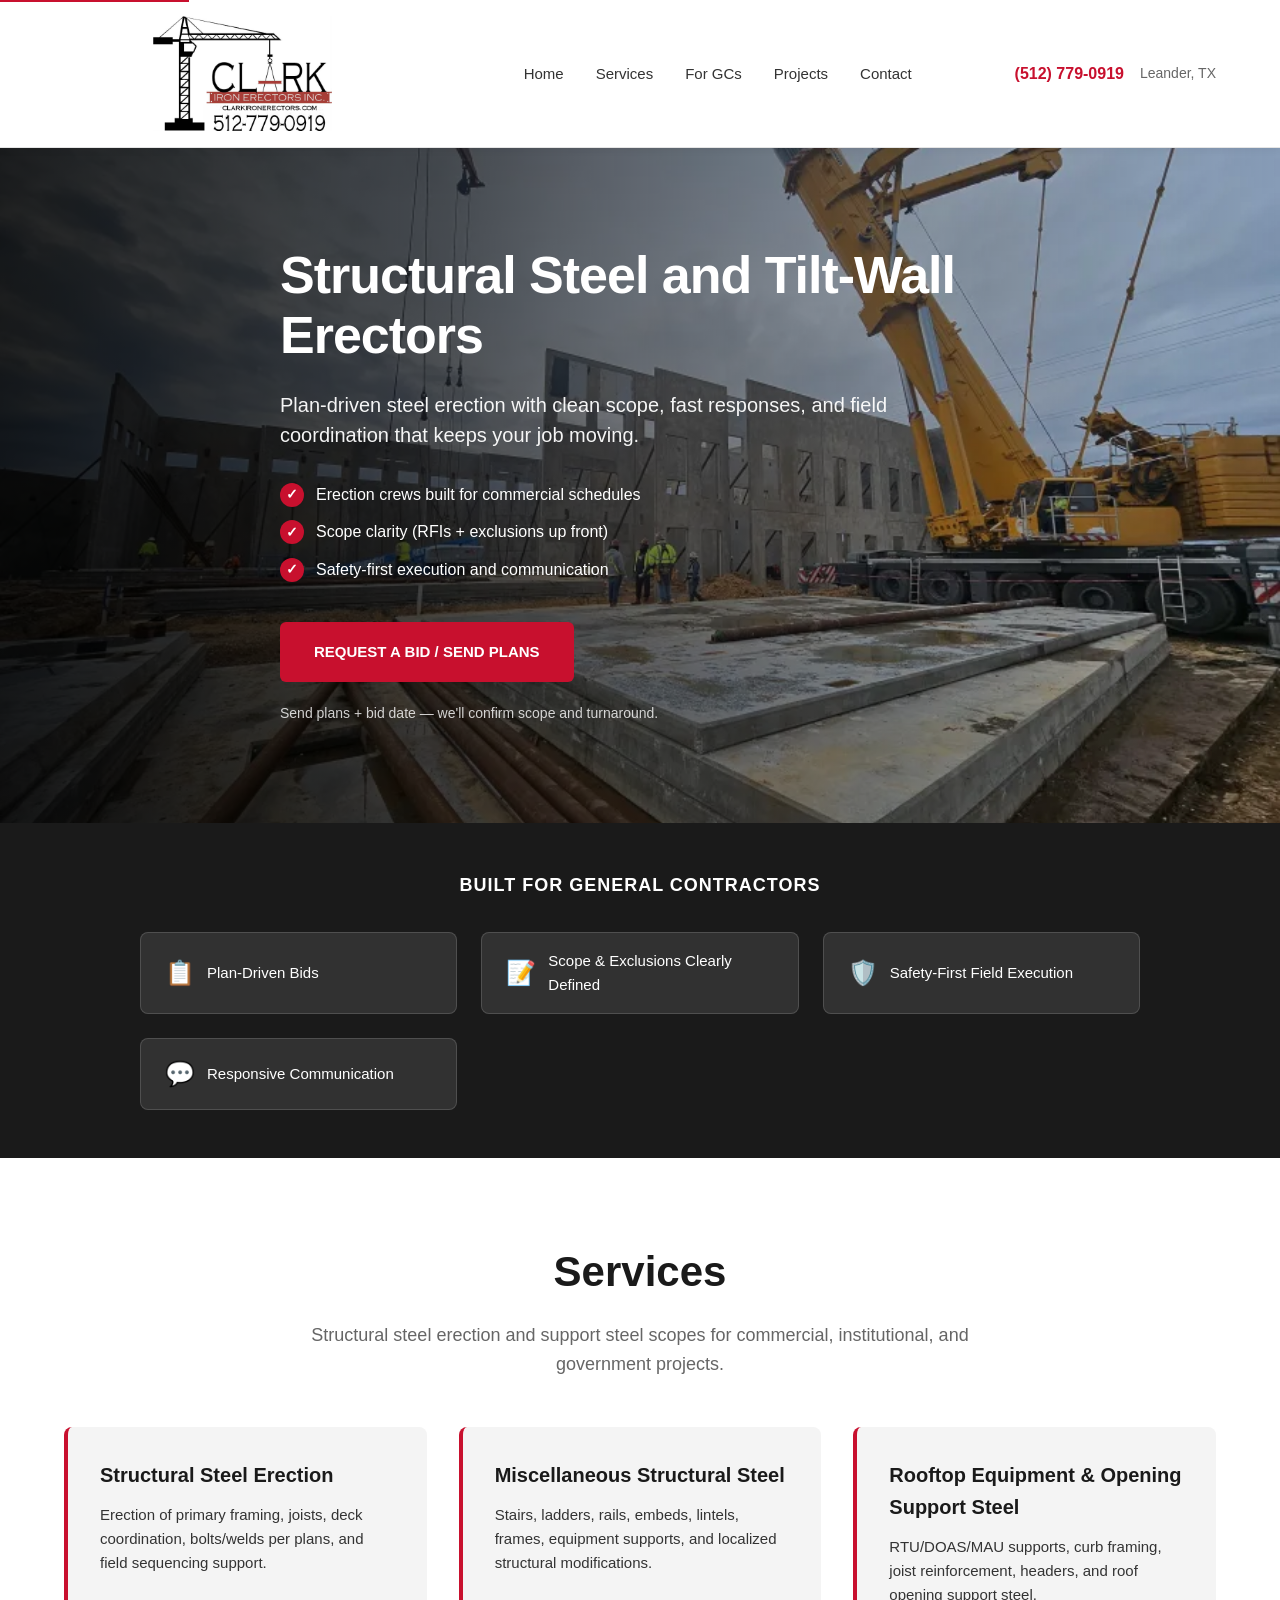
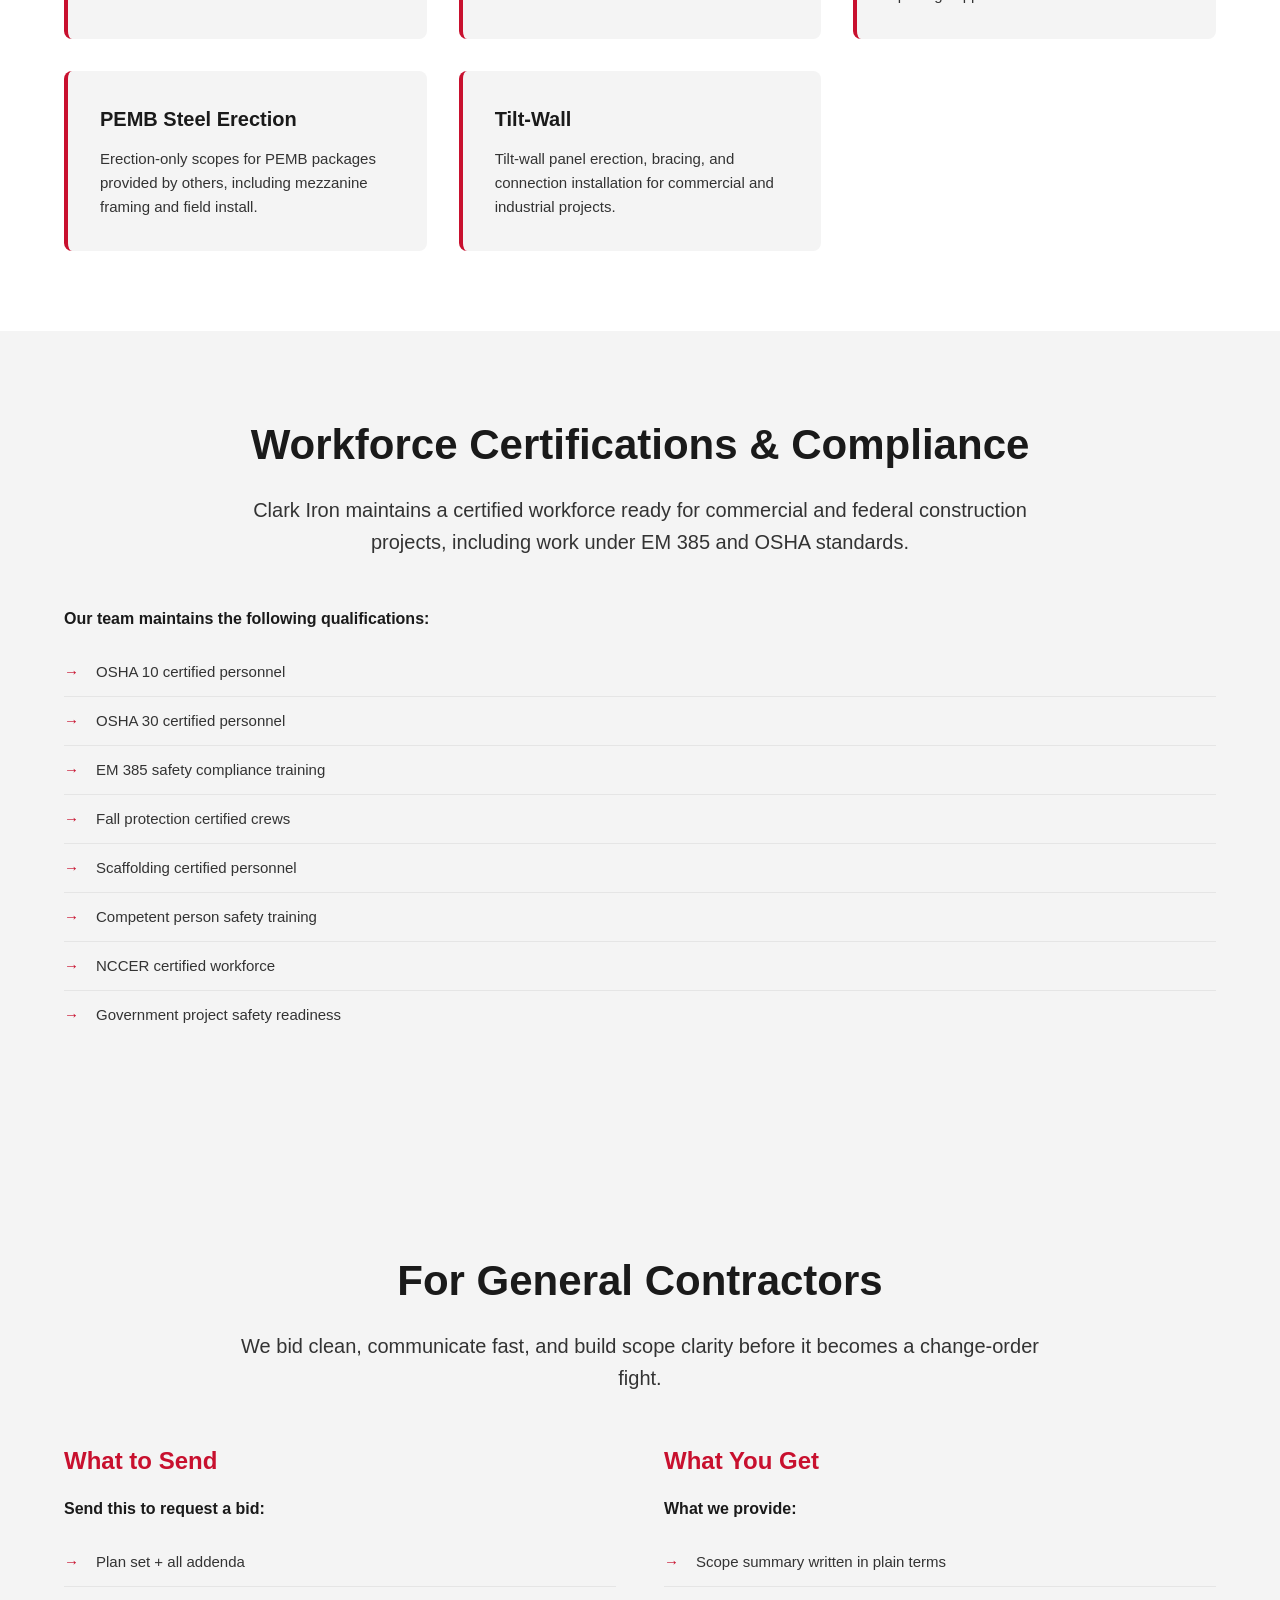
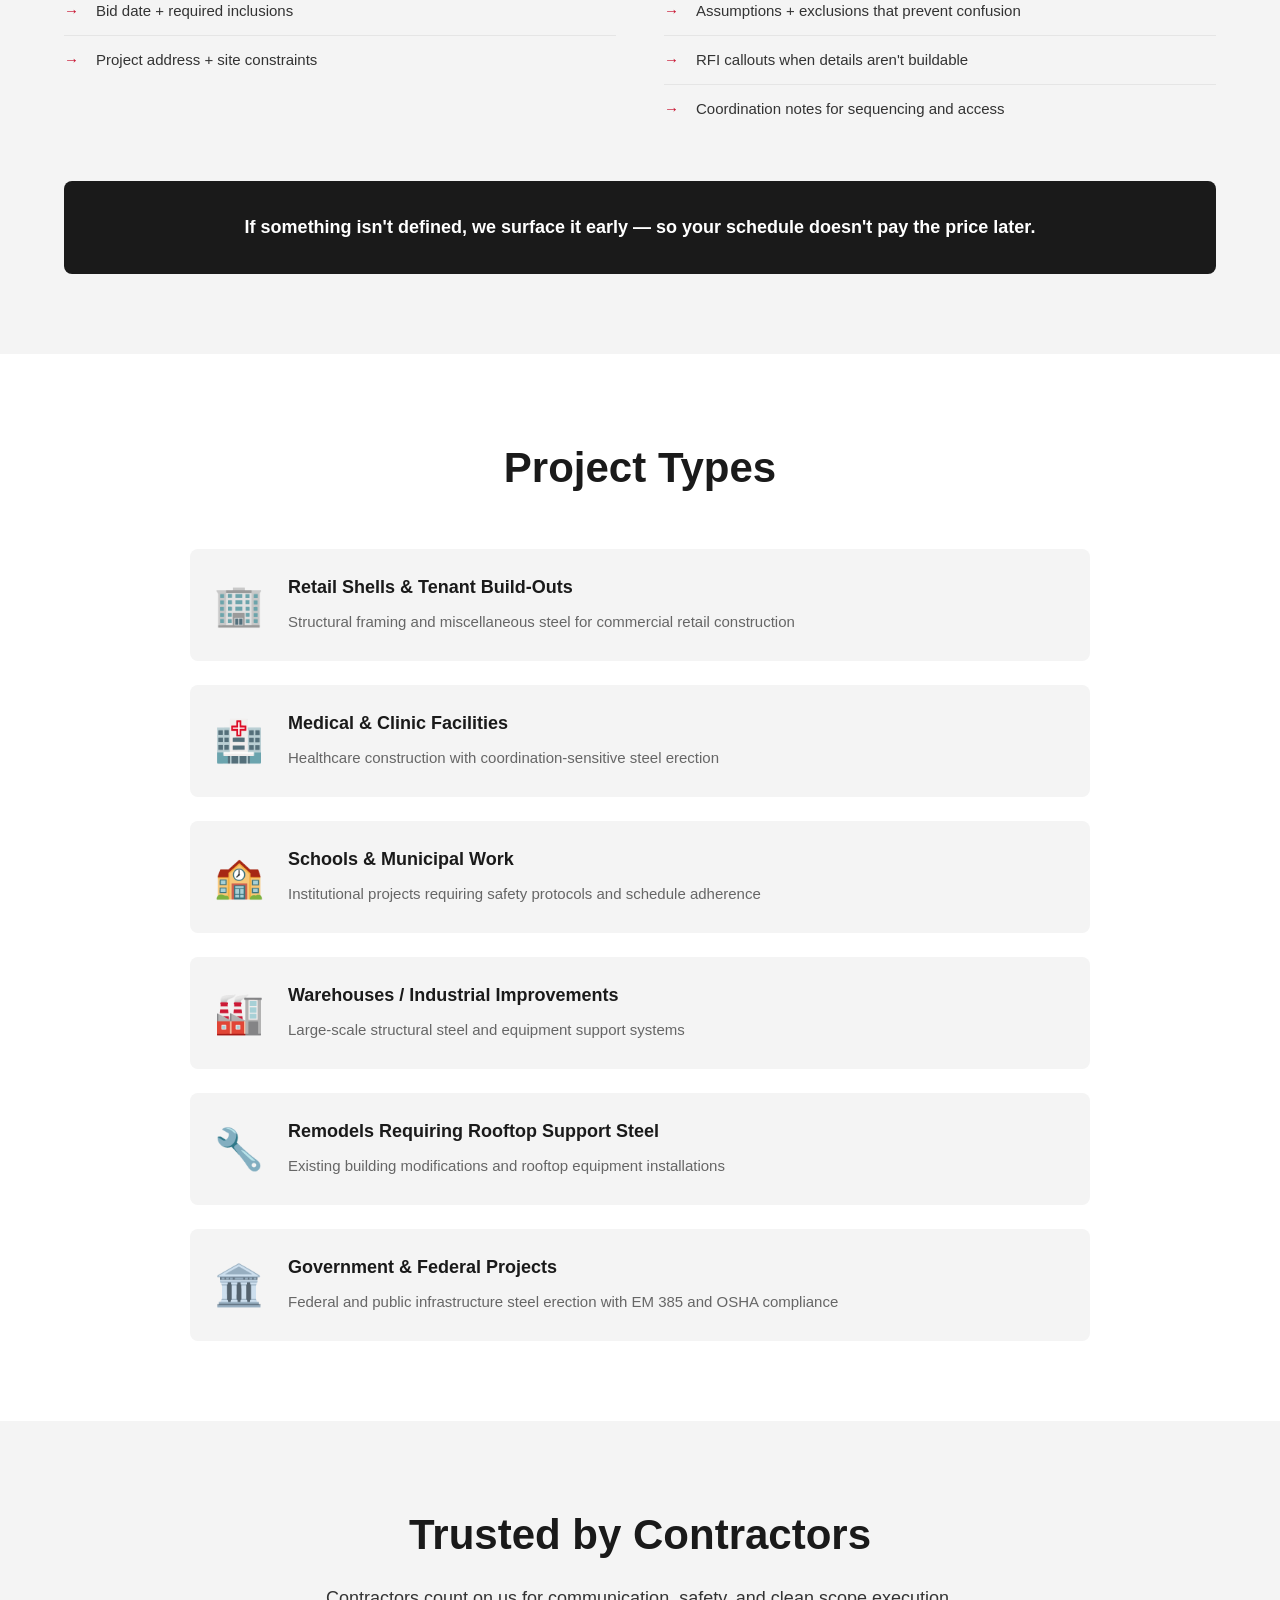
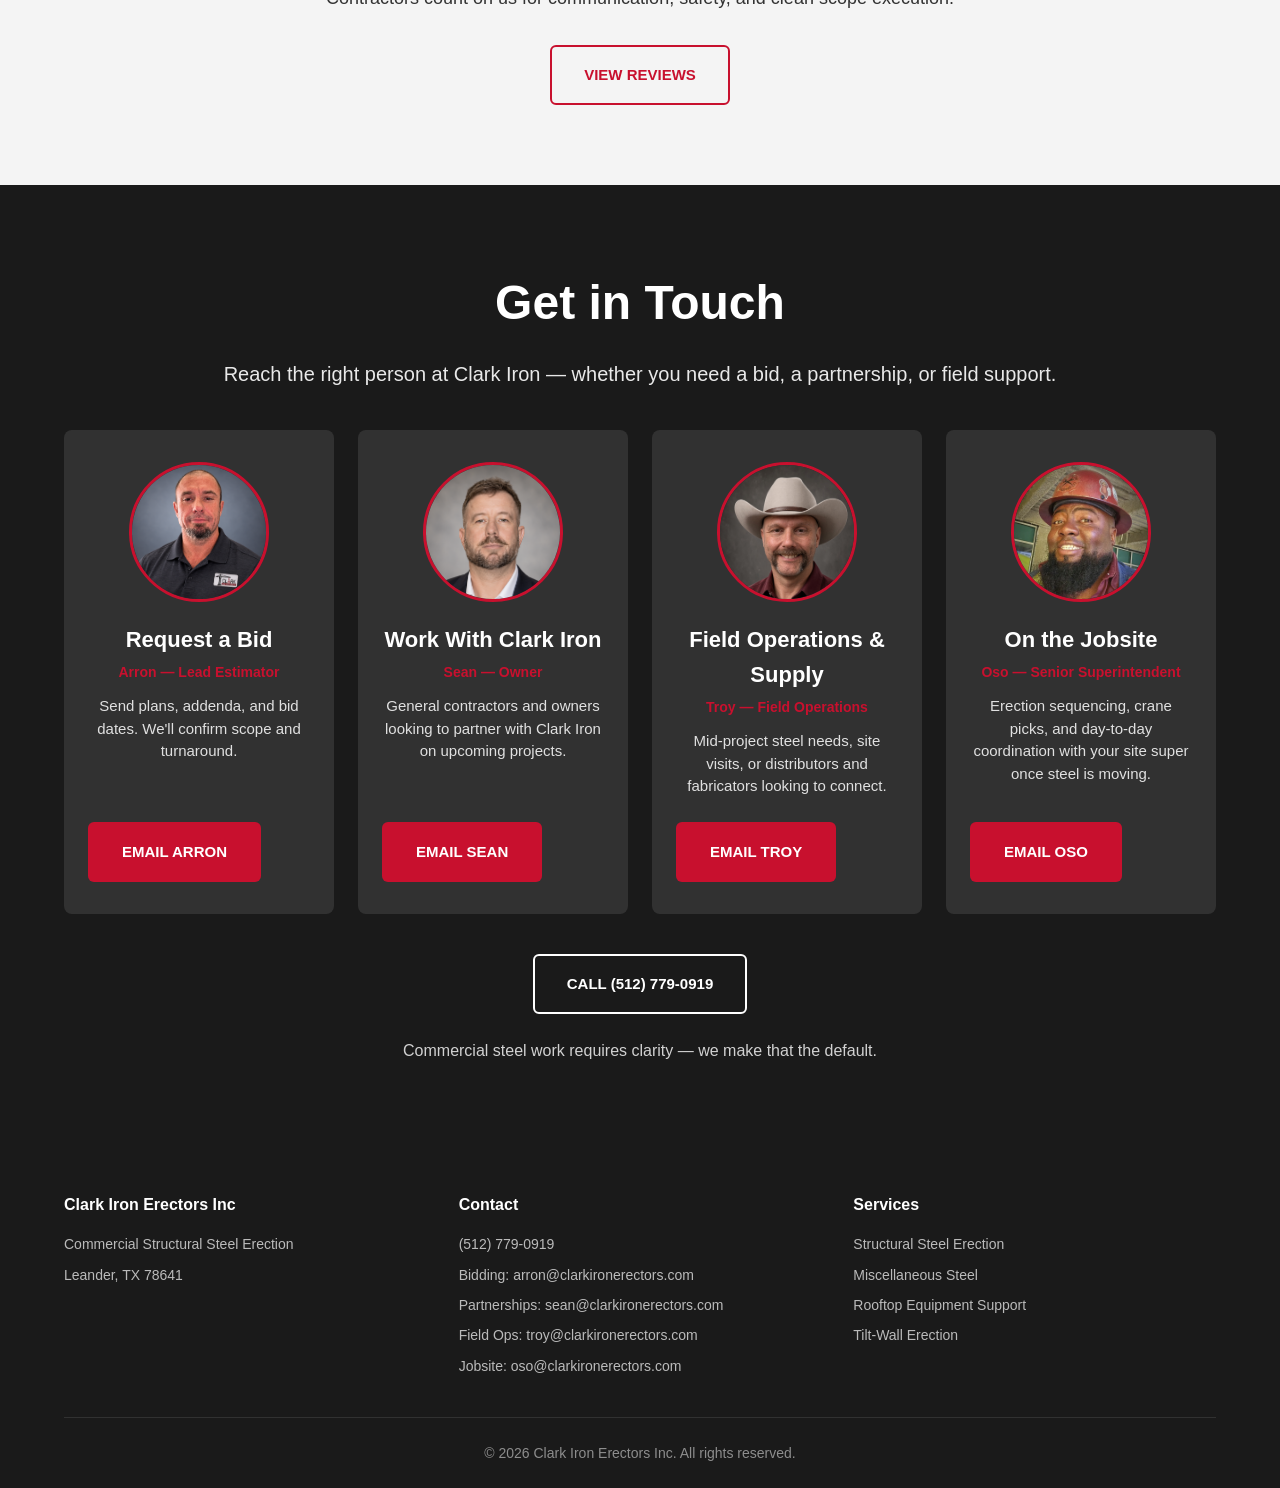
==== index.html @ 5e9057d3 "Add Oso's email to contact card and footer list Co-Authored-By: Claude Opus 5.5 <noreply@anthropic.c" ====
<!DOCTYPE html>
<html lang="en">
<head>
    <meta charset="UTF-8">
    <meta name="viewport" content="width=device-width, initial-scale=1.0">

    <!-- Primary Meta Tags -->
    <title>Clark Iron Erectors Inc | Commercial Structural Steel Erection</title>
    <meta name="title" content="Clark Iron Erectors Inc | Commercial Structural Steel Erection">
    <meta name="description" content="Commercial structural steel erection and miscellaneous steel for general contractors in Leander, TX. Plan-driven bids, scope clarity, and safety-first execution.">
    <meta name="keywords" content="structural steel erection, miscellaneous steel, commercial steel, steel erectors, Leander TX, Austin TX, tilt-wall erection, general contractors, PEMB erection, rooftop steel supports, structural steel contractor, government contractor, Army Corps of Engineers, commercial steel construction, federal construction contractor">
    <meta name="robots" content="index, follow">
    <meta name="language" content="English">
    <meta name="author" content="Clark Iron Erectors Inc">

    <!-- Open Graph / Facebook -->
    <meta property="og:type" content="website">
    <meta property="og:url" content="https://www.clarkironerectors.com/">
    <meta property="og:title" content="Clark Iron Erectors Inc | Commercial Structural Steel Erection">
    <meta property="og:description" content="Commercial structural steel erection and miscellaneous steel for general contractors in Leander, TX. Plan-driven bids, scope clarity, and safety-first execution.">
    <meta property="og:image" content="https://www.clarkironerectors.com/images/crane-precast-hero.webp">
    <meta property="og:locale" content="en_US">
    <meta property="og:site_name" content="Clark Iron Erectors Inc">

    <!-- Twitter -->
    <meta property="twitter:card" content="summary_large_image">
    <meta property="twitter:url" content="https://www.clarkironerectors.com/">
    <meta property="twitter:title" content="Clark Iron Erectors Inc | Commercial Structural Steel Erection">
    <meta property="twitter:description" content="Commercial structural steel erection and miscellaneous steel for general contractors in Leander, TX. Plan-driven bids, scope clarity, and safety-first execution.">
    <meta property="twitter:image" content="https://www.clarkironerectors.com/images/crane-precast-hero.webp">

    <!-- Favicon -->
    <link rel="icon" type="image/x-icon" href="/favicon.ico">
    <link rel="icon" type="image/png" sizes="32x32" href="/favicon-32x32.png">
    <link rel="icon" type="image/png" sizes="16x16" href="/favicon-16x16.png">
    <link rel="apple-touch-icon" sizes="180x180" href="/apple-touch-icon.png">

    <!-- Canonical URL -->
    <link rel="canonical" href="https://www.clarkironerectors.com/">

    <!-- Sitemap -->
    <link rel="sitemap" type="application/xml" title="Sitemap" href="/sitemap.xml">

    <link rel="stylesheet" href="css/styles.css">

    <!-- Structured Data / Schema.org -->
    <script type="application/ld+json">
    {
      "@context": "https://schema.org",
      "@type": "LocalBusiness",
      "@id": "https://www.clarkironerectors.com/#organization",
      "name": "Clark Iron Erectors Inc",
      "image": "https://www.clarkironerectors.com/images/crane-precast-hero.webp",
      "description": "Commercial structural steel erection and miscellaneous steel for general contractors in Leander, TX. Plan-driven bids, scope clarity, and safety-first execution.",
      "url": "https://www.clarkironerectors.com/",
      "telephone": "+15127790919",
      "email": "sean@clarkironerectors.com",
      "address": {
        "@type": "PostalAddress",
        "streetAddress": "",
        "addressLocality": "Leander",
        "addressRegion": "TX",
        "postalCode": "78641",
        "addressCountry": "US"
      },
      "geo": {
        "@type": "GeoCoordinates",
        "latitude": 30.505198,
        "longitude": -97.820503
      },
      "areaServed": {
        "@type": "GeoCircle",
        "geoMidpoint": {
          "@type": "GeoCoordinates",
          "latitude": 30.505198,
          "longitude": -97.820503
        },
        "geoRadius": "100000"
      },
      "priceRange": "$$",
      "openingHoursSpecification": [
        {
          "@type": "OpeningHoursSpecification",
          "dayOfWeek": [
            "Monday",
            "Tuesday",
            "Wednesday",
            "Thursday",
            "Friday"
          ],
          "opens": "07:00",
          "closes": "17:00"
        }
      ],
      "sameAs": [
        "https://www.google.com/search?q=clark+iron+erectors"
      ],
      "hasOfferCatalog": {
        "@type": "OfferCatalog",
        "name": "Steel Erection Services",
        "itemListElement": [
          {
            "@type": "Offer",
            "itemOffered": {
              "@type": "Service",
              "name": "Structural Steel Erection",
              "description": "Erection of primary framing, joists, deck coordination, bolts/welds per plans, and field sequencing support."
            }
          },
          {
            "@type": "Offer",
            "itemOffered": {
              "@type": "Service",
              "name": "Miscellaneous Structural Steel",
              "description": "Stairs, ladders, rails, embeds, lintels, frames, equipment supports, and localized structural modifications."
            }
          },
          {
            "@type": "Offer",
            "itemOffered": {
              "@type": "Service",
              "name": "Rooftop Equipment & Opening Support Steel",
              "description": "RTU/DOAS/MAU supports, curb framing, joist reinforcement, headers, and roof opening support steel."
            }
          },
          {
            "@type": "Offer",
            "itemOffered": {
              "@type": "Service",
              "name": "PEMB Steel Erection",
              "description": "Erection-only scopes for PEMB packages provided by others, including mezzanine framing and field install."
            }
          }
        ]
      }
    }
    </script>
</head>
<body>
    <!-- Skip to main content link for accessibility -->
    <a href="#main-content" class="skip-to-content">Skip to main content</a>

    <!-- HEADER / NAVIGATION -->
    <header class="site-header">
        <div class="container">
            <div class="header-content">
                <div class="logo">
                    <a href="#home">
                        <img src="images/logo_2.png" alt="Clark Iron Erectors Inc" class="logo-img">
                    </a>
                </div>
                <nav class="main-nav" aria-label="Primary navigation">
                    <ul>
                        <li><a href="#home">Home</a></li>
                        <li><a href="#services">Services</a></li>
                        <li><a href="#for-gcs">For GCs</a></li>
                        <li><a href="#projects">Projects</a></li>
                        <li><a href="#contact">Contact</a></li>
                    </ul>
                </nav>
                <div class="header-contact">
                    <a href="tel:5127790919" class="phone-link">(512) 779-0919</a>
                    <span class="location">Leander, TX</span>
                </div>
            </div>
        </div>
    </header>

    <!-- Main Content -->
    <main id="main-content">

    <!-- SECTION 1: HERO with crane/precast background -->
    <section id="home" class="hero" role="banner" aria-label="Hero section">
        <div class="hero-overlay"></div>
        <div class="container">
            <div class="hero-content">
                <h1>Structural Steel and Tilt-Wall Erectors</h1>
                <p class="hero-subheadline">Plan-driven steel erection with clean scope, fast responses, and field coordination that keeps your job moving.</p>

                <div class="hero-bullets">
                    <div class="bullet-item">
                        <span class="check-icon" aria-hidden="true">✓</span>
                        <span>Erection crews built for commercial schedules</span>
                    </div>
                    <div class="bullet-item">
                        <span class="check-icon" aria-hidden="true">✓</span>
                        <span>Scope clarity (RFIs + exclusions up front)</span>
                    </div>
                    <div class="bullet-item">
                        <span class="check-icon" aria-hidden="true">✓</span>
                        <span>Safety-first execution and communication</span>
                    </div>
                </div>

                <div class="hero-ctas">
                    <a href="#contact" class="btn btn-primary">REQUEST A BID / SEND PLANS</a>
                </div>

                <p class="hero-microline">Send plans + bid date — we'll confirm scope and turnaround.</p>
            </div>
        </div>
    </section>

    <!-- SECTION 2: GC TRUST STRIP -->
    <section class="trust-strip" aria-label="Key benefits for general contractors">
        <div class="container">
            <h2 class="trust-header">Built for General Contractors</h2>
            <div class="trust-chips">
                <div class="chip">
                    <span class="chip-icon" aria-hidden="true">📋</span>
                    <span class="chip-text">Plan-Driven Bids</span>
                </div>
                <div class="chip">
                    <span class="chip-icon" aria-hidden="true">📝</span>
                    <span class="chip-text">Scope & Exclusions Clearly Defined</span>
                </div>
                <div class="chip">
                    <span class="chip-icon" aria-hidden="true">🛡️</span>
                    <span class="chip-text">Safety-First Field Execution</span>
                </div>
                <div class="chip">
                    <span class="chip-icon" aria-hidden="true">💬</span>
                    <span class="chip-text">Responsive Communication</span>
                </div>
            </div>
        </div>
    </section>

    <!-- SECTION 3: SERVICES (Commercial buckets only) -->
    <section id="services" class="services">
        <div class="container">
            <h2>Services</h2>
            <p class="section-intro">Structural steel erection and support steel scopes for commercial, institutional, and government projects.</p>

            <div class="services-grid">
                <div class="service-card">
                    <h3>Structural Steel Erection</h3>
                    <p>Erection of primary framing, joists, deck coordination, bolts/welds per plans, and field sequencing support.</p>
                </div>

                <div class="service-card">
                    <h3>Miscellaneous Structural Steel</h3>
                    <p>Stairs, ladders, rails, embeds, lintels, frames, equipment supports, and localized structural modifications.</p>
                </div>

                <div class="service-card">
                    <h3>Rooftop Equipment & Opening Support Steel</h3>
                    <p>RTU/DOAS/MAU supports, curb framing, joist reinforcement, headers, and roof opening support steel.</p>
                </div>

                <div class="service-card">
                    <h3>PEMB Steel Erection</h3>
                    <p>Erection-only scopes for PEMB packages provided by others, including mezzanine framing and field install.</p>
                </div>

                <div class="service-card">
                    <h3>Tilt-Wall</h3>
                    <p>Tilt-wall panel erection, bracing, and connection installation for commercial and industrial projects.</p>
                </div>
            </div>
        </div>
    </section>

    <!-- SECTION 4: WORKFORCE CERTIFICATIONS -->
    <section id="workforce-certifications" class="for-gcs">
        <div class="container">
            <h2>Workforce Certifications &amp; Compliance</h2>
            <p class="gc-subhead">Clark Iron maintains a certified workforce ready for commercial and federal construction projects, including work under EM 385 and OSHA standards.</p>

            <div class="gc-content">
                <div class="gc-column">
                    <p class="column-header">Our team maintains the following qualifications:</p>
                    <ul class="gc-list" aria-label="Workforce certifications and compliance qualifications">
                        <li>OSHA 10 certified personnel</li>
                        <li>OSHA 30 certified personnel</li>
                        <li>EM 385 safety compliance training</li>
                        <li>Fall protection certified crews</li>
                        <li>Scaffolding certified personnel</li>
                        <li>Competent person safety training</li>
                        <li>NCCER certified workforce</li>
                        <li>Government project safety readiness</li>
                    </ul>
                </div>
            </div>
        </div>
    </section>

    <!-- SECTION 5: FOR GENERAL CONTRACTORS -->
    <section id="for-gcs" class="for-gcs">
        <div class="container">
            <h2>For General Contractors</h2>
            <p class="gc-subhead">We bid clean, communicate fast, and build scope clarity before it becomes a change-order fight.</p>

            <div class="gc-content">
                <div class="gc-column">
                    <h3>What to Send</h3>
                    <p class="column-header">Send this to request a bid:</p>
                    <ul class="gc-list">
                        <li>Plan set + all addenda</li>
                        <li>Bid date + required inclusions</li>
                        <li>Project address + site constraints</li>
                    </ul>
                </div>

                <div class="gc-column">
                    <h3>What You Get</h3>
                    <p class="column-header">What we provide:</p>
                    <ul class="gc-list">
                        <li>Scope summary written in plain terms</li>
                        <li>Assumptions + exclusions that prevent confusion</li>
                        <li>RFI callouts when details aren't buildable</li>
                        <li>Coordination notes for sequencing and access</li>
                    </ul>
                </div>
            </div>

            <div class="gc-closer">
                <p>If something isn't defined, we surface it early — so your schedule doesn't pay the price later.</p>
            </div>
        </div>
    </section>

    <!-- SECTION 6: PROJECT TYPES -->
    <section id="projects" class="project-types">
        <div class="container">
            <h2>Project Types</h2>

            <div class="project-list">
                <div class="project-item">
                    <div class="project-icon" aria-hidden="true">🏢</div>
                    <div class="project-info">
                        <h3>Retail Shells & Tenant Build-Outs</h3>
                        <p>Structural framing and miscellaneous steel for commercial retail construction</p>
                    </div>
                </div>

                <div class="project-item">
                    <div class="project-icon" aria-hidden="true">🏥</div>
                    <div class="project-info">
                        <h3>Medical & Clinic Facilities</h3>
                        <p>Healthcare construction with coordination-sensitive steel erection</p>
                    </div>
                </div>

                <div class="project-item">
                    <div class="project-icon" aria-hidden="true">🏫</div>
                    <div class="project-info">
                        <h3>Schools & Municipal Work</h3>
                        <p>Institutional projects requiring safety protocols and schedule adherence</p>
                    </div>
                </div>

                <div class="project-item">
                    <div class="project-icon" aria-hidden="true">🏭</div>
                    <div class="project-info">
                        <h3>Warehouses / Industrial Improvements</h3>
                        <p>Large-scale structural steel and equipment support systems</p>
                    </div>
                </div>

                <div class="project-item">
                    <div class="project-icon" aria-hidden="true">🔧</div>
                    <div class="project-info">
                        <h3>Remodels Requiring Rooftop Support Steel</h3>
                        <p>Existing building modifications and rooftop equipment installations</p>
                    </div>
                </div>

                <div class="project-item">
                    <div class="project-icon" aria-hidden="true">🏛️</div>
                    <div class="project-info">
                        <h3>Government &amp; Federal Projects</h3>
                        <p>Federal and public infrastructure steel erection with EM 385 and OSHA compliance</p>
                    </div>
                </div>
            </div>
        </div>
    </section>

    <!-- SECTION 7: CONTROLLED SOCIAL PROOF -->
    <section class="social-proof">
        <div class="container">
            <h2>Trusted by Contractors</h2>
            <p class="proof-intro">Contractors count on us for communication, safety, and clean scope execution.</p>

            <div class="proof-content">
                <a href="https://www.google.com/search?q=clark+iron+erectors" target="_blank" rel="noopener noreferrer" class="btn btn-outline">VIEW REVIEWS</a>
            </div>
        </div>
    </section>

    <!-- SECTION 8: FINAL CTA -->
    <section id="contact" class="final-cta">
        <div class="container">
            <h2>Get in Touch</h2>
            <p class="cta-copy">Reach the right person at Clark Iron — whether you need a bid, a partnership, or field support.</p>

            <div class="contact-cards">
                <div class="contact-card">
                    <img src="images/arron.png" alt="Arron — Lead Estimator" class="contact-headshot" width="140" height="140">
                    <h3>Request a Bid</h3>
                    <p class="contact-role">Arron — Lead Estimator</p>
                    <p class="contact-desc">Send plans, addenda, and bid dates. We'll confirm scope and turnaround.</p>
                    <a href="mailto:arron@clarkironerectors.com?subject=Bid%20Request" class="btn btn-primary">EMAIL ARRON</a>
                </div>

                <div class="contact-card">
                    <img src="images/sean.png" alt="Sean — Owner" class="contact-headshot" width="140" height="140">
                    <h3>Work With Clark Iron</h3>
                    <p class="contact-role">Sean — Owner</p>
                    <p class="contact-desc">General contractors and owners looking to partner with Clark Iron on upcoming projects.</p>
                    <a href="mailto:sean@clarkironerectors.com?subject=Partnership%20Inquiry" class="btn btn-primary">EMAIL SEAN</a>
                </div>

                <div class="contact-card">
                    <img src="images/troy.jpg" alt="Troy — Field Operations" class="contact-headshot" width="140" height="140">
                    <h3>Field Operations &amp; Supply</h3>
                    <p class="contact-role">Troy — Field Operations</p>
                    <p class="contact-desc">Mid-project steel needs, site visits, or distributors and fabricators looking to connect.</p>
                    <a href="mailto:troy@clarkironerectors.com?subject=Field%20Operations%20Inquiry" class="btn btn-primary">EMAIL TROY</a>
                </div>

                <div class="contact-card">
                    <img src="images/oso.webp" alt="Christopher &quot;Oso&quot; Mopkins — Senior Superintendent" class="contact-headshot" width="140" height="140" loading="lazy">
                    <h3>On the Jobsite</h3>
                    <p class="contact-role">Oso — Senior Superintendent</p>
                    <p class="contact-desc">Erection sequencing, crane picks, and day-to-day coordination with your site super once steel is moving.</p>
                    <a href="mailto:oso@clarkironerectors.com?subject=Jobsite%20Coordination" class="btn btn-primary">EMAIL OSO</a>
                </div>
            </div>

            <div class="cta-buttons">
                <a href="tel:5127790919" class="btn btn-secondary">CALL (512) 779-0919</a>
            </div>

            <p class="cta-reassurance">Commercial steel work requires clarity — we make that the default.</p>
        </div>
    </section>

    </main>
    <!-- End Main Content -->

    <!-- FOOTER -->
    <footer class="site-footer">
        <div class="container">
            <div class="footer-content">
                <div class="footer-col">
                    <h4>Clark Iron Erectors Inc</h4>
                    <p>Commercial Structural Steel Erection</p>
                    <p>Leander, TX 78641</p>
                </div>

                <div class="footer-col">
                    <h4>Contact</h4>
                    <p><a href="tel:5127790919">(512) 779-0919</a></p>
                    <p>Bidding: <a href="mailto:arron@clarkironerectors.com">arron@clarkironerectors.com</a></p>
                    <p>Partnerships: <a href="mailto:sean@clarkironerectors.com">sean@clarkironerectors.com</a></p>
                    <p>Field Ops: <a href="mailto:troy@clarkironerectors.com">troy@clarkironerectors.com</a></p>
                    <p>Jobsite: <a href="mailto:oso@clarkironerectors.com">oso@clarkironerectors.com</a></p>
                </div>

                <div class="footer-col">
                    <h4>Services</h4>
                    <p>Structural Steel Erection</p>
                    <p>Miscellaneous Steel</p>
                    <p>Rooftop Equipment Support</p>
                    <p>Tilt-Wall Erection</p>
                </div>
            </div>

            <div class="footer-bottom">
                <p>&copy; 2026 Clark Iron Erectors Inc. All rights reserved.</p>
            </div>
        </div>
    </footer>

    <script src="js/main.js"></script>
</body>
</html>
---- css/styles.css ----
/* ========================================
   CLARK IRON ERECTORS - COMMERCIAL HOMEPAGE
   GC-First Positioning | Hero Background Treatment
   ======================================== */

/* === RESET & BASE === */
* {
    margin: 0;
    padding: 0;
    box-sizing: border-box;
}

:root {
    /* Brand Colors */
    --primary-color: #c8102e;
    --primary-dark: #9a0c23;
    --secondary-color: #1a1a1a;
    --accent-color: #f5a623;

    /* Neutrals */
    --white: #ffffff;
    --light-gray: #f4f4f4;
    --medium-gray: #666666;
    --dark-gray: #333333;
    --black: #1a1a1a;

    /* Spacing */
    --container-max: 1200px;
    --section-padding: 80px 0;
    --mobile-padding: 40px 0;
}

body {
    font-family: -apple-system, BlinkMacSystemFont, 'Segoe UI', Roboto, 'Helvetica Neue', Arial, sans-serif;
    line-height: 1.6;
    color: var(--dark-gray);
    background: var(--white);
}

/* === SKIP TO CONTENT (Accessibility) === */
.skip-to-content {
    position: absolute;
    top: -40px;
    left: 0;
    background: var(--primary-color);
    color: var(--white);
    padding: 8px 16px;
    text-decoration: none;
    font-weight: 600;
    z-index: 1000;
    transition: top 0.3s;
}

.skip-to-content:focus {
    top: 0;
}

.container {
    max-width: var(--container-max);
    margin: 0 auto;
    padding: 0 24px;
}

/* === HEADER === */
.site-header {
    background: var(--white);
    border-bottom: 1px solid #e5e5e5;
    padding: 16px 0;
    position: sticky;
    top: 0;
    z-index: 100;
    box-shadow: 0 2px 8px rgba(0,0,0,0.05);
}

.header-content {
    display: flex;
    justify-content: space-between;
    align-items: center;
    gap: 32px;
}

.logo-text {
    font-size: 20px;
    font-weight: 700;
    color: var(--secondary-color);
    letter-spacing: -0.5px;
}

.logo {
    flex-shrink: 0;
}

.logo a {
    display: block;
}

.logo-img {
    height: 115px;
    max-height: 115px;
    width: auto;
    max-width: 400px;
    display: block;
    object-fit: contain;
}

.main-nav ul {
    display: flex;
    list-style: none;
    gap: 32px;
}

.main-nav a {
    text-decoration: none;
    color: var(--dark-gray);
    font-weight: 500;
    font-size: 15px;
    transition: color 0.2s;
}

.main-nav a:hover {
    color: var(--primary-color);
}

.main-nav a:focus {
    outline: 2px solid var(--primary-color);
    outline-offset: 4px;
    border-radius: 2px;
}

.header-contact {
    display: flex;
    align-items: center;
    gap: 16px;
}

.phone-link {
    font-weight: 600;
    color: var(--primary-color);
    text-decoration: none;
    font-size: 16px;
}

.phone-link:focus {
    outline: 2px solid var(--primary-color);
    outline-offset: 4px;
    border-radius: 2px;
}

.location {
    color: var(--medium-gray);
    font-size: 14px;
}

/* === SECTION 1: HERO === */
/* CRITICAL: This is where the crane/precast background image goes */
.hero {
    position: relative;
    min-height: 75vh;
    display: flex;
    align-items: center;
    background-image: url('../images/crane-precast-hero.webp');
    background-size: cover;
    background-position: center;
    background-repeat: no-repeat;
    background-attachment : scroll;
}

/* Dark gradient overlay for text legibility (left-weighted) */
.hero::before {
    content: '';
    position: absolute;
    top: 0;
    left: 0;
    right: 0;
    bottom: 0;
    background: linear-gradient(
        90deg,
        rgba(0, 0, 0, 0.85) 0%,
        rgba(0, 0, 0, 0.65) 35%,
        rgba(0, 0, 0, 0.35) 65%,
        rgba(0, 0, 0, 0.15) 85%,
        rgba(0, 0, 0, 0) 100%
    );
    z-index: 1;
}

.hero .container {
    position: relative;
    z-index: 2;
}

.hero-content {
    max-width: 720px;
    padding: 64px 0;
}

.hero h1 {
    font-size: 52px;
    font-weight: 800;
    color: var(--white);
    line-height: 1.15;
    margin-bottom: 24px;
    letter-spacing: -1px;
}

.hero-subheadline {
    font-size: 20px;
    color: var(--white);
    line-height: 1.5;
    margin-bottom: 32px;
    opacity: 0.95;
}

.hero-bullets {
    display: flex;
    flex-direction: column;
    gap: 12px;
    margin-bottom: 40px;
}

.bullet-item {
    display: flex;
    align-items: center;
    gap: 12px;
    color: var(--white);
    font-size: 16px;
}

.check-icon {
    background: var(--primary-color);
    color: var(--white);
    width: 24px;
    height: 24px;
    border-radius: 50%;
    display: flex;
    align-items: center;
    justify-content: center;
    flex-shrink: 0;
    font-weight: 700;
    font-size: 14px;
}

.hero-ctas {
    display: flex;
    gap: 16px;
    margin-bottom: 20px;
    flex-wrap: wrap;
}

.hero-microline {
    font-size: 14px;
    color: var(--white);
    opacity: 0.8;
}

/* === BUTTONS === */
.btn {
    display: inline-block;
    padding: 16px 32px;
    font-size: 15px;
    font-weight: 600;
    text-decoration: none;
    border-radius: 6px;
    transition: all 0.3s;
    text-align: center;
    border: 2px solid transparent;
    cursor: pointer;
}

.btn-primary {
    background: var(--primary-color);
    color: var(--white);
}

.btn-primary:hover {
    background: var(--primary-dark);
    transform: translateY(-2px);
    box-shadow: 0 8px 16px rgba(200, 16, 46, 0.3);
}

.btn-primary:focus {
    outline: 3px solid var(--accent-color);
    outline-offset: 3px;
}

.btn-secondary {
    background: transparent;
    color: var(--white);
    border: 2px solid var(--white);
}

.btn-secondary:hover {
    background: var(--white);
    color: var(--secondary-color);
}

.btn-secondary:focus {
    outline: 3px solid var(--accent-color);
    outline-offset: 3px;
}

.btn-outline {
    background: transparent;
    color: var(--primary-color);
    border: 2px solid var(--primary-color);
}

.btn-outline:hover {
    background: var(--primary-color);
    color: var(--white);
}

.btn-outline:focus {
    outline: 3px solid var(--primary-color);
    outline-offset: 3px;
}

/* === SECTION 2: TRUST STRIP === */
.trust-strip {
    background: var(--secondary-color);
    padding: 48px 0;
}

.trust-header {
    text-align: center;
    color: var(--white);
    font-size: 18px;
    font-weight: 600;
    margin-bottom: 32px;
    text-transform: uppercase;
    letter-spacing: 1px;
}

.trust-chips {
    display: grid;
    grid-template-columns: repeat(auto-fit, minmax(250px, 1fr));
    gap: 24px;
    max-width: 1000px;
    margin: 0 auto;
}

.chip {
    display: flex;
    align-items: center;
    gap: 12px;
    padding: 16px 24px;
    background: rgba(255, 255, 255, 0.1);
    border-radius: 8px;
    border: 1px solid rgba(255, 255, 255, 0.15);
}

.chip-icon {
    font-size: 24px;
    flex-shrink: 0;
}

.chip-text {
    color: var(--white);
    font-weight: 500;
    font-size: 15px;
}

/* === SECTION 3: SERVICES === */
.services {
    padding: var(--section-padding);
    background: var(--white);
}

.services h2 {
    font-size: 42px;
    font-weight: 700;
    color: var(--secondary-color);
    margin-bottom: 16px;
    text-align: center;
}

.section-intro {
    text-align: center;
    font-size: 18px;
    color: var(--medium-gray);
    max-width: 700px;
    margin: 0 auto 48px;
}

.services-grid {
    display: grid;
    grid-template-columns: repeat(auto-fit, minmax(280px, 1fr));
    gap: 32px;
}

.service-card {
    padding: 32px;
    background: var(--light-gray);
    border-radius: 8px;
    border-left: 4px solid var(--primary-color);
    transition: all 0.3s;
}

.service-card:hover {
    transform: translateY(-4px);
    box-shadow: 0 12px 24px rgba(0, 0, 0, 0.1);
}

.service-card h3 {
    font-size: 20px;
    font-weight: 700;
    color: var(--secondary-color);
    margin-bottom: 12px;
}

.service-card p {
    font-size: 15px;
    color: var(--dark-gray);
    line-height: 1.6;
}

/* === SECTION 4: FOR GENERAL CONTRACTORS === */
.for-gcs {
    padding: var(--section-padding);
    background: var(--light-gray);
}

.for-gcs h2 {
    font-size: 42px;
    font-weight: 700;
    color: var(--secondary-color);
    margin-bottom: 16px;
    text-align: center;
}

.gc-subhead {
    text-align: center;
    font-size: 20px;
    color: var(--dark-gray);
    max-width: 800px;
    margin: 0 auto 48px;
    font-weight: 500;
}

.gc-content {
    display: grid;
    grid-template-columns: repeat(auto-fit, minmax(300px, 1fr));
    gap: 48px;
    margin-bottom: 48px;
}

.gc-column h3 {
    font-size: 24px;
    font-weight: 700;
    color: var(--primary-color);
    margin-bottom: 16px;
}

.column-header {
    font-size: 16px;
    font-weight: 600;
    color: var(--secondary-color);
    margin-bottom: 16px;
}

.gc-list {
    list-style: none;
    padding: 0;
}

.gc-list li {
    padding: 12px 0;
    padding-left: 32px;
    position: relative;
    font-size: 15px;
    color: var(--dark-gray);
    border-bottom: 1px solid #e5e5e5;
}

.gc-list li:last-child {
    border-bottom: none;
}

.gc-list li::before {
    content: '→';
    position: absolute;
    left: 0;
    color: var(--primary-color);
    font-weight: 700;
}

.gc-closer {
    background: var(--secondary-color);
    color: var(--white);
    padding: 32px;
    border-radius: 8px;
    text-align: center;
}

.gc-closer p {
    font-size: 18px;
    font-weight: 600;
    margin: 0;
}

/* === SECTION 5: PROJECT TYPES === */
.project-types {
    padding: var(--section-padding);
    background: var(--white);
}

.project-types h2 {
    font-size: 42px;
    font-weight: 700;
    color: var(--secondary-color);
    margin-bottom: 48px;
    text-align: center;
}

.project-list {
    display: flex;
    flex-direction: column;
    gap: 24px;
    max-width: 900px;
    margin: 0 auto;
}

.project-item {
    display: flex;
    align-items: flex-start;
    gap: 24px;
    padding: 24px;
    background: var(--light-gray);
    border-radius: 8px;
    transition: all 0.3s;
}

.project-item:hover {
    background: var(--white);
    box-shadow: 0 4px 16px rgba(0, 0, 0, 0.1);
}

.project-icon {
    font-size: 40px;
    flex-shrink: 0;
}

.project-info h3 {
    font-size: 18px;
    font-weight: 700;
    color: var(--secondary-color);
    margin-bottom: 8px;
}

.project-info p {
    font-size: 15px;
    color: var(--medium-gray);
}

/* === SECTION 6: SOCIAL PROOF === */
.social-proof {
    padding: var(--section-padding);
    background: var(--light-gray);
    text-align: center;
}

.social-proof h2 {
    font-size: 42px;
    font-weight: 700;
    color: var(--secondary-color);
    margin-bottom: 16px;
}

.proof-intro {
    font-size: 18px;
    color: var(--dark-gray);
    margin-bottom: 32px;
}

/* === SECTION 7: FINAL CTA === */
.final-cta {
    padding: 80px 0;
    background: var(--secondary-color);
    text-align: center;
}

.final-cta h2 {
    font-size: 48px;
    font-weight: 700;
    color: var(--white);
    margin-bottom: 16px;
}

.cta-copy {
    font-size: 20px;
    color: var(--white);
    margin-bottom: 40px;
    opacity: 0.9;
}

.contact-cards {
    display: grid;
    grid-template-columns: repeat(4, 1fr);
    gap: 24px;
    margin-bottom: 40px;
    text-align: left;
}

/* 4 cards: 4 across on desktop, 2x2 on tablet, stacked on phones */
@media (max-width: 1100px) {
    .contact-cards {
        grid-template-columns: repeat(2, 1fr);
    }
}

@media (max-width: 600px) {
    .contact-cards {
        grid-template-columns: 1fr;
    }
}

.contact-card {
    background: rgba(255, 255, 255, 0.1);
    border-radius: 8px;
    padding: 32px 24px;
    display: flex;
    flex-direction: column;
    align-items: center;
    text-align: center;
}

.contact-headshot {
    width: 140px;
    height: 140px;
    border-radius: 50%;
    object-fit: cover;
    object-position: top;
    margin-bottom: 20px;
    border: 3px solid var(--primary-color);
}

.contact-card h3 {
    font-size: 22px;
    font-weight: 700;
    color: var(--white);
    margin-bottom: 4px;
}

.contact-role {
    font-size: 14px;
    color: var(--primary-color);
    font-weight: 600;
    margin-bottom: 12px;
}

.contact-desc {
    font-size: 15px;
    color: rgba(255, 255, 255, 0.85);
    margin-bottom: 24px;
    flex-grow: 1;
    line-height: 1.5;
}

.contact-card .btn {
    align-self: flex-start;
}

.cta-buttons {
    display: flex;
    justify-content: center;
    gap: 16px;
    margin-bottom: 24px;
    flex-wrap: wrap;
}

.cta-reassurance {
    font-size: 16px;
    color: var(--white);
    opacity: 0.8;
}

/* === FOOTER === */
.site-footer {
    background: var(--black);
    color: var(--white);
    padding: 48px 0 24px;
}

.footer-content {
    display: grid;
    grid-template-columns: repeat(auto-fit, minmax(250px, 1fr));
    gap: 32px;
    margin-bottom: 32px;
}

.footer-col h4 {
    font-size: 16px;
    font-weight: 700;
    margin-bottom: 16px;
    color: var(--white);
}

.footer-col p {
    font-size: 14px;
    color: rgba(255, 255, 255, 0.7);
    margin-bottom: 8px;
}

.footer-col a {
    color: rgba(255, 255, 255, 0.7);
    text-decoration: none;
    transition: color 0.2s;
}

.footer-col a:hover {
    color: var(--primary-color);
}

.footer-bottom {
    text-align: center;
    padding-top: 24px;
    border-top: 1px solid rgba(255, 255, 255, 0.1);
}

.footer-bottom p {
    font-size: 14px;
    color: rgba(255, 255, 255, 0.5);
}

/* === RESPONSIVE === */
@media (max-width: 768px) {
    .header-content {
        flex-direction: column;
        gap: 16px;
    }

    .main-nav ul {
        flex-wrap: wrap;
        justify-content: center;
        gap: 16px;
    }

    .hero {
        min-height: 60vh;
        background-attachment: scroll;
    }

    .hero h1 {
        font-size: 36px;
    }

    .hero-subheadline {
        font-size: 18px;
    }

    .hero-ctas {
        flex-direction: column;
    }

    .btn {
        width: 100%;
    }

    .services h2,
    .for-gcs h2,
    .project-types h2,
    .social-proof h2 {
        font-size: 32px;
    }

    .final-cta h2 {
        font-size: 36px;
    }

    .gc-content {
        grid-template-columns: 1fr;
        gap: 32px;
    }

    .trust-chips {
        grid-template-columns: 1fr;
    }

    .project-item {
        flex-direction: column;
    }

    .cta-buttons {
        flex-direction: column;
    }
}
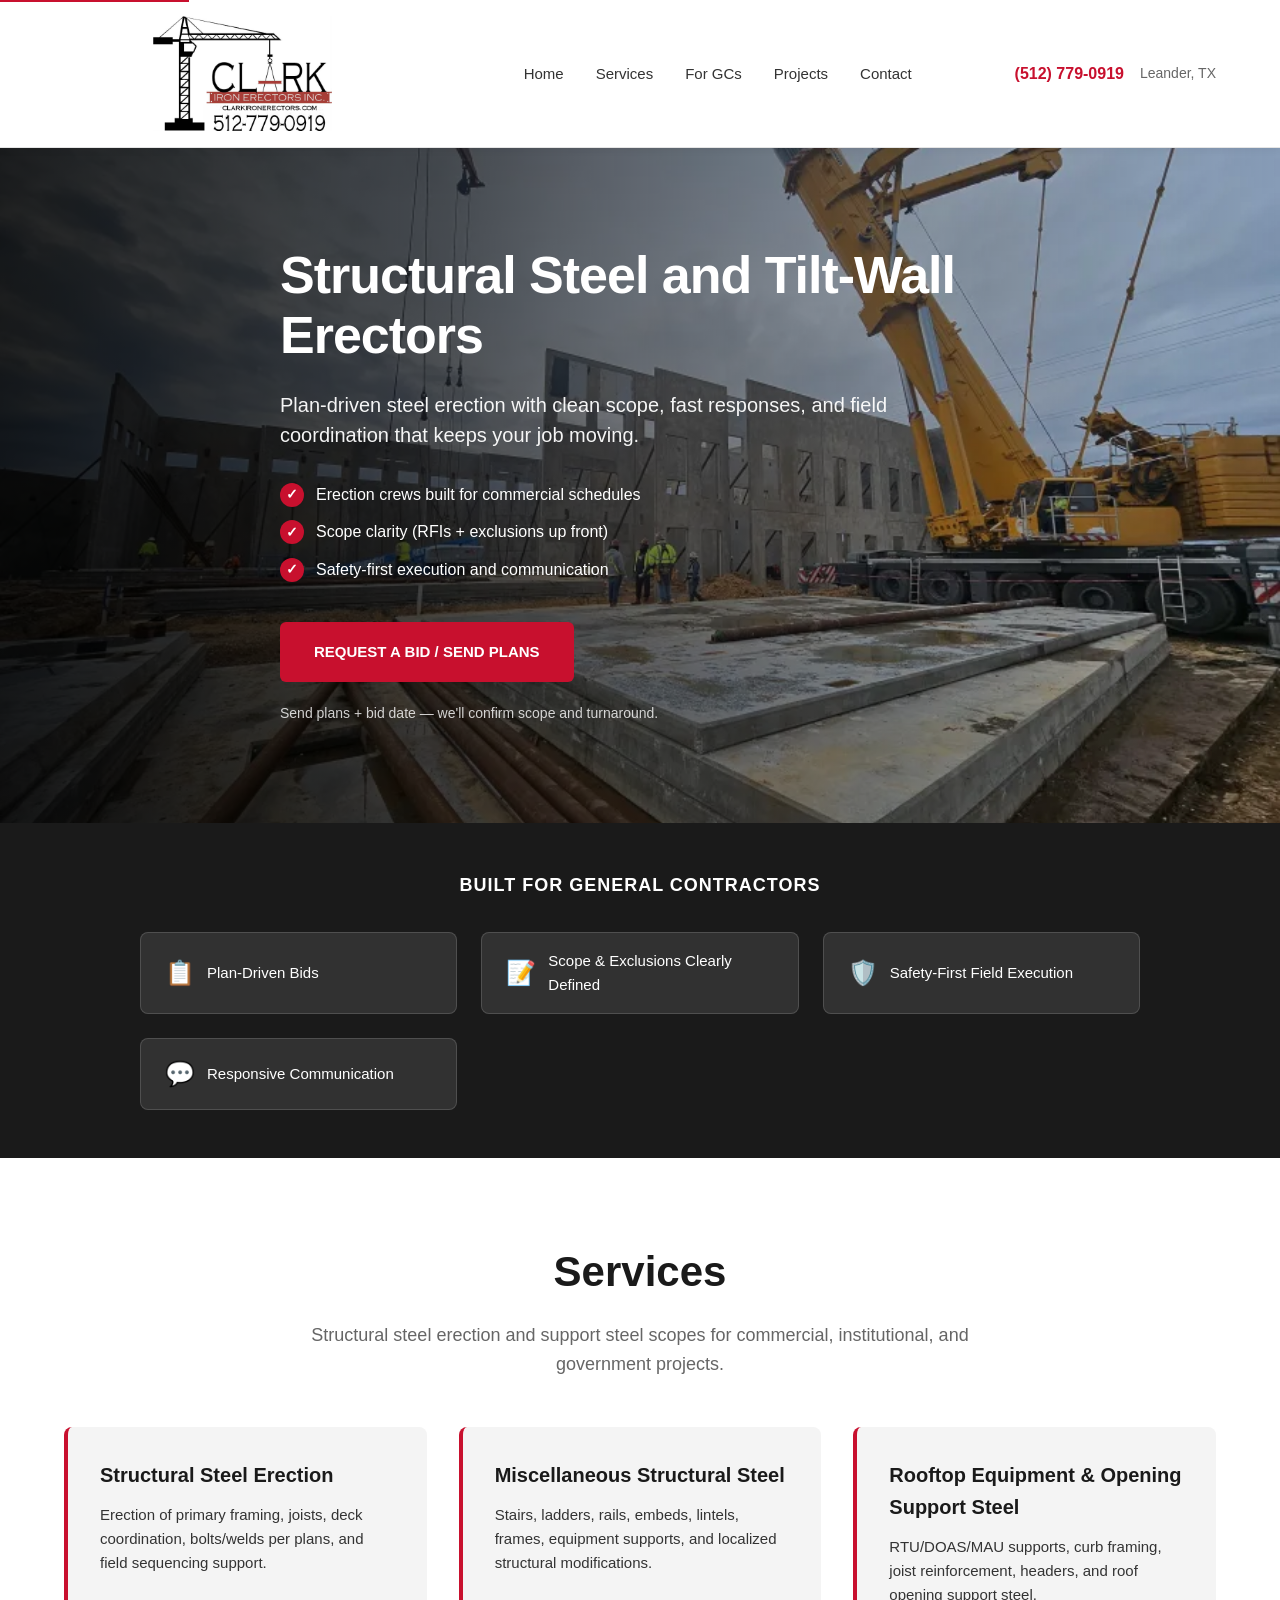
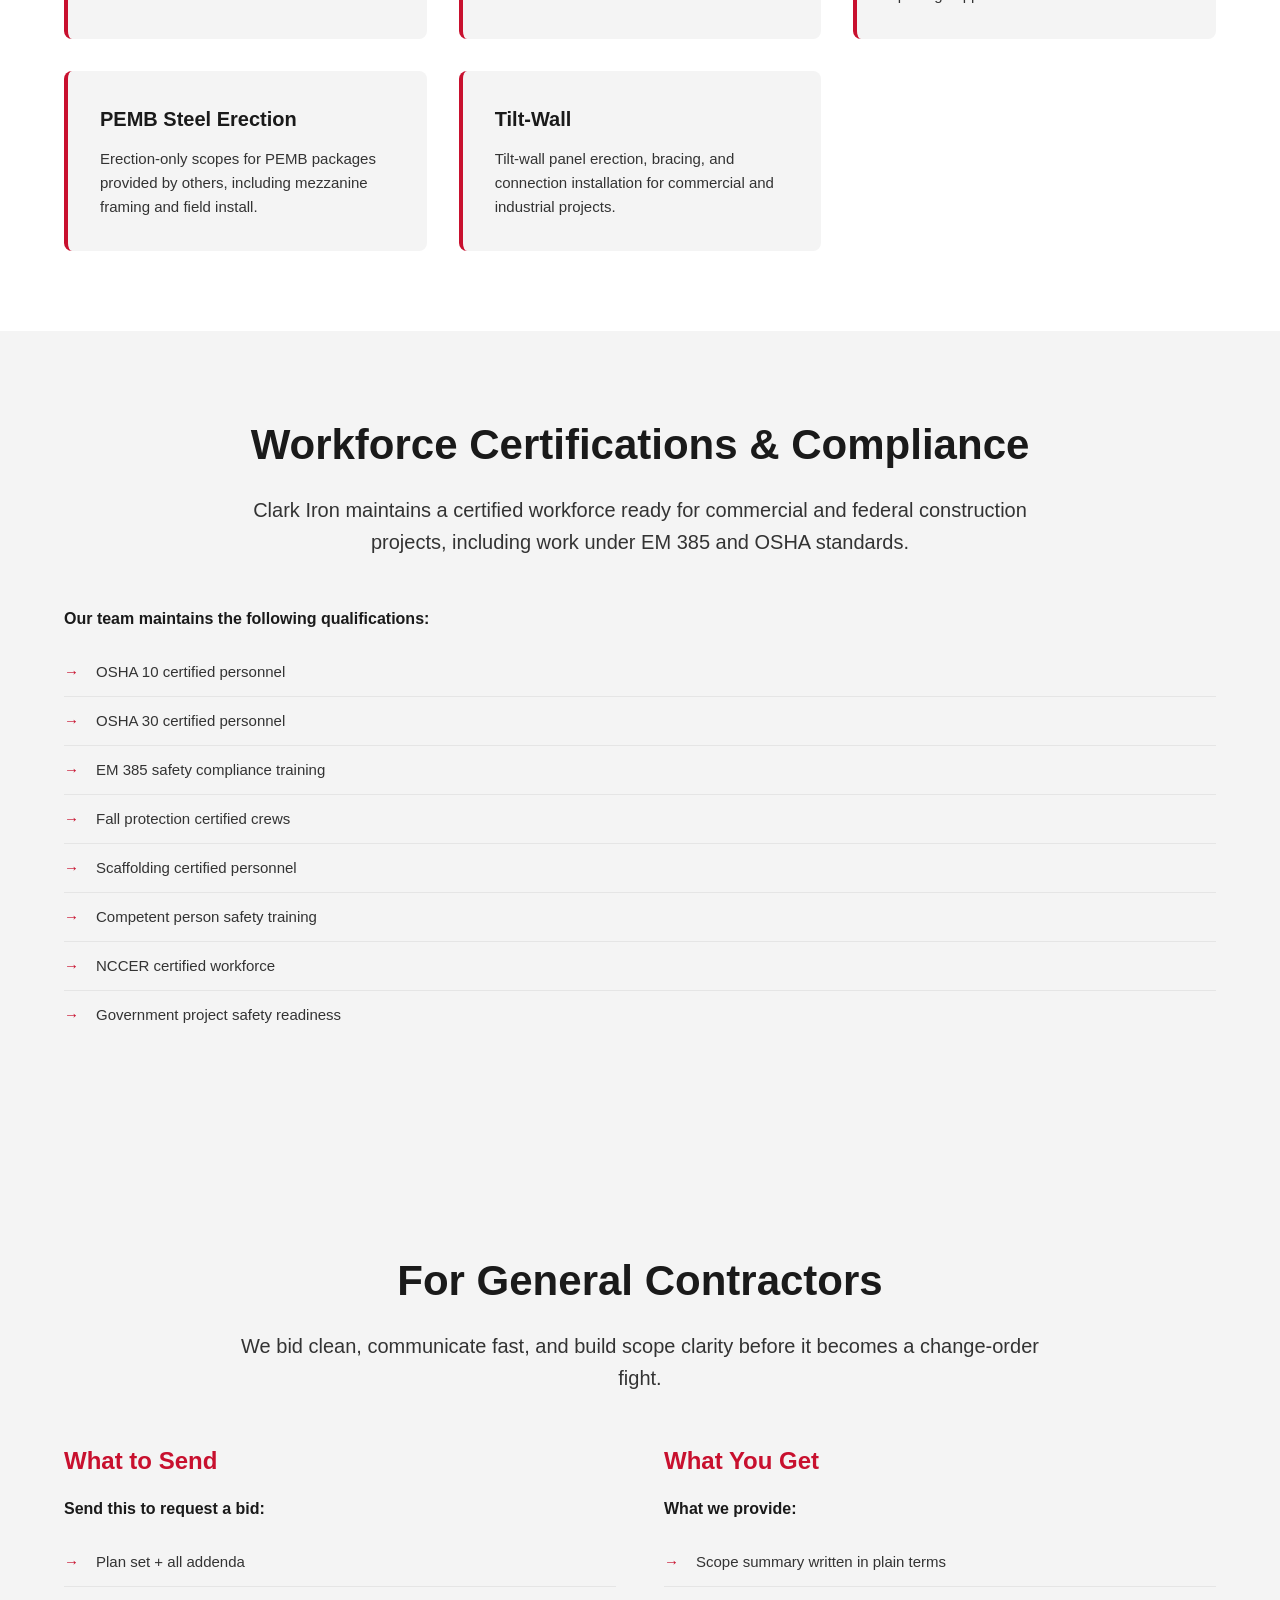
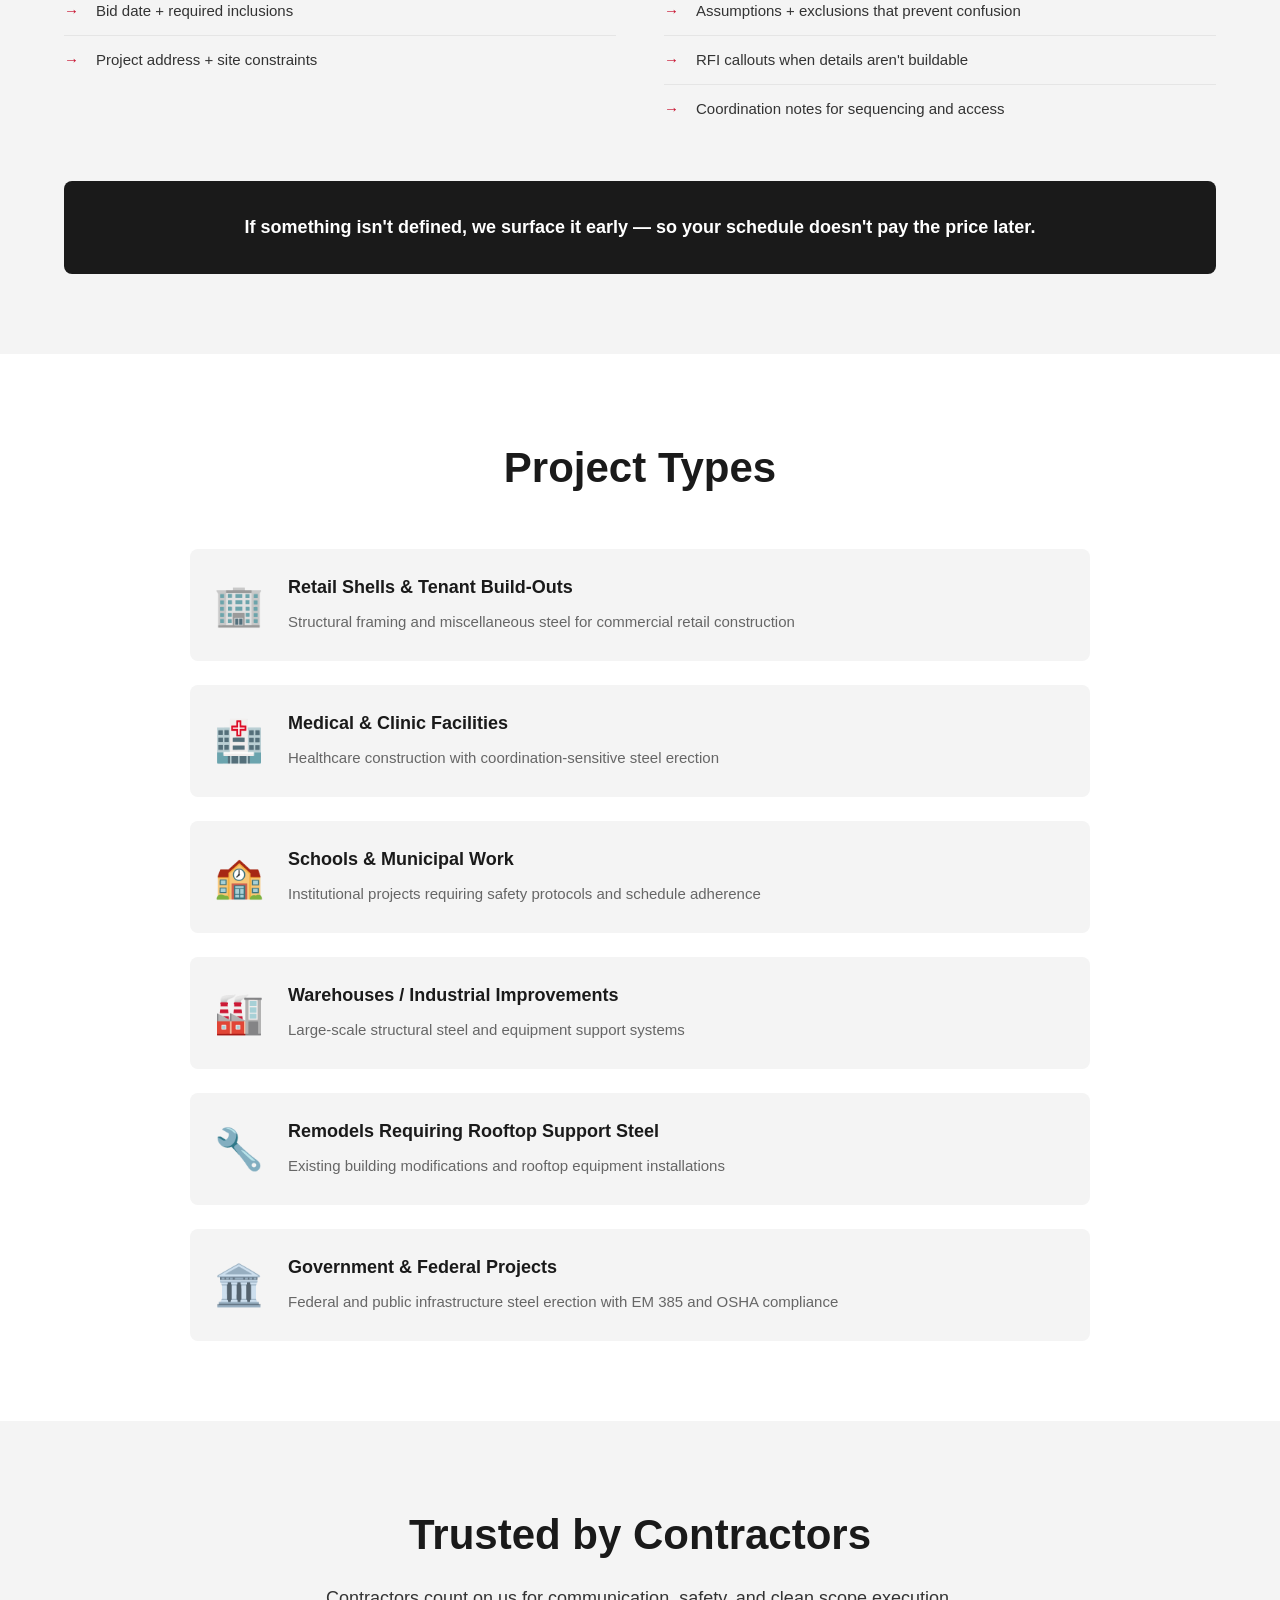
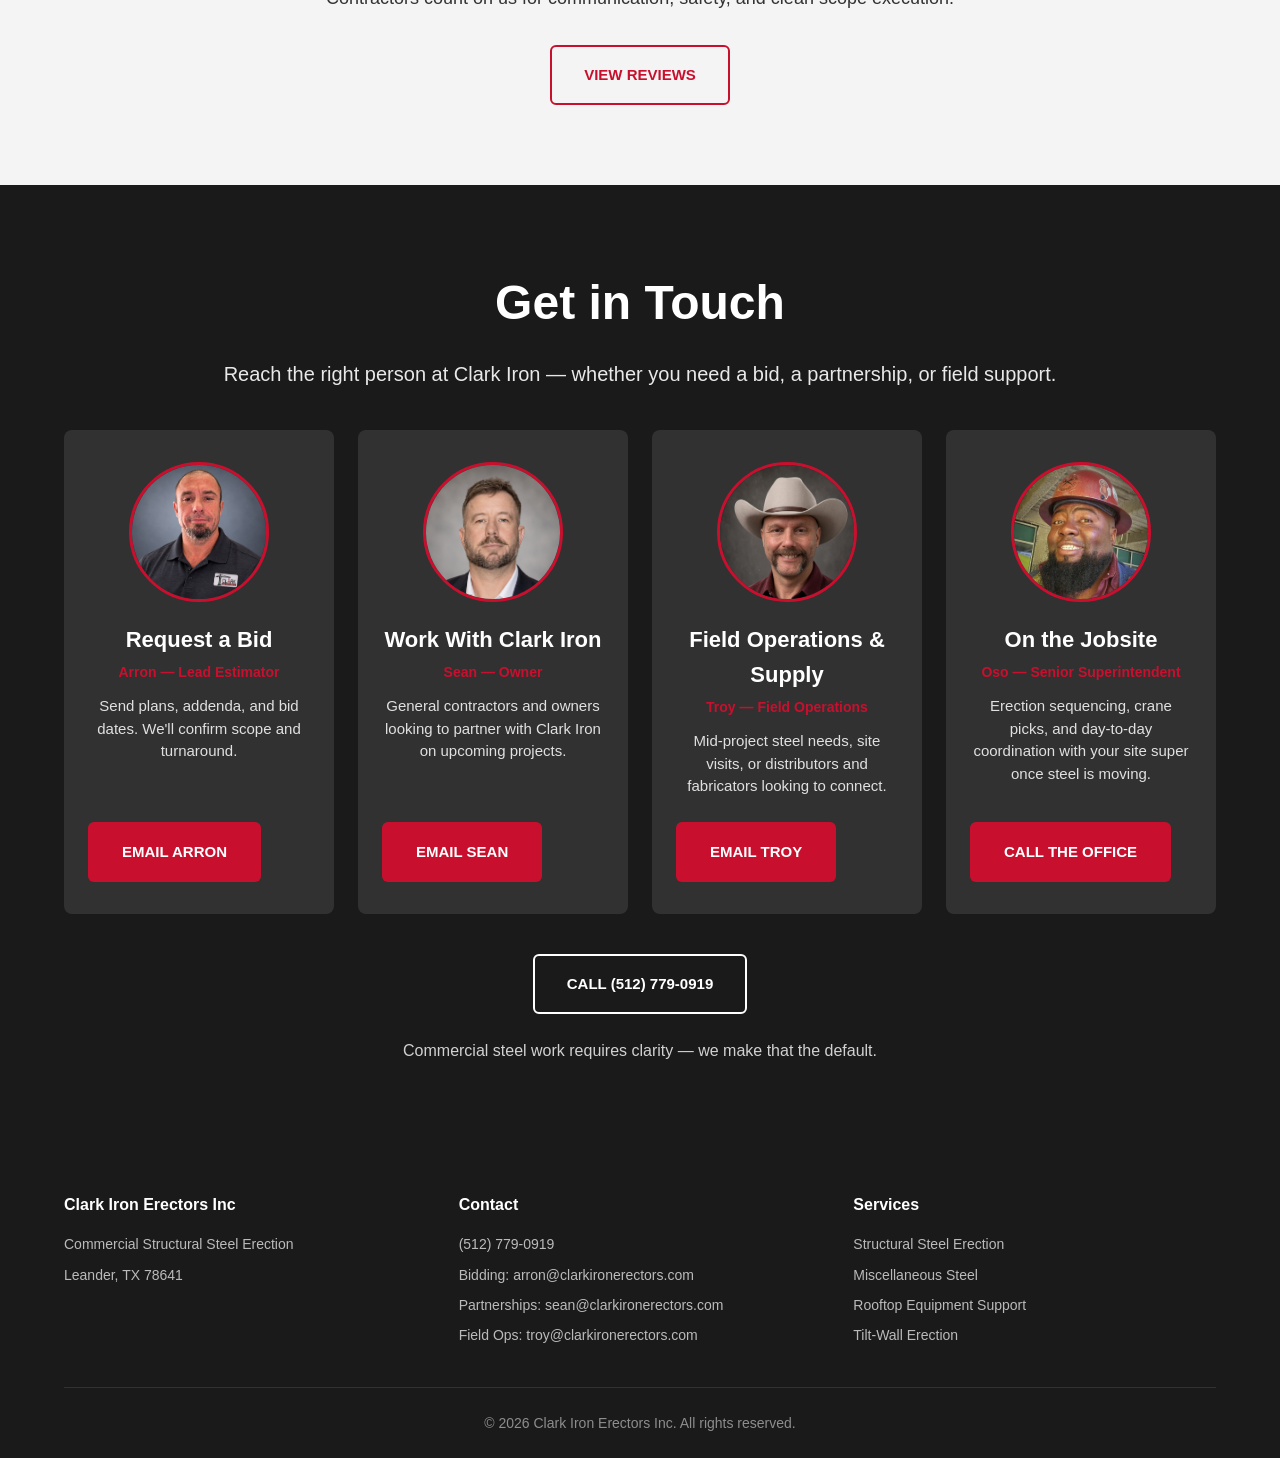
==== commit 68bc8541: "Hold Oso's email until mailbox is live (call office for now) Email change saved on branch oso-email." ====
--- a/index.html
+++ b/index.html
@@ -425,7 +425,7 @@
                     <h3>On the Jobsite</h3>
                     <p class="contact-role">Oso — Senior Superintendent</p>
                     <p class="contact-desc">Erection sequencing, crane picks, and day-to-day coordination with your site super once steel is moving.</p>
-                    <a href="mailto:oso@clarkironerectors.com?subject=Jobsite%20Coordination" class="btn btn-primary">EMAIL OSO</a>
+                    <a href="tel:5127790919" class="btn btn-primary">CALL THE OFFICE</a>
                 </div>
             </div>
 
@@ -456,7 +456,6 @@
                     <p>Bidding: <a href="mailto:arron@clarkironerectors.com">arron@clarkironerectors.com</a></p>
                     <p>Partnerships: <a href="mailto:sean@clarkironerectors.com">sean@clarkironerectors.com</a></p>
                     <p>Field Ops: <a href="mailto:troy@clarkironerectors.com">troy@clarkironerectors.com</a></p>
-                    <p>Jobsite: <a href="mailto:oso@clarkironerectors.com">oso@clarkironerectors.com</a></p>
                 </div>
 
                 <div class="footer-col">
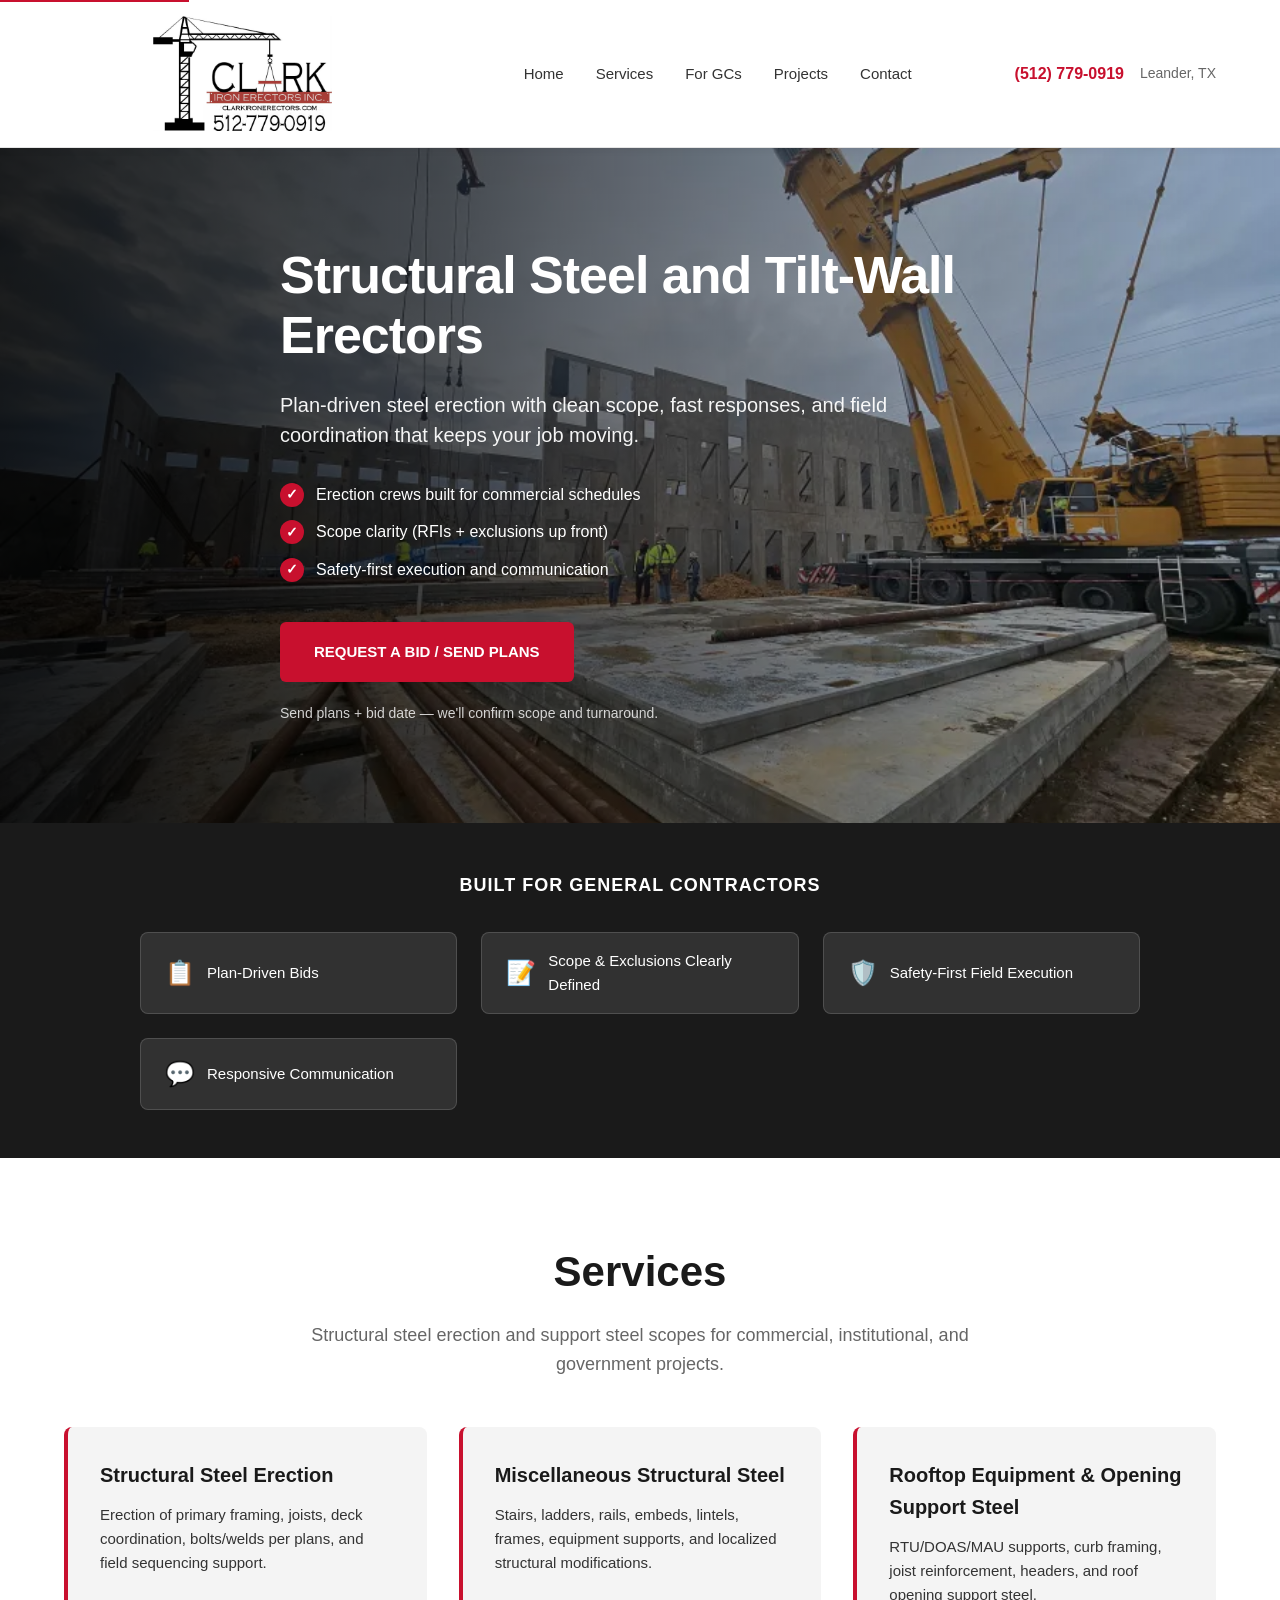
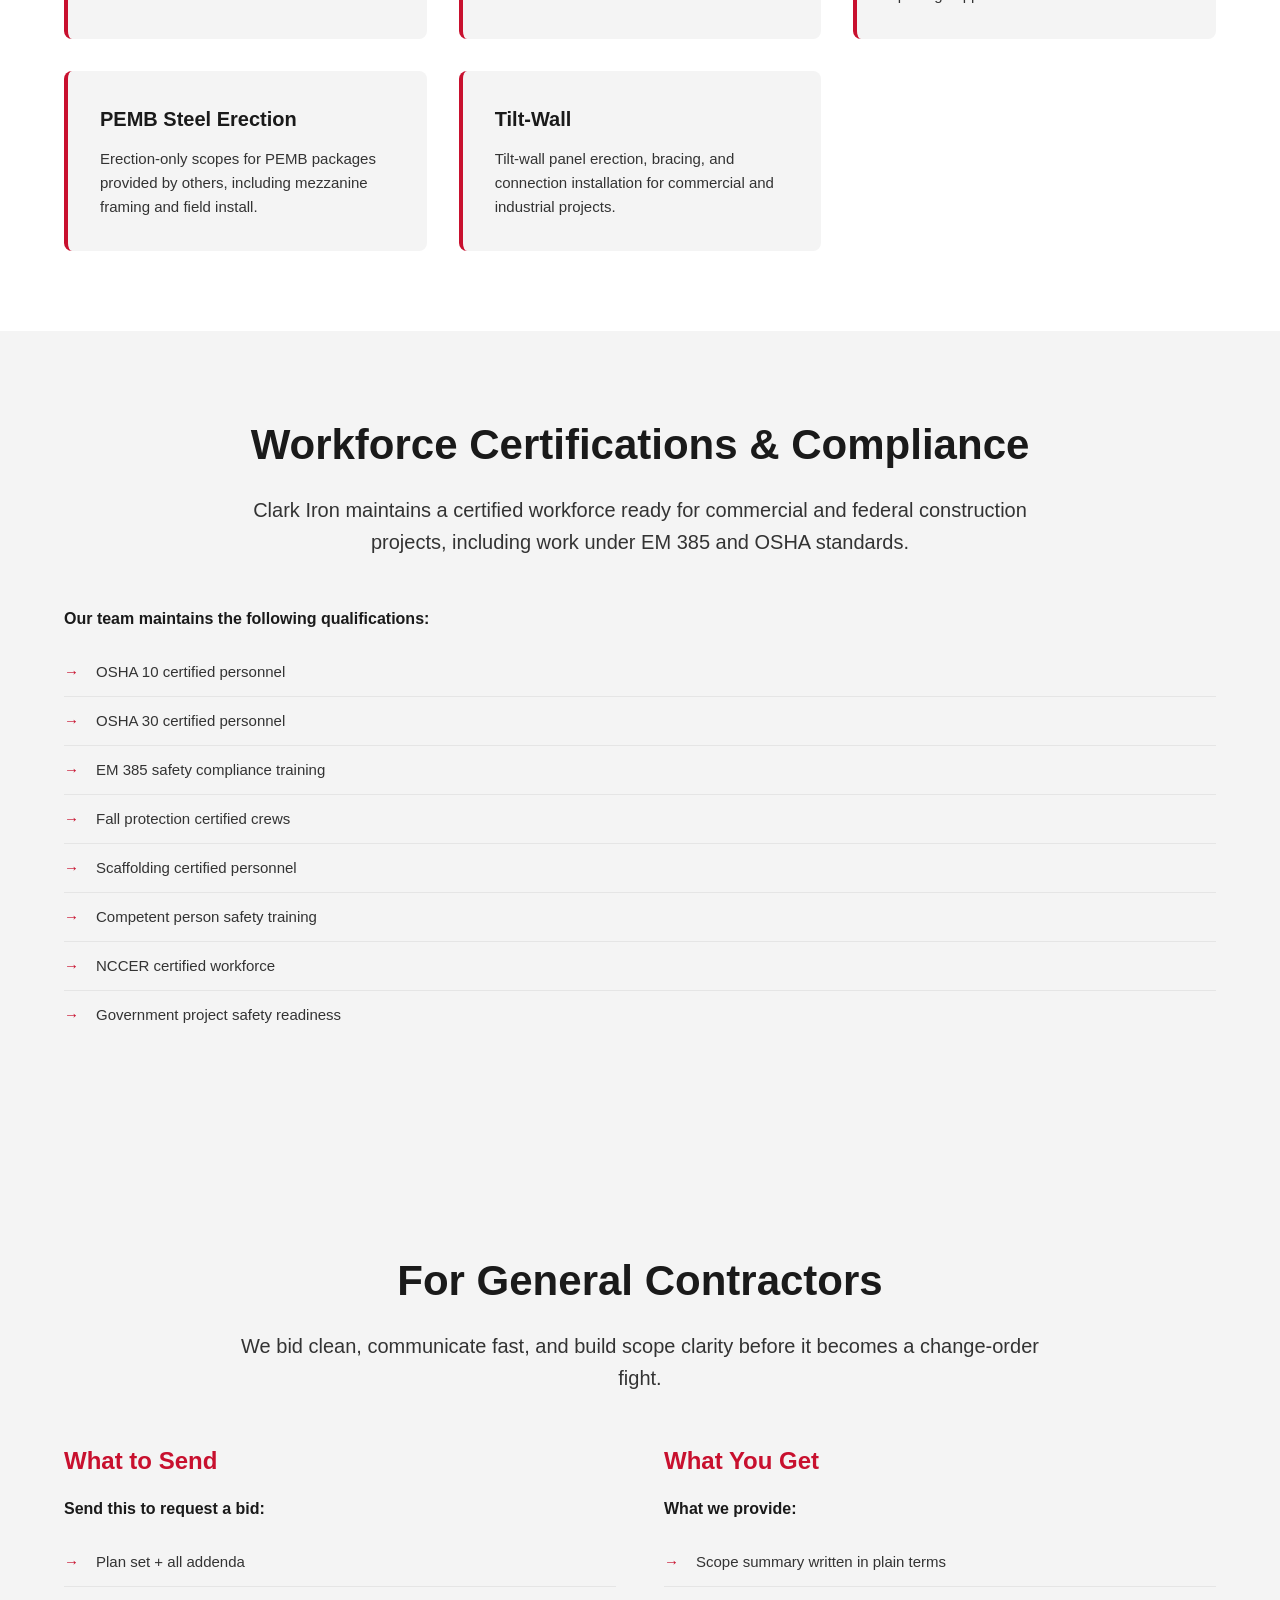
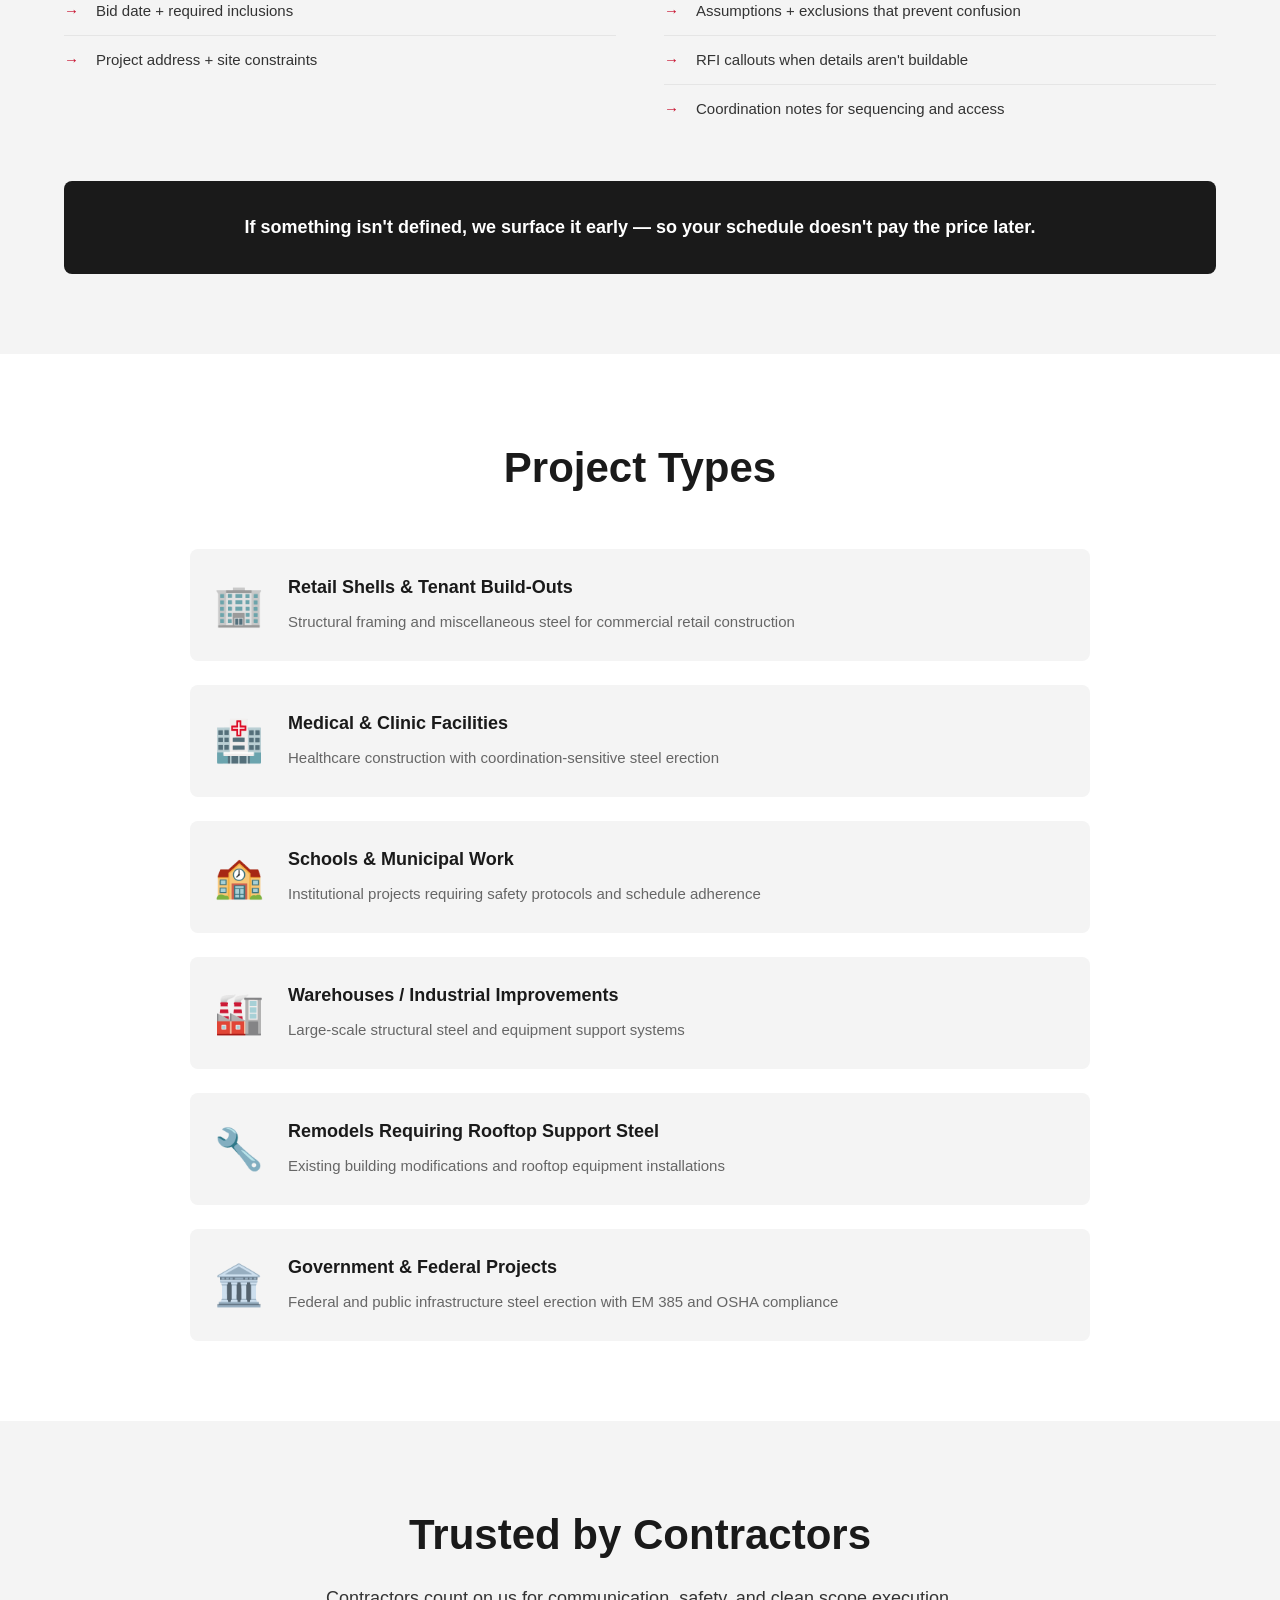
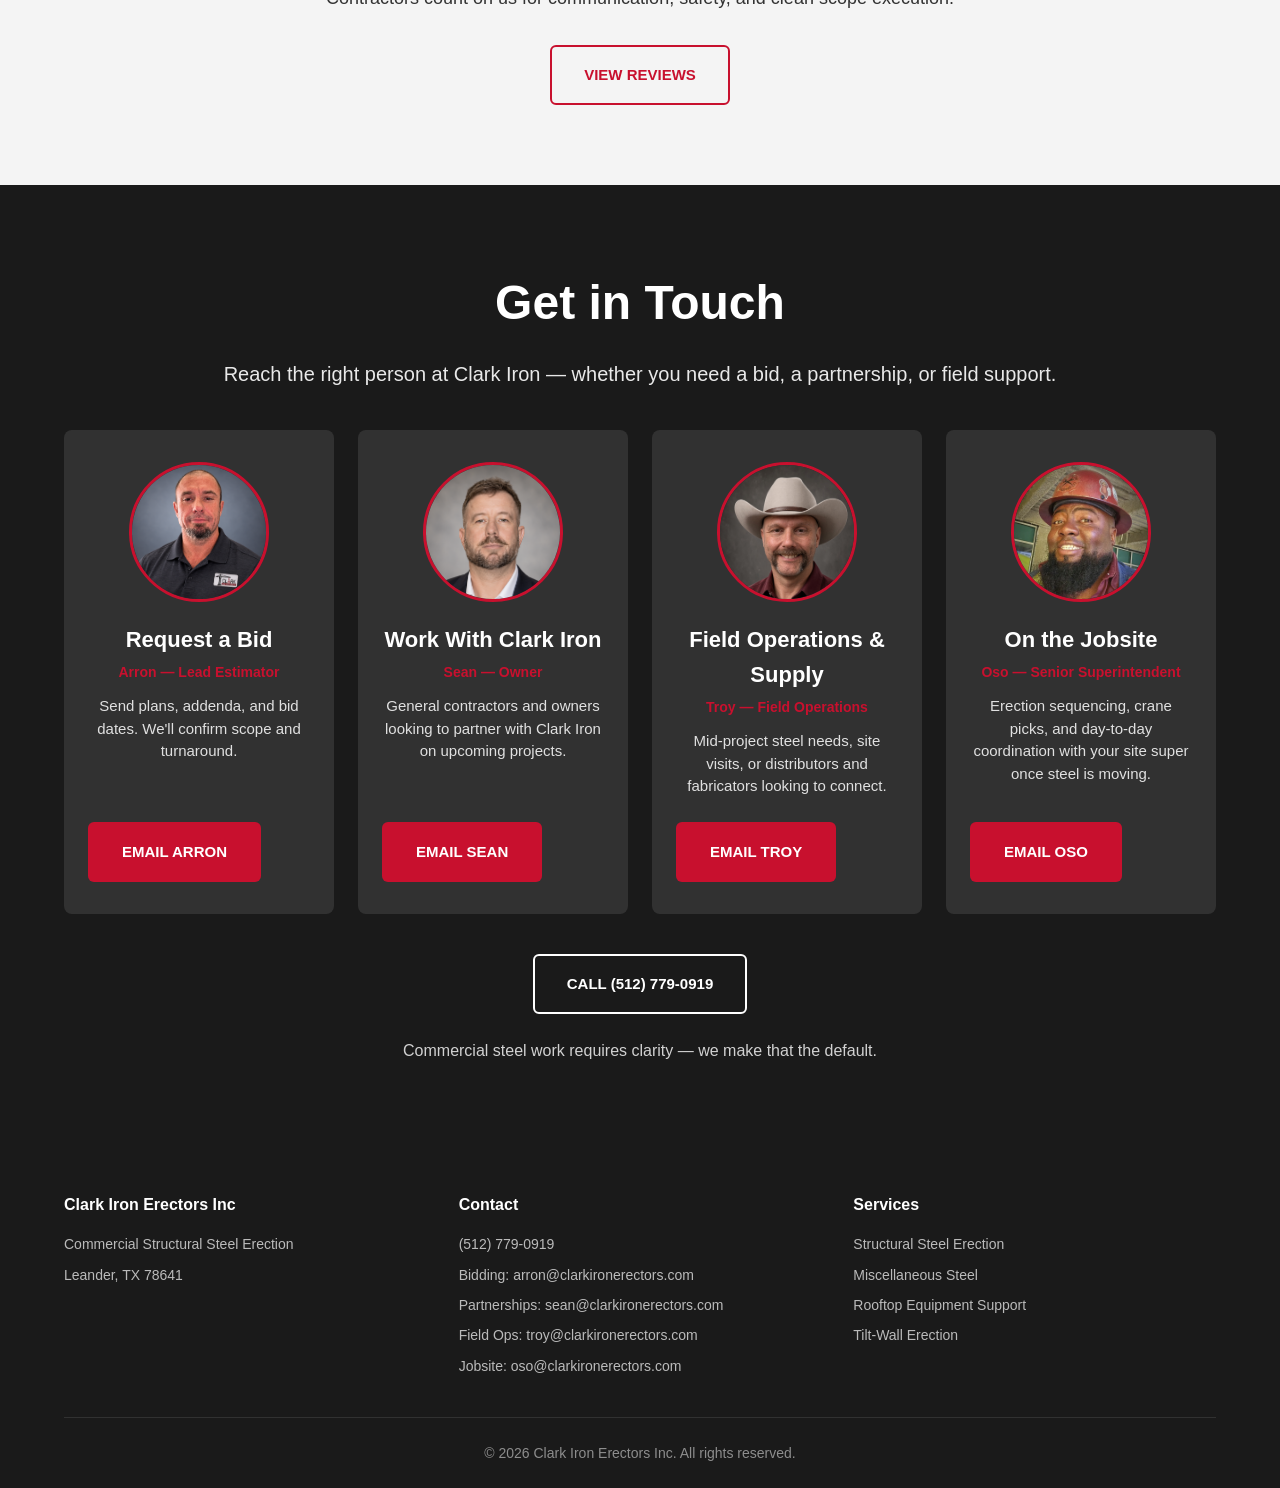
==== commit 72cd798d: "Restore Oso's email button (mailbox is live) Co-Authored-By: Claude Opus 5.5 <noreply@anthropic.com>" ====
--- a/index.html
+++ b/index.html
@@ -425,7 +425,7 @@
                     <h3>On the Jobsite</h3>
                     <p class="contact-role">Oso — Senior Superintendent</p>
                     <p class="contact-desc">Erection sequencing, crane picks, and day-to-day coordination with your site super once steel is moving.</p>
-                    <a href="tel:5127790919" class="btn btn-primary">CALL THE OFFICE</a>
+                    <a href="mailto:oso@clarkironerectors.com?subject=Jobsite%20Coordination" class="btn btn-primary">EMAIL OSO</a>
                 </div>
             </div>
 
@@ -456,6 +456,7 @@
                     <p>Bidding: <a href="mailto:arron@clarkironerectors.com">arron@clarkironerectors.com</a></p>
                     <p>Partnerships: <a href="mailto:sean@clarkironerectors.com">sean@clarkironerectors.com</a></p>
                     <p>Field Ops: <a href="mailto:troy@clarkironerectors.com">troy@clarkironerectors.com</a></p>
+                    <p>Jobsite: <a href="mailto:oso@clarkironerectors.com">oso@clarkironerectors.com</a></p>
                 </div>
 
                 <div class="footer-col">
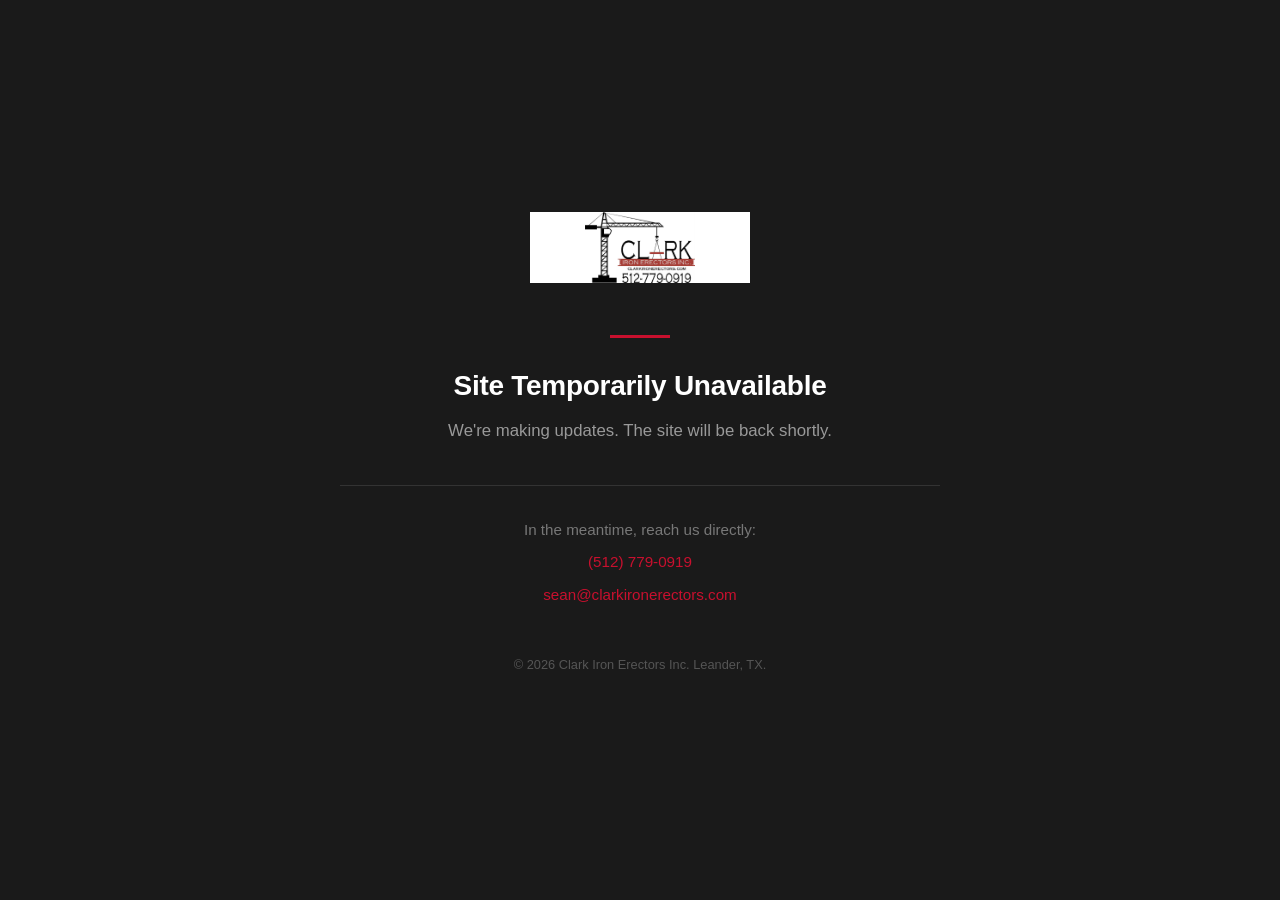
==== commit 974ab174: "Replace site with maintenance page for temporary takedown Swaps the full site content with a minimal" ====
--- a/index.html
+++ b/index.html
@@ -3,31 +3,8 @@
 <head>
     <meta charset="UTF-8">
     <meta name="viewport" content="width=device-width, initial-scale=1.0">
-
-    <!-- Primary Meta Tags -->
-    <title>Clark Iron Erectors Inc | Commercial Structural Steel Erection</title>
-    <meta name="title" content="Clark Iron Erectors Inc | Commercial Structural Steel Erection">
-    <meta name="description" content="Commercial structural steel erection and miscellaneous steel for general contractors in Leander, TX. Plan-driven bids, scope clarity, and safety-first execution.">
-    <meta name="keywords" content="structural steel erection, miscellaneous steel, commercial steel, steel erectors, Leander TX, Austin TX, tilt-wall erection, general contractors, PEMB erection, rooftop steel supports, structural steel contractor, government contractor, Army Corps of Engineers, commercial steel construction, federal construction contractor">
-    <meta name="robots" content="index, follow">
-    <meta name="language" content="English">
-    <meta name="author" content="Clark Iron Erectors Inc">
-
-    <!-- Open Graph / Facebook -->
-    <meta property="og:type" content="website">
-    <meta property="og:url" content="https://www.clarkironerectors.com/">
-    <meta property="og:title" content="Clark Iron Erectors Inc | Commercial Structural Steel Erection">
-    <meta property="og:description" content="Commercial structural steel erection and miscellaneous steel for general contractors in Leander, TX. Plan-driven bids, scope clarity, and safety-first execution.">
-    <meta property="og:image" content="https://www.clarkironerectors.com/images/crane-precast-hero.webp">
-    <meta property="og:locale" content="en_US">
-    <meta property="og:site_name" content="Clark Iron Erectors Inc">
-
-    <!-- Twitter -->
-    <meta property="twitter:card" content="summary_large_image">
-    <meta property="twitter:url" content="https://www.clarkironerectors.com/">
-    <meta property="twitter:title" content="Clark Iron Erectors Inc | Commercial Structural Steel Erection">
-    <meta property="twitter:description" content="Commercial structural steel erection and miscellaneous steel for general contractors in Leander, TX. Plan-driven bids, scope clarity, and safety-first execution.">
-    <meta property="twitter:image" content="https://www.clarkironerectors.com/images/crane-precast-hero.webp">
+    <title>Clark Iron Erectors Inc | Site Temporarily Unavailable</title>
+    <meta name="robots" content="noindex, nofollow">
 
     <!-- Favicon -->
     <link rel="icon" type="image/x-icon" href="/favicon.ico">
@@ -35,445 +12,100 @@
     <link rel="icon" type="image/png" sizes="16x16" href="/favicon-16x16.png">
     <link rel="apple-touch-icon" sizes="180x180" href="/apple-touch-icon.png">
 
-    <!-- Canonical URL -->
-    <link rel="canonical" href="https://www.clarkironerectors.com/">
+    <style>
+        * {
+            margin: 0;
+            padding: 0;
+            box-sizing: border-box;
+        }
 
-    <!-- Sitemap -->
-    <link rel="sitemap" type="application/xml" title="Sitemap" href="/sitemap.xml">
+        body {
+            font-family: -apple-system, BlinkMacSystemFont, 'Segoe UI', Roboto, Oxygen, sans-serif;
+            background-color: #1a1a1a;
+            color: #ffffff;
+            min-height: 100vh;
+            display: flex;
+            flex-direction: column;
+            align-items: center;
+            justify-content: center;
+            text-align: center;
+            padding: 24px;
+        }
 
-    <link rel="stylesheet" href="css/styles.css">
+        .maintenance-container {
+            max-width: 600px;
+            width: 100%;
+        }
 
-    <!-- Structured Data / Schema.org -->
-    <script type="application/ld+json">
-    {
-      "@context": "https://schema.org",
-      "@type": "LocalBusiness",
-      "@id": "https://www.clarkironerectors.com/#organization",
-      "name": "Clark Iron Erectors Inc",
-      "image": "https://www.clarkironerectors.com/images/crane-precast-hero.webp",
-      "description": "Commercial structural steel erection and miscellaneous steel for general contractors in Leander, TX. Plan-driven bids, scope clarity, and safety-first execution.",
-      "url": "https://www.clarkironerectors.com/",
-      "telephone": "+15127790919",
-      "email": "sean@clarkironerectors.com",
-      "address": {
-        "@type": "PostalAddress",
-        "streetAddress": "",
-        "addressLocality": "Leander",
-        "addressRegion": "TX",
-        "postalCode": "78641",
-        "addressCountry": "US"
-      },
-      "geo": {
-        "@type": "GeoCoordinates",
-        "latitude": 30.505198,
-        "longitude": -97.820503
-      },
-      "areaServed": {
-        "@type": "GeoCircle",
-        "geoMidpoint": {
-          "@type": "GeoCoordinates",
-          "latitude": 30.505198,
-          "longitude": -97.820503
-        },
-        "geoRadius": "100000"
-      },
-      "priceRange": "$$",
-      "openingHoursSpecification": [
-        {
-          "@type": "OpeningHoursSpecification",
-          "dayOfWeek": [
-            "Monday",
-            "Tuesday",
-            "Wednesday",
-            "Thursday",
-            "Friday"
-          ],
-          "opens": "07:00",
-          "closes": "17:00"
+        .logo-img {
+            max-width: 220px;
+            height: auto;
+            margin-bottom: 48px;
         }
-      ],
-      "sameAs": [
-        "https://www.google.com/search?q=clark+iron+erectors"
-      ],
-      "hasOfferCatalog": {
-        "@type": "OfferCatalog",
-        "name": "Steel Erection Services",
-        "itemListElement": [
-          {
-            "@type": "Offer",
-            "itemOffered": {
-              "@type": "Service",
-              "name": "Structural Steel Erection",
-              "description": "Erection of primary framing, joists, deck coordination, bolts/welds per plans, and field sequencing support."
-            }
-          },
-          {
-            "@type": "Offer",
-            "itemOffered": {
-              "@type": "Service",
-              "name": "Miscellaneous Structural Steel",
-              "description": "Stairs, ladders, rails, embeds, lintels, frames, equipment supports, and localized structural modifications."
-            }
-          },
-          {
-            "@type": "Offer",
-            "itemOffered": {
-              "@type": "Service",
-              "name": "Rooftop Equipment & Opening Support Steel",
-              "description": "RTU/DOAS/MAU supports, curb framing, joist reinforcement, headers, and roof opening support steel."
-            }
-          },
-          {
-            "@type": "Offer",
-            "itemOffered": {
-              "@type": "Service",
-              "name": "PEMB Steel Erection",
-              "description": "Erection-only scopes for PEMB packages provided by others, including mezzanine framing and field install."
-            }
-          }
-        ]
-      }
-    }
-    </script>
+
+        .divider {
+            width: 60px;
+            height: 3px;
+            background-color: #c8102e;
+            margin: 0 auto 32px;
+        }
+
+        h1 {
+            font-size: 1.75rem;
+            font-weight: 700;
+            margin-bottom: 16px;
+            letter-spacing: -0.01em;
+        }
+
+        p {
+            font-size: 1.05rem;
+            color: #999999;
+            line-height: 1.6;
+            margin-bottom: 12px;
+        }
+
+        .contact-info {
+            margin-top: 40px;
+            padding-top: 32px;
+            border-top: 1px solid #333333;
+        }
+
+        .contact-info p {
+            font-size: 0.95rem;
+            color: #777777;
+            margin-bottom: 8px;
+        }
+
+        .contact-info a {
+            color: #c8102e;
+            text-decoration: none;
+        }
+
+        .contact-info a:hover {
+            text-decoration: underline;
+        }
+
+        .footer-line {
+            margin-top: 48px;
+            font-size: 0.8rem;
+            color: #555555;
+        }
+    </style>
 </head>
 <body>
-    <!-- Skip to main content link for accessibility -->
-    <a href="#main-content" class="skip-to-content">Skip to main content</a>
+    <div class="maintenance-container">
+        <img src="images/logo_2.png" alt="Clark Iron Erectors Inc" class="logo-img">
+        <div class="divider"></div>
+        <h1>Site Temporarily Unavailable</h1>
+        <p>We're making updates. The site will be back shortly.</p>
 
-    <!-- HEADER / NAVIGATION -->
-    <header class="site-header">
-        <div class="container">
-            <div class="header-content">
-                <div class="logo">
-                    <a href="#home">
-                        <img src="images/logo_2.png" alt="Clark Iron Erectors Inc" class="logo-img">
-                    </a>
-                </div>
-                <nav class="main-nav" aria-label="Primary navigation">
-                    <ul>
-                        <li><a href="#home">Home</a></li>
-                        <li><a href="#services">Services</a></li>
-                        <li><a href="#for-gcs">For GCs</a></li>
-                        <li><a href="#projects">Projects</a></li>
-                        <li><a href="#contact">Contact</a></li>
-                    </ul>
-                </nav>
-                <div class="header-contact">
-                    <a href="tel:5127790919" class="phone-link">(512) 779-0919</a>
-                    <span class="location">Leander, TX</span>
-                </div>
-            </div>
+        <div class="contact-info">
+            <p>In the meantime, reach us directly:</p>
+            <p><a href="tel:5127790919">(512) 779-0919</a></p>
+            <p><a href="mailto:sean@clarkironerectors.com">sean@clarkironerectors.com</a></p>
         </div>
-    </header>
 
-    <!-- Main Content -->
-    <main id="main-content">
-
-    <!-- SECTION 1: HERO with crane/precast background -->
-    <section id="home" class="hero" role="banner" aria-label="Hero section">
-        <div class="hero-overlay"></div>
-        <div class="container">
-            <div class="hero-content">
-                <h1>Structural Steel and Tilt-Wall Erectors</h1>
-                <p class="hero-subheadline">Plan-driven steel erection with clean scope, fast responses, and field coordination that keeps your job moving.</p>
-
-                <div class="hero-bullets">
-                    <div class="bullet-item">
-                        <span class="check-icon" aria-hidden="true">✓</span>
-                        <span>Erection crews built for commercial schedules</span>
-                    </div>
-                    <div class="bullet-item">
-                        <span class="check-icon" aria-hidden="true">✓</span>
-                        <span>Scope clarity (RFIs + exclusions up front)</span>
-                    </div>
-                    <div class="bullet-item">
-                        <span class="check-icon" aria-hidden="true">✓</span>
-                        <span>Safety-first execution and communication</span>
-                    </div>
-                </div>
-
-                <div class="hero-ctas">
-                    <a href="#contact" class="btn btn-primary">REQUEST A BID / SEND PLANS</a>
-                </div>
-
-                <p class="hero-microline">Send plans + bid date — we'll confirm scope and turnaround.</p>
-            </div>
-        </div>
-    </section>
-
-    <!-- SECTION 2: GC TRUST STRIP -->
-    <section class="trust-strip" aria-label="Key benefits for general contractors">
-        <div class="container">
-            <h2 class="trust-header">Built for General Contractors</h2>
-            <div class="trust-chips">
-                <div class="chip">
-                    <span class="chip-icon" aria-hidden="true">📋</span>
-                    <span class="chip-text">Plan-Driven Bids</span>
-                </div>
-                <div class="chip">
-                    <span class="chip-icon" aria-hidden="true">📝</span>
-                    <span class="chip-text">Scope & Exclusions Clearly Defined</span>
-                </div>
-                <div class="chip">
-                    <span class="chip-icon" aria-hidden="true">🛡️</span>
-                    <span class="chip-text">Safety-First Field Execution</span>
-                </div>
-                <div class="chip">
-                    <span class="chip-icon" aria-hidden="true">💬</span>
-                    <span class="chip-text">Responsive Communication</span>
-                </div>
-            </div>
-        </div>
-    </section>
-
-    <!-- SECTION 3: SERVICES (Commercial buckets only) -->
-    <section id="services" class="services">
-        <div class="container">
-            <h2>Services</h2>
-            <p class="section-intro">Structural steel erection and support steel scopes for commercial, institutional, and government projects.</p>
-
-            <div class="services-grid">
-                <div class="service-card">
-                    <h3>Structural Steel Erection</h3>
-                    <p>Erection of primary framing, joists, deck coordination, bolts/welds per plans, and field sequencing support.</p>
-                </div>
-
-                <div class="service-card">
-                    <h3>Miscellaneous Structural Steel</h3>
-                    <p>Stairs, ladders, rails, embeds, lintels, frames, equipment supports, and localized structural modifications.</p>
-                </div>
-
-                <div class="service-card">
-                    <h3>Rooftop Equipment & Opening Support Steel</h3>
-                    <p>RTU/DOAS/MAU supports, curb framing, joist reinforcement, headers, and roof opening support steel.</p>
-                </div>
-
-                <div class="service-card">
-                    <h3>PEMB Steel Erection</h3>
-                    <p>Erection-only scopes for PEMB packages provided by others, including mezzanine framing and field install.</p>
-                </div>
-
-                <div class="service-card">
-                    <h3>Tilt-Wall</h3>
-                    <p>Tilt-wall panel erection, bracing, and connection installation for commercial and industrial projects.</p>
-                </div>
-            </div>
-        </div>
-    </section>
-
-    <!-- SECTION 4: WORKFORCE CERTIFICATIONS -->
-    <section id="workforce-certifications" class="for-gcs">
-        <div class="container">
-            <h2>Workforce Certifications &amp; Compliance</h2>
-            <p class="gc-subhead">Clark Iron maintains a certified workforce ready for commercial and federal construction projects, including work under EM 385 and OSHA standards.</p>
-
-            <div class="gc-content">
-                <div class="gc-column">
-                    <p class="column-header">Our team maintains the following qualifications:</p>
-                    <ul class="gc-list" aria-label="Workforce certifications and compliance qualifications">
-                        <li>OSHA 10 certified personnel</li>
-                        <li>OSHA 30 certified personnel</li>
-                        <li>EM 385 safety compliance training</li>
-                        <li>Fall protection certified crews</li>
-                        <li>Scaffolding certified personnel</li>
-                        <li>Competent person safety training</li>
-                        <li>NCCER certified workforce</li>
-                        <li>Government project safety readiness</li>
-                    </ul>
-                </div>
-            </div>
-        </div>
-    </section>
-
-    <!-- SECTION 5: FOR GENERAL CONTRACTORS -->
-    <section id="for-gcs" class="for-gcs">
-        <div class="container">
-            <h2>For General Contractors</h2>
-            <p class="gc-subhead">We bid clean, communicate fast, and build scope clarity before it becomes a change-order fight.</p>
-
-            <div class="gc-content">
-                <div class="gc-column">
-                    <h3>What to Send</h3>
-                    <p class="column-header">Send this to request a bid:</p>
-                    <ul class="gc-list">
-                        <li>Plan set + all addenda</li>
-                        <li>Bid date + required inclusions</li>
-                        <li>Project address + site constraints</li>
-                    </ul>
-                </div>
-
-                <div class="gc-column">
-                    <h3>What You Get</h3>
-                    <p class="column-header">What we provide:</p>
-                    <ul class="gc-list">
-                        <li>Scope summary written in plain terms</li>
-                        <li>Assumptions + exclusions that prevent confusion</li>
-                        <li>RFI callouts when details aren't buildable</li>
-                        <li>Coordination notes for sequencing and access</li>
-                    </ul>
-                </div>
-            </div>
-
-            <div class="gc-closer">
-                <p>If something isn't defined, we surface it early — so your schedule doesn't pay the price later.</p>
-            </div>
-        </div>
-    </section>
-
-    <!-- SECTION 6: PROJECT TYPES -->
-    <section id="projects" class="project-types">
-        <div class="container">
-            <h2>Project Types</h2>
-
-            <div class="project-list">
-                <div class="project-item">
-                    <div class="project-icon" aria-hidden="true">🏢</div>
-                    <div class="project-info">
-                        <h3>Retail Shells & Tenant Build-Outs</h3>
-                        <p>Structural framing and miscellaneous steel for commercial retail construction</p>
-                    </div>
-                </div>
-
-                <div class="project-item">
-                    <div class="project-icon" aria-hidden="true">🏥</div>
-                    <div class="project-info">
-                        <h3>Medical & Clinic Facilities</h3>
-                        <p>Healthcare construction with coordination-sensitive steel erection</p>
-                    </div>
-                </div>
-
-                <div class="project-item">
-                    <div class="project-icon" aria-hidden="true">🏫</div>
-                    <div class="project-info">
-                        <h3>Schools & Municipal Work</h3>
-                        <p>Institutional projects requiring safety protocols and schedule adherence</p>
-                    </div>
-                </div>
-
-                <div class="project-item">
-                    <div class="project-icon" aria-hidden="true">🏭</div>
-                    <div class="project-info">
-                        <h3>Warehouses / Industrial Improvements</h3>
-                        <p>Large-scale structural steel and equipment support systems</p>
-                    </div>
-                </div>
-
-                <div class="project-item">
-                    <div class="project-icon" aria-hidden="true">🔧</div>
-                    <div class="project-info">
-                        <h3>Remodels Requiring Rooftop Support Steel</h3>
-                        <p>Existing building modifications and rooftop equipment installations</p>
-                    </div>
-                </div>
-
-                <div class="project-item">
-                    <div class="project-icon" aria-hidden="true">🏛️</div>
-                    <div class="project-info">
-                        <h3>Government &amp; Federal Projects</h3>
-                        <p>Federal and public infrastructure steel erection with EM 385 and OSHA compliance</p>
-                    </div>
-                </div>
-            </div>
-        </div>
-    </section>
-
-    <!-- SECTION 7: CONTROLLED SOCIAL PROOF -->
-    <section class="social-proof">
-        <div class="container">
-            <h2>Trusted by Contractors</h2>
-            <p class="proof-intro">Contractors count on us for communication, safety, and clean scope execution.</p>
-
-            <div class="proof-content">
-                <a href="https://www.google.com/search?q=clark+iron+erectors" target="_blank" rel="noopener noreferrer" class="btn btn-outline">VIEW REVIEWS</a>
-            </div>
-        </div>
-    </section>
-
-    <!-- SECTION 8: FINAL CTA -->
-    <section id="contact" class="final-cta">
-        <div class="container">
-            <h2>Get in Touch</h2>
-            <p class="cta-copy">Reach the right person at Clark Iron — whether you need a bid, a partnership, or field support.</p>
-
-            <div class="contact-cards">
-                <div class="contact-card">
-                    <img src="images/arron.png" alt="Arron — Lead Estimator" class="contact-headshot" width="140" height="140">
-                    <h3>Request a Bid</h3>
-                    <p class="contact-role">Arron — Lead Estimator</p>
-                    <p class="contact-desc">Send plans, addenda, and bid dates. We'll confirm scope and turnaround.</p>
-                    <a href="mailto:arron@clarkironerectors.com?subject=Bid%20Request" class="btn btn-primary">EMAIL ARRON</a>
-                </div>
-
-                <div class="contact-card">
-                    <img src="images/sean.png" alt="Sean — Owner" class="contact-headshot" width="140" height="140">
-                    <h3>Work With Clark Iron</h3>
-                    <p class="contact-role">Sean — Owner</p>
-                    <p class="contact-desc">General contractors and owners looking to partner with Clark Iron on upcoming projects.</p>
-                    <a href="mailto:sean@clarkironerectors.com?subject=Partnership%20Inquiry" class="btn btn-primary">EMAIL SEAN</a>
-                </div>
-
-                <div class="contact-card">
-                    <img src="images/troy.jpg" alt="Troy — Field Operations" class="contact-headshot" width="140" height="140">
-                    <h3>Field Operations &amp; Supply</h3>
-                    <p class="contact-role">Troy — Field Operations</p>
-                    <p class="contact-desc">Mid-project steel needs, site visits, or distributors and fabricators looking to connect.</p>
-                    <a href="mailto:troy@clarkironerectors.com?subject=Field%20Operations%20Inquiry" class="btn btn-primary">EMAIL TROY</a>
-                </div>
-
-                <div class="contact-card">
-                    <img src="images/oso.webp" alt="Christopher &quot;Oso&quot; Mopkins — Senior Superintendent" class="contact-headshot" width="140" height="140" loading="lazy">
-                    <h3>On the Jobsite</h3>
-                    <p class="contact-role">Oso — Senior Superintendent</p>
-                    <p class="contact-desc">Erection sequencing, crane picks, and day-to-day coordination with your site super once steel is moving.</p>
-                    <a href="mailto:oso@clarkironerectors.com?subject=Jobsite%20Coordination" class="btn btn-primary">EMAIL OSO</a>
-                </div>
-            </div>
-
-            <div class="cta-buttons">
-                <a href="tel:5127790919" class="btn btn-secondary">CALL (512) 779-0919</a>
-            </div>
-
-            <p class="cta-reassurance">Commercial steel work requires clarity — we make that the default.</p>
-        </div>
-    </section>
-
-    </main>
-    <!-- End Main Content -->
-
-    <!-- FOOTER -->
-    <footer class="site-footer">
-        <div class="container">
-            <div class="footer-content">
-                <div class="footer-col">
-                    <h4>Clark Iron Erectors Inc</h4>
-                    <p>Commercial Structural Steel Erection</p>
-                    <p>Leander, TX 78641</p>
-                </div>
-
-                <div class="footer-col">
-                    <h4>Contact</h4>
-                    <p><a href="tel:5127790919">(512) 779-0919</a></p>
-                    <p>Bidding: <a href="mailto:arron@clarkironerectors.com">arron@clarkironerectors.com</a></p>
-                    <p>Partnerships: <a href="mailto:sean@clarkironerectors.com">sean@clarkironerectors.com</a></p>
-                    <p>Field Ops: <a href="mailto:troy@clarkironerectors.com">troy@clarkironerectors.com</a></p>
-                    <p>Jobsite: <a href="mailto:oso@clarkironerectors.com">oso@clarkironerectors.com</a></p>
-                </div>
-
-                <div class="footer-col">
-                    <h4>Services</h4>
-                    <p>Structural Steel Erection</p>
-                    <p>Miscellaneous Steel</p>
-                    <p>Rooftop Equipment Support</p>
-                    <p>Tilt-Wall Erection</p>
-                </div>
-            </div>
-
-            <div class="footer-bottom">
-                <p>&copy; 2026 Clark Iron Erectors Inc. All rights reserved.</p>
-            </div>
-        </div>
-    </footer>
-
-    <script src="js/main.js"></script>
+        <p class="footer-line">&copy; 2026 Clark Iron Erectors Inc. Leander, TX.</p>
+    </div>
 </body>
 </html>
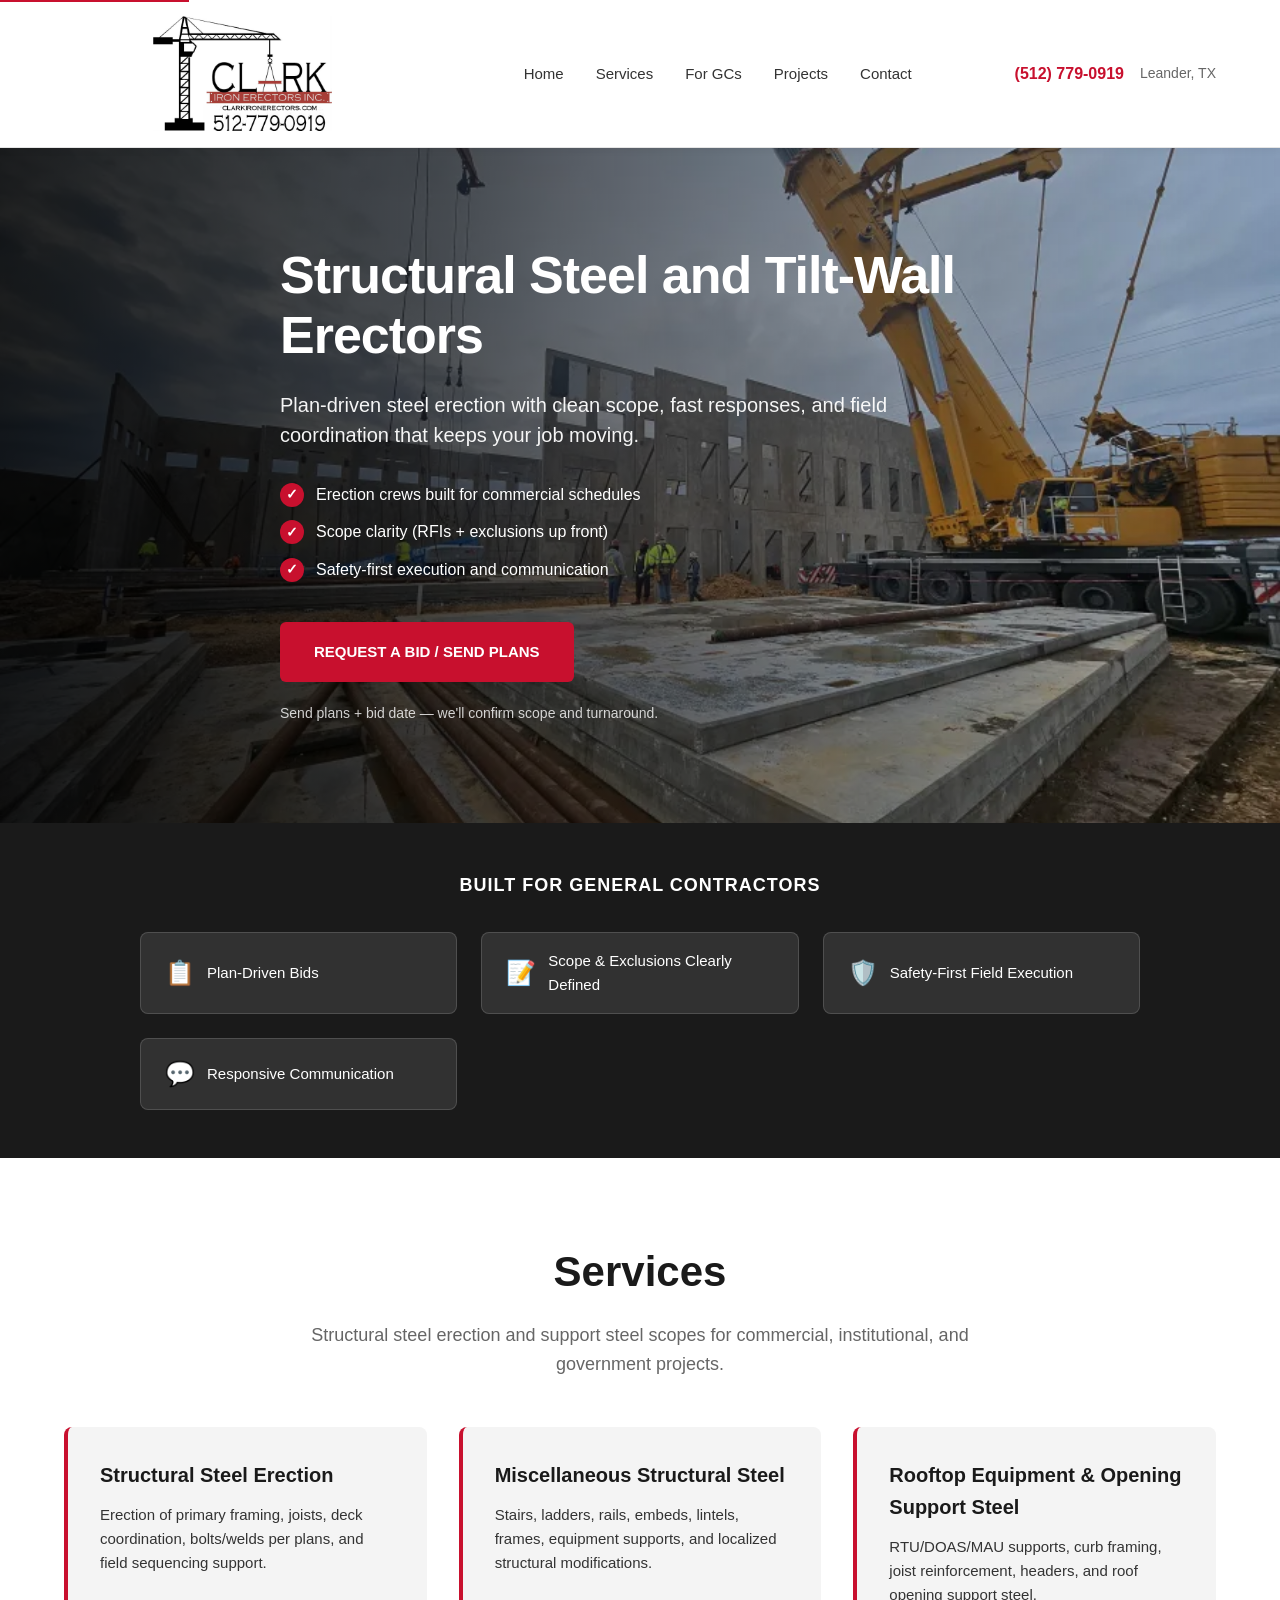
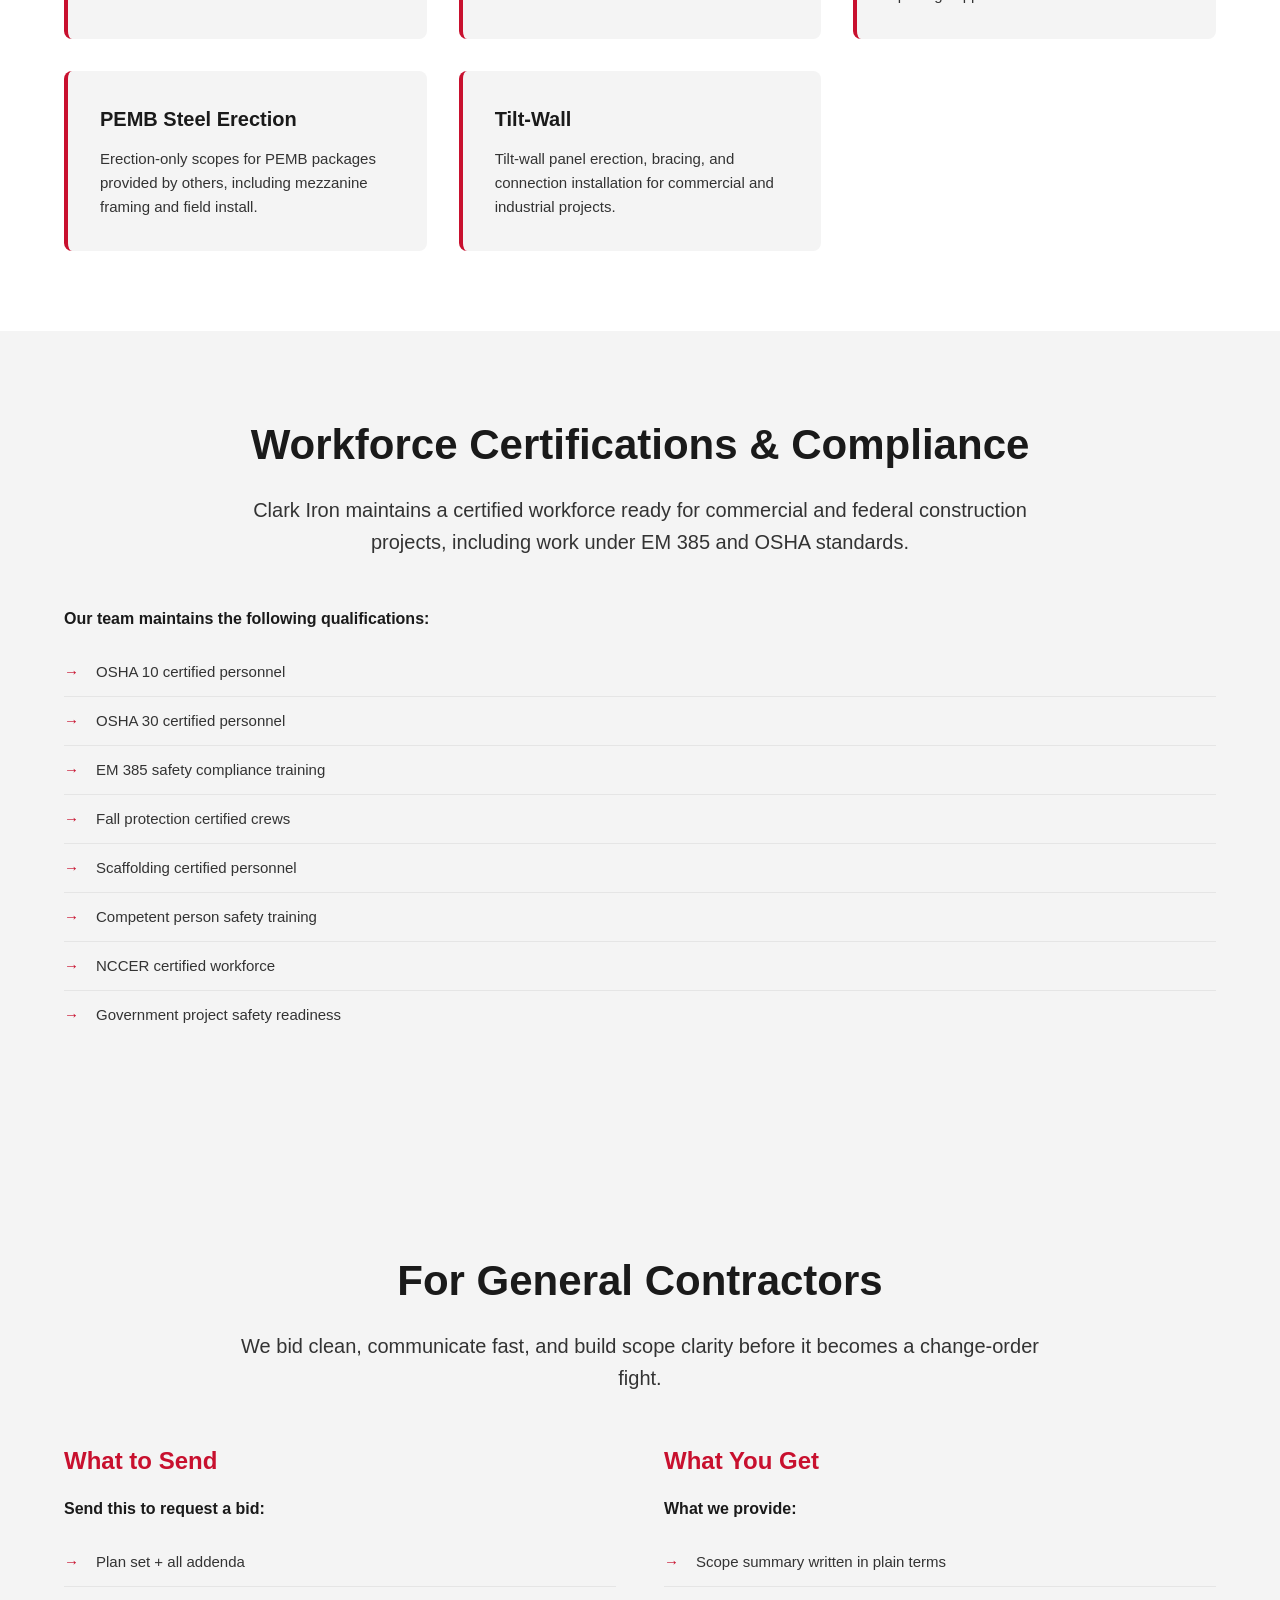
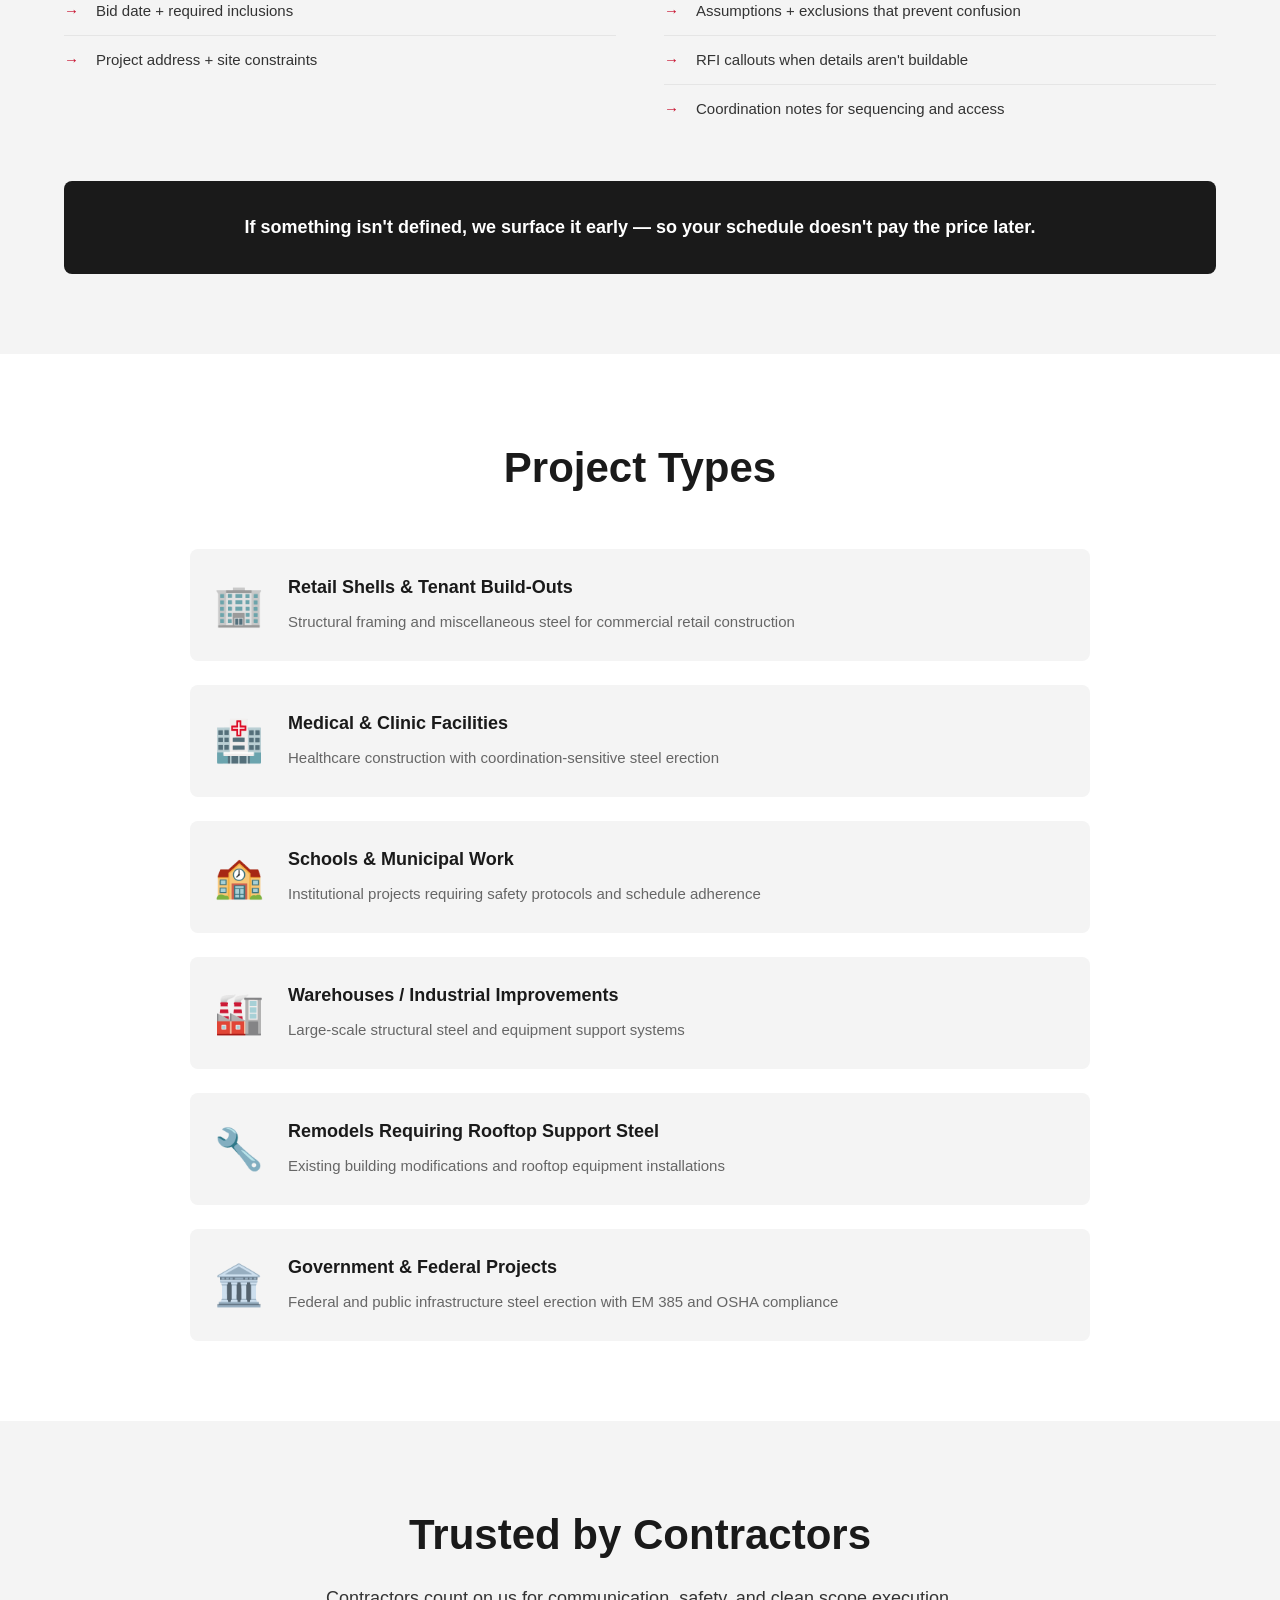
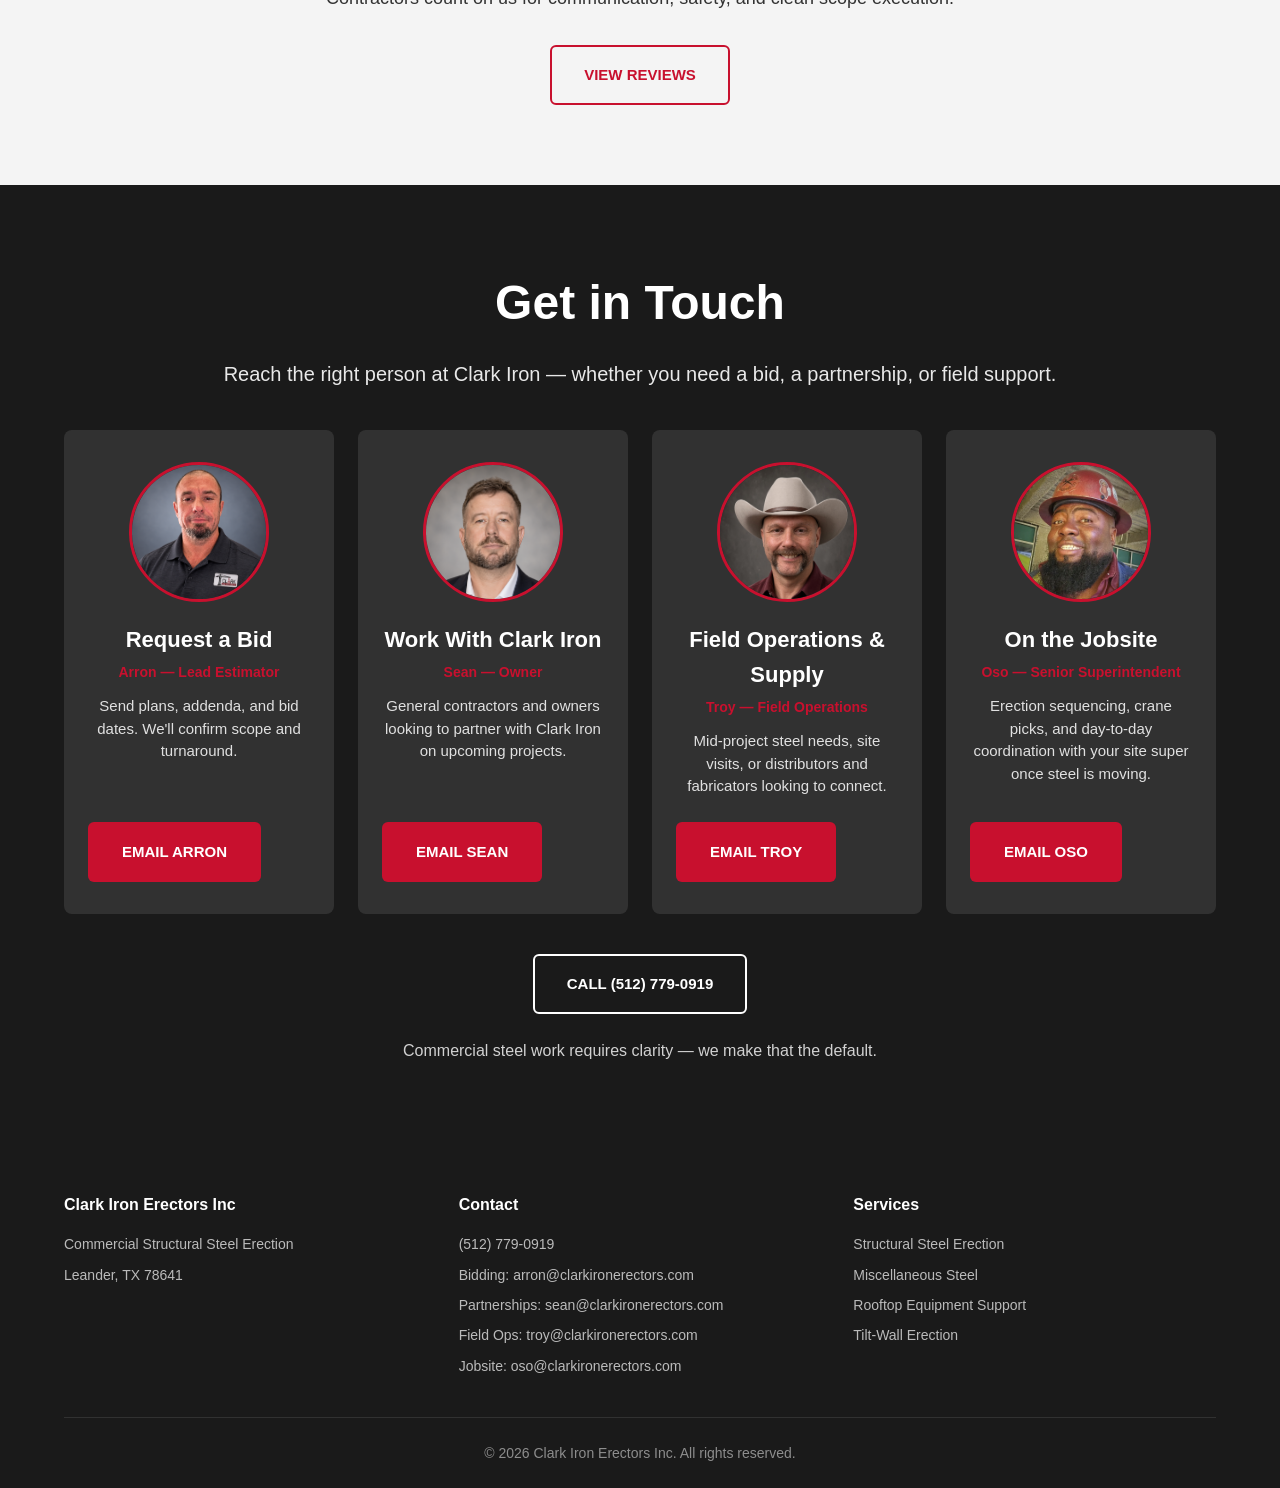
==== commit f94c7692: "Revert "Replace site with maintenance page for temporary takedown" This reverts commit 974ab1742ad82" ====
--- a/index.html
+++ b/index.html
@@ -3,8 +3,31 @@
 <head>
     <meta charset="UTF-8">
     <meta name="viewport" content="width=device-width, initial-scale=1.0">
-    <title>Clark Iron Erectors Inc | Site Temporarily Unavailable</title>
-    <meta name="robots" content="noindex, nofollow">
+
+    <!-- Primary Meta Tags -->
+    <title>Clark Iron Erectors Inc | Commercial Structural Steel Erection</title>
+    <meta name="title" content="Clark Iron Erectors Inc | Commercial Structural Steel Erection">
+    <meta name="description" content="Commercial structural steel erection and miscellaneous steel for general contractors in Leander, TX. Plan-driven bids, scope clarity, and safety-first execution.">
+    <meta name="keywords" content="structural steel erection, miscellaneous steel, commercial steel, steel erectors, Leander TX, Austin TX, tilt-wall erection, general contractors, PEMB erection, rooftop steel supports, structural steel contractor, government contractor, Army Corps of Engineers, commercial steel construction, federal construction contractor">
+    <meta name="robots" content="index, follow">
+    <meta name="language" content="English">
+    <meta name="author" content="Clark Iron Erectors Inc">
+
+    <!-- Open Graph / Facebook -->
+    <meta property="og:type" content="website">
+    <meta property="og:url" content="https://www.clarkironerectors.com/">
+    <meta property="og:title" content="Clark Iron Erectors Inc | Commercial Structural Steel Erection">
+    <meta property="og:description" content="Commercial structural steel erection and miscellaneous steel for general contractors in Leander, TX. Plan-driven bids, scope clarity, and safety-first execution.">
+    <meta property="og:image" content="https://www.clarkironerectors.com/images/crane-precast-hero.webp">
+    <meta property="og:locale" content="en_US">
+    <meta property="og:site_name" content="Clark Iron Erectors Inc">
+
+    <!-- Twitter -->
+    <meta property="twitter:card" content="summary_large_image">
+    <meta property="twitter:url" content="https://www.clarkironerectors.com/">
+    <meta property="twitter:title" content="Clark Iron Erectors Inc | Commercial Structural Steel Erection">
+    <meta property="twitter:description" content="Commercial structural steel erection and miscellaneous steel for general contractors in Leander, TX. Plan-driven bids, scope clarity, and safety-first execution.">
+    <meta property="twitter:image" content="https://www.clarkironerectors.com/images/crane-precast-hero.webp">
 
     <!-- Favicon -->
     <link rel="icon" type="image/x-icon" href="/favicon.ico">
@@ -12,100 +35,445 @@
     <link rel="icon" type="image/png" sizes="16x16" href="/favicon-16x16.png">
     <link rel="apple-touch-icon" sizes="180x180" href="/apple-touch-icon.png">
 
-    <style>
-        * {
-            margin: 0;
-            padding: 0;
-            box-sizing: border-box;
+    <!-- Canonical URL -->
+    <link rel="canonical" href="https://www.clarkironerectors.com/">
+
+    <!-- Sitemap -->
+    <link rel="sitemap" type="application/xml" title="Sitemap" href="/sitemap.xml">
+
+    <link rel="stylesheet" href="css/styles.css">
+
+    <!-- Structured Data / Schema.org -->
+    <script type="application/ld+json">
+    {
+      "@context": "https://schema.org",
+      "@type": "LocalBusiness",
+      "@id": "https://www.clarkironerectors.com/#organization",
+      "name": "Clark Iron Erectors Inc",
+      "image": "https://www.clarkironerectors.com/images/crane-precast-hero.webp",
+      "description": "Commercial structural steel erection and miscellaneous steel for general contractors in Leander, TX. Plan-driven bids, scope clarity, and safety-first execution.",
+      "url": "https://www.clarkironerectors.com/",
+      "telephone": "+15127790919",
+      "email": "sean@clarkironerectors.com",
+      "address": {
+        "@type": "PostalAddress",
+        "streetAddress": "",
+        "addressLocality": "Leander",
+        "addressRegion": "TX",
+        "postalCode": "78641",
+        "addressCountry": "US"
+      },
+      "geo": {
+        "@type": "GeoCoordinates",
+        "latitude": 30.505198,
+        "longitude": -97.820503
+      },
+      "areaServed": {
+        "@type": "GeoCircle",
+        "geoMidpoint": {
+          "@type": "GeoCoordinates",
+          "latitude": 30.505198,
+          "longitude": -97.820503
+        },
+        "geoRadius": "100000"
+      },
+      "priceRange": "$$",
+      "openingHoursSpecification": [
+        {
+          "@type": "OpeningHoursSpecification",
+          "dayOfWeek": [
+            "Monday",
+            "Tuesday",
+            "Wednesday",
+            "Thursday",
+            "Friday"
+          ],
+          "opens": "07:00",
+          "closes": "17:00"
         }
-
-        body {
-            font-family: -apple-system, BlinkMacSystemFont, 'Segoe UI', Roboto, Oxygen, sans-serif;
-            background-color: #1a1a1a;
-            color: #ffffff;
-            min-height: 100vh;
-            display: flex;
-            flex-direction: column;
-            align-items: center;
-            justify-content: center;
-            text-align: center;
-            padding: 24px;
-        }
-
-        .maintenance-container {
-            max-width: 600px;
-            width: 100%;
-        }
-
-        .logo-img {
-            max-width: 220px;
-            height: auto;
-            margin-bottom: 48px;
-        }
-
-        .divider {
-            width: 60px;
-            height: 3px;
-            background-color: #c8102e;
-            margin: 0 auto 32px;
-        }
-
-        h1 {
-            font-size: 1.75rem;
-            font-weight: 700;
-            margin-bottom: 16px;
-            letter-spacing: -0.01em;
-        }
-
-        p {
-            font-size: 1.05rem;
-            color: #999999;
-            line-height: 1.6;
-            margin-bottom: 12px;
-        }
-
-        .contact-info {
-            margin-top: 40px;
-            padding-top: 32px;
-            border-top: 1px solid #333333;
-        }
-
-        .contact-info p {
-            font-size: 0.95rem;
-            color: #777777;
-            margin-bottom: 8px;
-        }
-
-        .contact-info a {
-            color: #c8102e;
-            text-decoration: none;
-        }
-
-        .contact-info a:hover {
-            text-decoration: underline;
-        }
-
-        .footer-line {
-            margin-top: 48px;
-            font-size: 0.8rem;
-            color: #555555;
-        }
-    </style>
+      ],
+      "sameAs": [
+        "https://www.google.com/search?q=clark+iron+erectors"
+      ],
+      "hasOfferCatalog": {
+        "@type": "OfferCatalog",
+        "name": "Steel Erection Services",
+        "itemListElement": [
+          {
+            "@type": "Offer",
+            "itemOffered": {
+              "@type": "Service",
+              "name": "Structural Steel Erection",
+              "description": "Erection of primary framing, joists, deck coordination, bolts/welds per plans, and field sequencing support."
+            }
+          },
+          {
+            "@type": "Offer",
+            "itemOffered": {
+              "@type": "Service",
+              "name": "Miscellaneous Structural Steel",
+              "description": "Stairs, ladders, rails, embeds, lintels, frames, equipment supports, and localized structural modifications."
+            }
+          },
+          {
+            "@type": "Offer",
+            "itemOffered": {
+              "@type": "Service",
+              "name": "Rooftop Equipment & Opening Support Steel",
+              "description": "RTU/DOAS/MAU supports, curb framing, joist reinforcement, headers, and roof opening support steel."
+            }
+          },
+          {
+            "@type": "Offer",
+            "itemOffered": {
+              "@type": "Service",
+              "name": "PEMB Steel Erection",
+              "description": "Erection-only scopes for PEMB packages provided by others, including mezzanine framing and field install."
+            }
+          }
+        ]
+      }
+    }
+    </script>
 </head>
 <body>
-    <div class="maintenance-container">
-        <img src="images/logo_2.png" alt="Clark Iron Erectors Inc" class="logo-img">
-        <div class="divider"></div>
-        <h1>Site Temporarily Unavailable</h1>
-        <p>We're making updates. The site will be back shortly.</p>
-
-        <div class="contact-info">
-            <p>In the meantime, reach us directly:</p>
-            <p><a href="tel:5127790919">(512) 779-0919</a></p>
-            <p><a href="mailto:sean@clarkironerectors.com">sean@clarkironerectors.com</a></p>
-        </div>
-
-        <p class="footer-line">&copy; 2026 Clark Iron Erectors Inc. Leander, TX.</p>
-    </div>
+    <!-- Skip to main content link for accessibility -->
+    <a href="#main-content" class="skip-to-content">Skip to main content</a>
+
+    <!-- HEADER / NAVIGATION -->
+    <header class="site-header">
+        <div class="container">
+            <div class="header-content">
+                <div class="logo">
+                    <a href="#home">
+                        <img src="images/logo_2.png" alt="Clark Iron Erectors Inc" class="logo-img">
+                    </a>
+                </div>
+                <nav class="main-nav" aria-label="Primary navigation">
+                    <ul>
+                        <li><a href="#home">Home</a></li>
+                        <li><a href="#services">Services</a></li>
+                        <li><a href="#for-gcs">For GCs</a></li>
+                        <li><a href="#projects">Projects</a></li>
+                        <li><a href="#contact">Contact</a></li>
+                    </ul>
+                </nav>
+                <div class="header-contact">
+                    <a href="tel:5127790919" class="phone-link">(512) 779-0919</a>
+                    <span class="location">Leander, TX</span>
+                </div>
+            </div>
+        </div>
+    </header>
+
+    <!-- Main Content -->
+    <main id="main-content">
+
+    <!-- SECTION 1: HERO with crane/precast background -->
+    <section id="home" class="hero" role="banner" aria-label="Hero section">
+        <div class="hero-overlay"></div>
+        <div class="container">
+            <div class="hero-content">
+                <h1>Structural Steel and Tilt-Wall Erectors</h1>
+                <p class="hero-subheadline">Plan-driven steel erection with clean scope, fast responses, and field coordination that keeps your job moving.</p>
+
+                <div class="hero-bullets">
+                    <div class="bullet-item">
+                        <span class="check-icon" aria-hidden="true">✓</span>
+                        <span>Erection crews built for commercial schedules</span>
+                    </div>
+                    <div class="bullet-item">
+                        <span class="check-icon" aria-hidden="true">✓</span>
+                        <span>Scope clarity (RFIs + exclusions up front)</span>
+                    </div>
+                    <div class="bullet-item">
+                        <span class="check-icon" aria-hidden="true">✓</span>
+                        <span>Safety-first execution and communication</span>
+                    </div>
+                </div>
+
+                <div class="hero-ctas">
+                    <a href="#contact" class="btn btn-primary">REQUEST A BID / SEND PLANS</a>
+                </div>
+
+                <p class="hero-microline">Send plans + bid date — we'll confirm scope and turnaround.</p>
+            </div>
+        </div>
+    </section>
+
+    <!-- SECTION 2: GC TRUST STRIP -->
+    <section class="trust-strip" aria-label="Key benefits for general contractors">
+        <div class="container">
+            <h2 class="trust-header">Built for General Contractors</h2>
+            <div class="trust-chips">
+                <div class="chip">
+                    <span class="chip-icon" aria-hidden="true">📋</span>
+                    <span class="chip-text">Plan-Driven Bids</span>
+                </div>
+                <div class="chip">
+                    <span class="chip-icon" aria-hidden="true">📝</span>
+                    <span class="chip-text">Scope & Exclusions Clearly Defined</span>
+                </div>
+                <div class="chip">
+                    <span class="chip-icon" aria-hidden="true">🛡️</span>
+                    <span class="chip-text">Safety-First Field Execution</span>
+                </div>
+                <div class="chip">
+                    <span class="chip-icon" aria-hidden="true">💬</span>
+                    <span class="chip-text">Responsive Communication</span>
+                </div>
+            </div>
+        </div>
+    </section>
+
+    <!-- SECTION 3: SERVICES (Commercial buckets only) -->
+    <section id="services" class="services">
+        <div class="container">
+            <h2>Services</h2>
+            <p class="section-intro">Structural steel erection and support steel scopes for commercial, institutional, and government projects.</p>
+
+            <div class="services-grid">
+                <div class="service-card">
+                    <h3>Structural Steel Erection</h3>
+                    <p>Erection of primary framing, joists, deck coordination, bolts/welds per plans, and field sequencing support.</p>
+                </div>
+
+                <div class="service-card">
+                    <h3>Miscellaneous Structural Steel</h3>
+                    <p>Stairs, ladders, rails, embeds, lintels, frames, equipment supports, and localized structural modifications.</p>
+                </div>
+
+                <div class="service-card">
+                    <h3>Rooftop Equipment & Opening Support Steel</h3>
+                    <p>RTU/DOAS/MAU supports, curb framing, joist reinforcement, headers, and roof opening support steel.</p>
+                </div>
+
+                <div class="service-card">
+                    <h3>PEMB Steel Erection</h3>
+                    <p>Erection-only scopes for PEMB packages provided by others, including mezzanine framing and field install.</p>
+                </div>
+
+                <div class="service-card">
+                    <h3>Tilt-Wall</h3>
+                    <p>Tilt-wall panel erection, bracing, and connection installation for commercial and industrial projects.</p>
+                </div>
+            </div>
+        </div>
+    </section>
+
+    <!-- SECTION 4: WORKFORCE CERTIFICATIONS -->
+    <section id="workforce-certifications" class="for-gcs">
+        <div class="container">
+            <h2>Workforce Certifications &amp; Compliance</h2>
+            <p class="gc-subhead">Clark Iron maintains a certified workforce ready for commercial and federal construction projects, including work under EM 385 and OSHA standards.</p>
+
+            <div class="gc-content">
+                <div class="gc-column">
+                    <p class="column-header">Our team maintains the following qualifications:</p>
+                    <ul class="gc-list" aria-label="Workforce certifications and compliance qualifications">
+                        <li>OSHA 10 certified personnel</li>
+                        <li>OSHA 30 certified personnel</li>
+                        <li>EM 385 safety compliance training</li>
+                        <li>Fall protection certified crews</li>
+                        <li>Scaffolding certified personnel</li>
+                        <li>Competent person safety training</li>
+                        <li>NCCER certified workforce</li>
+                        <li>Government project safety readiness</li>
+                    </ul>
+                </div>
+            </div>
+        </div>
+    </section>
+
+    <!-- SECTION 5: FOR GENERAL CONTRACTORS -->
+    <section id="for-gcs" class="for-gcs">
+        <div class="container">
+            <h2>For General Contractors</h2>
+            <p class="gc-subhead">We bid clean, communicate fast, and build scope clarity before it becomes a change-order fight.</p>
+
+            <div class="gc-content">
+                <div class="gc-column">
+                    <h3>What to Send</h3>
+                    <p class="column-header">Send this to request a bid:</p>
+                    <ul class="gc-list">
+                        <li>Plan set + all addenda</li>
+                        <li>Bid date + required inclusions</li>
+                        <li>Project address + site constraints</li>
+                    </ul>
+                </div>
+
+                <div class="gc-column">
+                    <h3>What You Get</h3>
+                    <p class="column-header">What we provide:</p>
+                    <ul class="gc-list">
+                        <li>Scope summary written in plain terms</li>
+                        <li>Assumptions + exclusions that prevent confusion</li>
+                        <li>RFI callouts when details aren't buildable</li>
+                        <li>Coordination notes for sequencing and access</li>
+                    </ul>
+                </div>
+            </div>
+
+            <div class="gc-closer">
+                <p>If something isn't defined, we surface it early — so your schedule doesn't pay the price later.</p>
+            </div>
+        </div>
+    </section>
+
+    <!-- SECTION 6: PROJECT TYPES -->
+    <section id="projects" class="project-types">
+        <div class="container">
+            <h2>Project Types</h2>
+
+            <div class="project-list">
+                <div class="project-item">
+                    <div class="project-icon" aria-hidden="true">🏢</div>
+                    <div class="project-info">
+                        <h3>Retail Shells & Tenant Build-Outs</h3>
+                        <p>Structural framing and miscellaneous steel for commercial retail construction</p>
+                    </div>
+                </div>
+
+                <div class="project-item">
+                    <div class="project-icon" aria-hidden="true">🏥</div>
+                    <div class="project-info">
+                        <h3>Medical & Clinic Facilities</h3>
+                        <p>Healthcare construction with coordination-sensitive steel erection</p>
+                    </div>
+                </div>
+
+                <div class="project-item">
+                    <div class="project-icon" aria-hidden="true">🏫</div>
+                    <div class="project-info">
+                        <h3>Schools & Municipal Work</h3>
+                        <p>Institutional projects requiring safety protocols and schedule adherence</p>
+                    </div>
+                </div>
+
+                <div class="project-item">
+                    <div class="project-icon" aria-hidden="true">🏭</div>
+                    <div class="project-info">
+                        <h3>Warehouses / Industrial Improvements</h3>
+                        <p>Large-scale structural steel and equipment support systems</p>
+                    </div>
+                </div>
+
+                <div class="project-item">
+                    <div class="project-icon" aria-hidden="true">🔧</div>
+                    <div class="project-info">
+                        <h3>Remodels Requiring Rooftop Support Steel</h3>
+                        <p>Existing building modifications and rooftop equipment installations</p>
+                    </div>
+                </div>
+
+                <div class="project-item">
+                    <div class="project-icon" aria-hidden="true">🏛️</div>
+                    <div class="project-info">
+                        <h3>Government &amp; Federal Projects</h3>
+                        <p>Federal and public infrastructure steel erection with EM 385 and OSHA compliance</p>
+                    </div>
+                </div>
+            </div>
+        </div>
+    </section>
+
+    <!-- SECTION 7: CONTROLLED SOCIAL PROOF -->
+    <section class="social-proof">
+        <div class="container">
+            <h2>Trusted by Contractors</h2>
+            <p class="proof-intro">Contractors count on us for communication, safety, and clean scope execution.</p>
+
+            <div class="proof-content">
+                <a href="https://www.google.com/search?q=clark+iron+erectors" target="_blank" rel="noopener noreferrer" class="btn btn-outline">VIEW REVIEWS</a>
+            </div>
+        </div>
+    </section>
+
+    <!-- SECTION 8: FINAL CTA -->
+    <section id="contact" class="final-cta">
+        <div class="container">
+            <h2>Get in Touch</h2>
+            <p class="cta-copy">Reach the right person at Clark Iron — whether you need a bid, a partnership, or field support.</p>
+
+            <div class="contact-cards">
+                <div class="contact-card">
+                    <img src="images/arron.png" alt="Arron — Lead Estimator" class="contact-headshot" width="140" height="140">
+                    <h3>Request a Bid</h3>
+                    <p class="contact-role">Arron — Lead Estimator</p>
+                    <p class="contact-desc">Send plans, addenda, and bid dates. We'll confirm scope and turnaround.</p>
+                    <a href="mailto:arron@clarkironerectors.com?subject=Bid%20Request" class="btn btn-primary">EMAIL ARRON</a>
+                </div>
+
+                <div class="contact-card">
+                    <img src="images/sean.png" alt="Sean — Owner" class="contact-headshot" width="140" height="140">
+                    <h3>Work With Clark Iron</h3>
+                    <p class="contact-role">Sean — Owner</p>
+                    <p class="contact-desc">General contractors and owners looking to partner with Clark Iron on upcoming projects.</p>
+                    <a href="mailto:sean@clarkironerectors.com?subject=Partnership%20Inquiry" class="btn btn-primary">EMAIL SEAN</a>
+                </div>
+
+                <div class="contact-card">
+                    <img src="images/troy.jpg" alt="Troy — Field Operations" class="contact-headshot" width="140" height="140">
+                    <h3>Field Operations &amp; Supply</h3>
+                    <p class="contact-role">Troy — Field Operations</p>
+                    <p class="contact-desc">Mid-project steel needs, site visits, or distributors and fabricators looking to connect.</p>
+                    <a href="mailto:troy@clarkironerectors.com?subject=Field%20Operations%20Inquiry" class="btn btn-primary">EMAIL TROY</a>
+                </div>
+
+                <div class="contact-card">
+                    <img src="images/oso.webp" alt="Christopher &quot;Oso&quot; Mopkins — Senior Superintendent" class="contact-headshot" width="140" height="140" loading="lazy">
+                    <h3>On the Jobsite</h3>
+                    <p class="contact-role">Oso — Senior Superintendent</p>
+                    <p class="contact-desc">Erection sequencing, crane picks, and day-to-day coordination with your site super once steel is moving.</p>
+                    <a href="mailto:oso@clarkironerectors.com?subject=Jobsite%20Coordination" class="btn btn-primary">EMAIL OSO</a>
+                </div>
+            </div>
+
+            <div class="cta-buttons">
+                <a href="tel:5127790919" class="btn btn-secondary">CALL (512) 779-0919</a>
+            </div>
+
+            <p class="cta-reassurance">Commercial steel work requires clarity — we make that the default.</p>
+        </div>
+    </section>
+
+    </main>
+    <!-- End Main Content -->
+
+    <!-- FOOTER -->
+    <footer class="site-footer">
+        <div class="container">
+            <div class="footer-content">
+                <div class="footer-col">
+                    <h4>Clark Iron Erectors Inc</h4>
+                    <p>Commercial Structural Steel Erection</p>
+                    <p>Leander, TX 78641</p>
+                </div>
+
+                <div class="footer-col">
+                    <h4>Contact</h4>
+                    <p><a href="tel:5127790919">(512) 779-0919</a></p>
+                    <p>Bidding: <a href="mailto:arron@clarkironerectors.com">arron@clarkironerectors.com</a></p>
+                    <p>Partnerships: <a href="mailto:sean@clarkironerectors.com">sean@clarkironerectors.com</a></p>
+                    <p>Field Ops: <a href="mailto:troy@clarkironerectors.com">troy@clarkironerectors.com</a></p>
+                    <p>Jobsite: <a href="mailto:oso@clarkironerectors.com">oso@clarkironerectors.com</a></p>
+                </div>
+
+                <div class="footer-col">
+                    <h4>Services</h4>
+                    <p>Structural Steel Erection</p>
+                    <p>Miscellaneous Steel</p>
+                    <p>Rooftop Equipment Support</p>
+                    <p>Tilt-Wall Erection</p>
+                </div>
+            </div>
+
+            <div class="footer-bottom">
+                <p>&copy; 2026 Clark Iron Erectors Inc. All rights reserved.</p>
+            </div>
+        </div>
+    </footer>
+
+    <script src="js/main.js"></script>
 </body>
 </html>
--- a/css/styles.css
+++ b/css/styles.css
@@ -0,0 +1,786 @@
+/* ========================================
+   CLARK IRON ERECTORS - COMMERCIAL HOMEPAGE
+   GC-First Positioning | Hero Background Treatment
+   ======================================== */
+
+/* === RESET & BASE === */
+* {
+    margin: 0;
+    padding: 0;
+    box-sizing: border-box;
+}
+
+:root {
+    /* Brand Colors */
+    --primary-color: #c8102e;
+    --primary-dark: #9a0c23;
+    --secondary-color: #1a1a1a;
+    --accent-color: #f5a623;
+
+    /* Neutrals */
+    --white: #ffffff;
+    --light-gray: #f4f4f4;
+    --medium-gray: #666666;
+    --dark-gray: #333333;
+    --black: #1a1a1a;
+
+    /* Spacing */
+    --container-max: 1200px;
+    --section-padding: 80px 0;
+    --mobile-padding: 40px 0;
+}
+
+body {
+    font-family: -apple-system, BlinkMacSystemFont, 'Segoe UI', Roboto, 'Helvetica Neue', Arial, sans-serif;
+    line-height: 1.6;
+    color: var(--dark-gray);
+    background: var(--white);
+}
+
+/* === SKIP TO CONTENT (Accessibility) === */
+.skip-to-content {
+    position: absolute;
+    top: -40px;
+    left: 0;
+    background: var(--primary-color);
+    color: var(--white);
+    padding: 8px 16px;
+    text-decoration: none;
+    font-weight: 600;
+    z-index: 1000;
+    transition: top 0.3s;
+}
+
+.skip-to-content:focus {
+    top: 0;
+}
+
+.container {
+    max-width: var(--container-max);
+    margin: 0 auto;
+    padding: 0 24px;
+}
+
+/* === HEADER === */
+.site-header {
+    background: var(--white);
+    border-bottom: 1px solid #e5e5e5;
+    padding: 16px 0;
+    position: sticky;
+    top: 0;
+    z-index: 100;
+    box-shadow: 0 2px 8px rgba(0,0,0,0.05);
+}
+
+.header-content {
+    display: flex;
+    justify-content: space-between;
+    align-items: center;
+    gap: 32px;
+}
+
+.logo-text {
+    font-size: 20px;
+    font-weight: 700;
+    color: var(--secondary-color);
+    letter-spacing: -0.5px;
+}
+
+.logo {
+    flex-shrink: 0;
+}
+
+.logo a {
+    display: block;
+}
+
+.logo-img {
+    height: 115px;
+    max-height: 115px;
+    width: auto;
+    max-width: 400px;
+    display: block;
+    object-fit: contain;
+}
+
+.main-nav ul {
+    display: flex;
+    list-style: none;
+    gap: 32px;
+}
+
+.main-nav a {
+    text-decoration: none;
+    color: var(--dark-gray);
+    font-weight: 500;
+    font-size: 15px;
+    transition: color 0.2s;
+}
+
+.main-nav a:hover {
+    color: var(--primary-color);
+}
+
+.main-nav a:focus {
+    outline: 2px solid var(--primary-color);
+    outline-offset: 4px;
+    border-radius: 2px;
+}
+
+.header-contact {
+    display: flex;
+    align-items: center;
+    gap: 16px;
+}
+
+.phone-link {
+    font-weight: 600;
+    color: var(--primary-color);
+    text-decoration: none;
+    font-size: 16px;
+}
+
+.phone-link:focus {
+    outline: 2px solid var(--primary-color);
+    outline-offset: 4px;
+    border-radius: 2px;
+}
+
+.location {
+    color: var(--medium-gray);
+    font-size: 14px;
+}
+
+/* === SECTION 1: HERO === */
+/* CRITICAL: This is where the crane/precast background image goes */
+.hero {
+    position: relative;
+    min-height: 75vh;
+    display: flex;
+    align-items: center;
+    background-image: url('../images/crane-precast-hero.webp');
+    background-size: cover;
+    background-position: center;
+    background-repeat: no-repeat;
+    background-attachment : scroll;
+}
+
+/* Dark gradient overlay for text legibility (left-weighted) */
+.hero::before {
+    content: '';
+    position: absolute;
+    top: 0;
+    left: 0;
+    right: 0;
+    bottom: 0;
+    background: linear-gradient(
+        90deg,
+        rgba(0, 0, 0, 0.85) 0%,
+        rgba(0, 0, 0, 0.65) 35%,
+        rgba(0, 0, 0, 0.35) 65%,
+        rgba(0, 0, 0, 0.15) 85%,
+        rgba(0, 0, 0, 0) 100%
+    );
+    z-index: 1;
+}
+
+.hero .container {
+    position: relative;
+    z-index: 2;
+}
+
+.hero-content {
+    max-width: 720px;
+    padding: 64px 0;
+}
+
+.hero h1 {
+    font-size: 52px;
+    font-weight: 800;
+    color: var(--white);
+    line-height: 1.15;
+    margin-bottom: 24px;
+    letter-spacing: -1px;
+}
+
+.hero-subheadline {
+    font-size: 20px;
+    color: var(--white);
+    line-height: 1.5;
+    margin-bottom: 32px;
+    opacity: 0.95;
+}
+
+.hero-bullets {
+    display: flex;
+    flex-direction: column;
+    gap: 12px;
+    margin-bottom: 40px;
+}
+
+.bullet-item {
+    display: flex;
+    align-items: center;
+    gap: 12px;
+    color: var(--white);
+    font-size: 16px;
+}
+
+.check-icon {
+    background: var(--primary-color);
+    color: var(--white);
+    width: 24px;
+    height: 24px;
+    border-radius: 50%;
+    display: flex;
+    align-items: center;
+    justify-content: center;
+    flex-shrink: 0;
+    font-weight: 700;
+    font-size: 14px;
+}
+
+.hero-ctas {
+    display: flex;
+    gap: 16px;
+    margin-bottom: 20px;
+    flex-wrap: wrap;
+}
+
+.hero-microline {
+    font-size: 14px;
+    color: var(--white);
+    opacity: 0.8;
+}
+
+/* === BUTTONS === */
+.btn {
+    display: inline-block;
+    padding: 16px 32px;
+    font-size: 15px;
+    font-weight: 600;
+    text-decoration: none;
+    border-radius: 6px;
+    transition: all 0.3s;
+    text-align: center;
+    border: 2px solid transparent;
+    cursor: pointer;
+}
+
+.btn-primary {
+    background: var(--primary-color);
+    color: var(--white);
+}
+
+.btn-primary:hover {
+    background: var(--primary-dark);
+    transform: translateY(-2px);
+    box-shadow: 0 8px 16px rgba(200, 16, 46, 0.3);
+}
+
+.btn-primary:focus {
+    outline: 3px solid var(--accent-color);
+    outline-offset: 3px;
+}
+
+.btn-secondary {
+    background: transparent;
+    color: var(--white);
+    border: 2px solid var(--white);
+}
+
+.btn-secondary:hover {
+    background: var(--white);
+    color: var(--secondary-color);
+}
+
+.btn-secondary:focus {
+    outline: 3px solid var(--accent-color);
+    outline-offset: 3px;
+}
+
+.btn-outline {
+    background: transparent;
+    color: var(--primary-color);
+    border: 2px solid var(--primary-color);
+}
+
+.btn-outline:hover {
+    background: var(--primary-color);
+    color: var(--white);
+}
+
+.btn-outline:focus {
+    outline: 3px solid var(--primary-color);
+    outline-offset: 3px;
+}
+
+/* === SECTION 2: TRUST STRIP === */
+.trust-strip {
+    background: var(--secondary-color);
+    padding: 48px 0;
+}
+
+.trust-header {
+    text-align: center;
+    color: var(--white);
+    font-size: 18px;
+    font-weight: 600;
+    margin-bottom: 32px;
+    text-transform: uppercase;
+    letter-spacing: 1px;
+}
+
+.trust-chips {
+    display: grid;
+    grid-template-columns: repeat(auto-fit, minmax(250px, 1fr));
+    gap: 24px;
+    max-width: 1000px;
+    margin: 0 auto;
+}
+
+.chip {
+    display: flex;
+    align-items: center;
+    gap: 12px;
+    padding: 16px 24px;
+    background: rgba(255, 255, 255, 0.1);
+    border-radius: 8px;
+    border: 1px solid rgba(255, 255, 255, 0.15);
+}
+
+.chip-icon {
+    font-size: 24px;
+    flex-shrink: 0;
+}
+
+.chip-text {
+    color: var(--white);
+    font-weight: 500;
+    font-size: 15px;
+}
+
+/* === SECTION 3: SERVICES === */
+.services {
+    padding: var(--section-padding);
+    background: var(--white);
+}
+
+.services h2 {
+    font-size: 42px;
+    font-weight: 700;
+    color: var(--secondary-color);
+    margin-bottom: 16px;
+    text-align: center;
+}
+
+.section-intro {
+    text-align: center;
+    font-size: 18px;
+    color: var(--medium-gray);
+    max-width: 700px;
+    margin: 0 auto 48px;
+}
+
+.services-grid {
+    display: grid;
+    grid-template-columns: repeat(auto-fit, minmax(280px, 1fr));
+    gap: 32px;
+}
+
+.service-card {
+    padding: 32px;
+    background: var(--light-gray);
+    border-radius: 8px;
+    border-left: 4px solid var(--primary-color);
+    transition: all 0.3s;
+}
+
+.service-card:hover {
+    transform: translateY(-4px);
+    box-shadow: 0 12px 24px rgba(0, 0, 0, 0.1);
+}
+
+.service-card h3 {
+    font-size: 20px;
+    font-weight: 700;
+    color: var(--secondary-color);
+    margin-bottom: 12px;
+}
+
+.service-card p {
+    font-size: 15px;
+    color: var(--dark-gray);
+    line-height: 1.6;
+}
+
+/* === SECTION 4: FOR GENERAL CONTRACTORS === */
+.for-gcs {
+    padding: var(--section-padding);
+    background: var(--light-gray);
+}
+
+.for-gcs h2 {
+    font-size: 42px;
+    font-weight: 700;
+    color: var(--secondary-color);
+    margin-bottom: 16px;
+    text-align: center;
+}
+
+.gc-subhead {
+    text-align: center;
+    font-size: 20px;
+    color: var(--dark-gray);
+    max-width: 800px;
+    margin: 0 auto 48px;
+    font-weight: 500;
+}
+
+.gc-content {
+    display: grid;
+    grid-template-columns: repeat(auto-fit, minmax(300px, 1fr));
+    gap: 48px;
+    margin-bottom: 48px;
+}
+
+.gc-column h3 {
+    font-size: 24px;
+    font-weight: 700;
+    color: var(--primary-color);
+    margin-bottom: 16px;
+}
+
+.column-header {
+    font-size: 16px;
+    font-weight: 600;
+    color: var(--secondary-color);
+    margin-bottom: 16px;
+}
+
+.gc-list {
+    list-style: none;
+    padding: 0;
+}
+
+.gc-list li {
+    padding: 12px 0;
+    padding-left: 32px;
+    position: relative;
+    font-size: 15px;
+    color: var(--dark-gray);
+    border-bottom: 1px solid #e5e5e5;
+}
+
+.gc-list li:last-child {
+    border-bottom: none;
+}
+
+.gc-list li::before {
+    content: '→';
+    position: absolute;
+    left: 0;
+    color: var(--primary-color);
+    font-weight: 700;
+}
+
+.gc-closer {
+    background: var(--secondary-color);
+    color: var(--white);
+    padding: 32px;
+    border-radius: 8px;
+    text-align: center;
+}
+
+.gc-closer p {
+    font-size: 18px;
+    font-weight: 600;
+    margin: 0;
+}
+
+/* === SECTION 5: PROJECT TYPES === */
+.project-types {
+    padding: var(--section-padding);
+    background: var(--white);
+}
+
+.project-types h2 {
+    font-size: 42px;
+    font-weight: 700;
+    color: var(--secondary-color);
+    margin-bottom: 48px;
+    text-align: center;
+}
+
+.project-list {
+    display: flex;
+    flex-direction: column;
+    gap: 24px;
+    max-width: 900px;
+    margin: 0 auto;
+}
+
+.project-item {
+    display: flex;
+    align-items: flex-start;
+    gap: 24px;
+    padding: 24px;
+    background: var(--light-gray);
+    border-radius: 8px;
+    transition: all 0.3s;
+}
+
+.project-item:hover {
+    background: var(--white);
+    box-shadow: 0 4px 16px rgba(0, 0, 0, 0.1);
+}
+
+.project-icon {
+    font-size: 40px;
+    flex-shrink: 0;
+}
+
+.project-info h3 {
+    font-size: 18px;
+    font-weight: 700;
+    color: var(--secondary-color);
+    margin-bottom: 8px;
+}
+
+.project-info p {
+    font-size: 15px;
+    color: var(--medium-gray);
+}
+
+/* === SECTION 6: SOCIAL PROOF === */
+.social-proof {
+    padding: var(--section-padding);
+    background: var(--light-gray);
+    text-align: center;
+}
+
+.social-proof h2 {
+    font-size: 42px;
+    font-weight: 700;
+    color: var(--secondary-color);
+    margin-bottom: 16px;
+}
+
+.proof-intro {
+    font-size: 18px;
+    color: var(--dark-gray);
+    margin-bottom: 32px;
+}
+
+/* === SECTION 7: FINAL CTA === */
+.final-cta {
+    padding: 80px 0;
+    background: var(--secondary-color);
+    text-align: center;
+}
+
+.final-cta h2 {
+    font-size: 48px;
+    font-weight: 700;
+    color: var(--white);
+    margin-bottom: 16px;
+}
+
+.cta-copy {
+    font-size: 20px;
+    color: var(--white);
+    margin-bottom: 40px;
+    opacity: 0.9;
+}
+
+.contact-cards {
+    display: grid;
+    grid-template-columns: repeat(4, 1fr);
+    gap: 24px;
+    margin-bottom: 40px;
+    text-align: left;
+}
+
+/* 4 cards: 4 across on desktop, 2x2 on tablet, stacked on phones */
+@media (max-width: 1100px) {
+    .contact-cards {
+        grid-template-columns: repeat(2, 1fr);
+    }
+}
+
+@media (max-width: 600px) {
+    .contact-cards {
+        grid-template-columns: 1fr;
+    }
+}
+
+.contact-card {
+    background: rgba(255, 255, 255, 0.1);
+    border-radius: 8px;
+    padding: 32px 24px;
+    display: flex;
+    flex-direction: column;
+    align-items: center;
+    text-align: center;
+}
+
+.contact-headshot {
+    width: 140px;
+    height: 140px;
+    border-radius: 50%;
+    object-fit: cover;
+    object-position: top;
+    margin-bottom: 20px;
+    border: 3px solid var(--primary-color);
+}
+
+.contact-card h3 {
+    font-size: 22px;
+    font-weight: 700;
+    color: var(--white);
+    margin-bottom: 4px;
+}
+
+.contact-role {
+    font-size: 14px;
+    color: var(--primary-color);
+    font-weight: 600;
+    margin-bottom: 12px;
+}
+
+.contact-desc {
+    font-size: 15px;
+    color: rgba(255, 255, 255, 0.85);
+    margin-bottom: 24px;
+    flex-grow: 1;
+    line-height: 1.5;
+}
+
+.contact-card .btn {
+    align-self: flex-start;
+}
+
+.cta-buttons {
+    display: flex;
+    justify-content: center;
+    gap: 16px;
+    margin-bottom: 24px;
+    flex-wrap: wrap;
+}
+
+.cta-reassurance {
+    font-size: 16px;
+    color: var(--white);
+    opacity: 0.8;
+}
+
+/* === FOOTER === */
+.site-footer {
+    background: var(--black);
+    color: var(--white);
+    padding: 48px 0 24px;
+}
+
+.footer-content {
+    display: grid;
+    grid-template-columns: repeat(auto-fit, minmax(250px, 1fr));
+    gap: 32px;
+    margin-bottom: 32px;
+}
+
+.footer-col h4 {
+    font-size: 16px;
+    font-weight: 700;
+    margin-bottom: 16px;
+    color: var(--white);
+}
+
+.footer-col p {
+    font-size: 14px;
+    color: rgba(255, 255, 255, 0.7);
+    margin-bottom: 8px;
+}
+
+.footer-col a {
+    color: rgba(255, 255, 255, 0.7);
+    text-decoration: none;
+    transition: color 0.2s;
+}
+
+.footer-col a:hover {
+    color: var(--primary-color);
+}
+
+.footer-bottom {
+    text-align: center;
+    padding-top: 24px;
+    border-top: 1px solid rgba(255, 255, 255, 0.1);
+}
+
+.footer-bottom p {
+    font-size: 14px;
+    color: rgba(255, 255, 255, 0.5);
+}
+
+/* === RESPONSIVE === */
+@media (max-width: 768px) {
+    .header-content {
+        flex-direction: column;
+        gap: 16px;
+    }
+
+    .main-nav ul {
+        flex-wrap: wrap;
+        justify-content: center;
+        gap: 16px;
+    }
+
+    .hero {
+        min-height: 60vh;
+        background-attachment: scroll;
+    }
+
+    .hero h1 {
+        font-size: 36px;
+    }
+
+    .hero-subheadline {
+        font-size: 18px;
+    }
+
+    .hero-ctas {
+        flex-direction: column;
+    }
+
+    .btn {
+        width: 100%;
+    }
+
+    .services h2,
+    .for-gcs h2,
+    .project-types h2,
+    .social-proof h2 {
+        font-size: 32px;
+    }
+
+    .final-cta h2 {
+        font-size: 36px;
+    }
+
+    .gc-content {
+        grid-template-columns: 1fr;
+        gap: 32px;
+    }
+
+    .trust-chips {
+        grid-template-columns: 1fr;
+    }
+
+    .project-item {
+        flex-direction: column;
+    }
+
+    .cta-buttons {
+        flex-direction: column;
+    }
+}
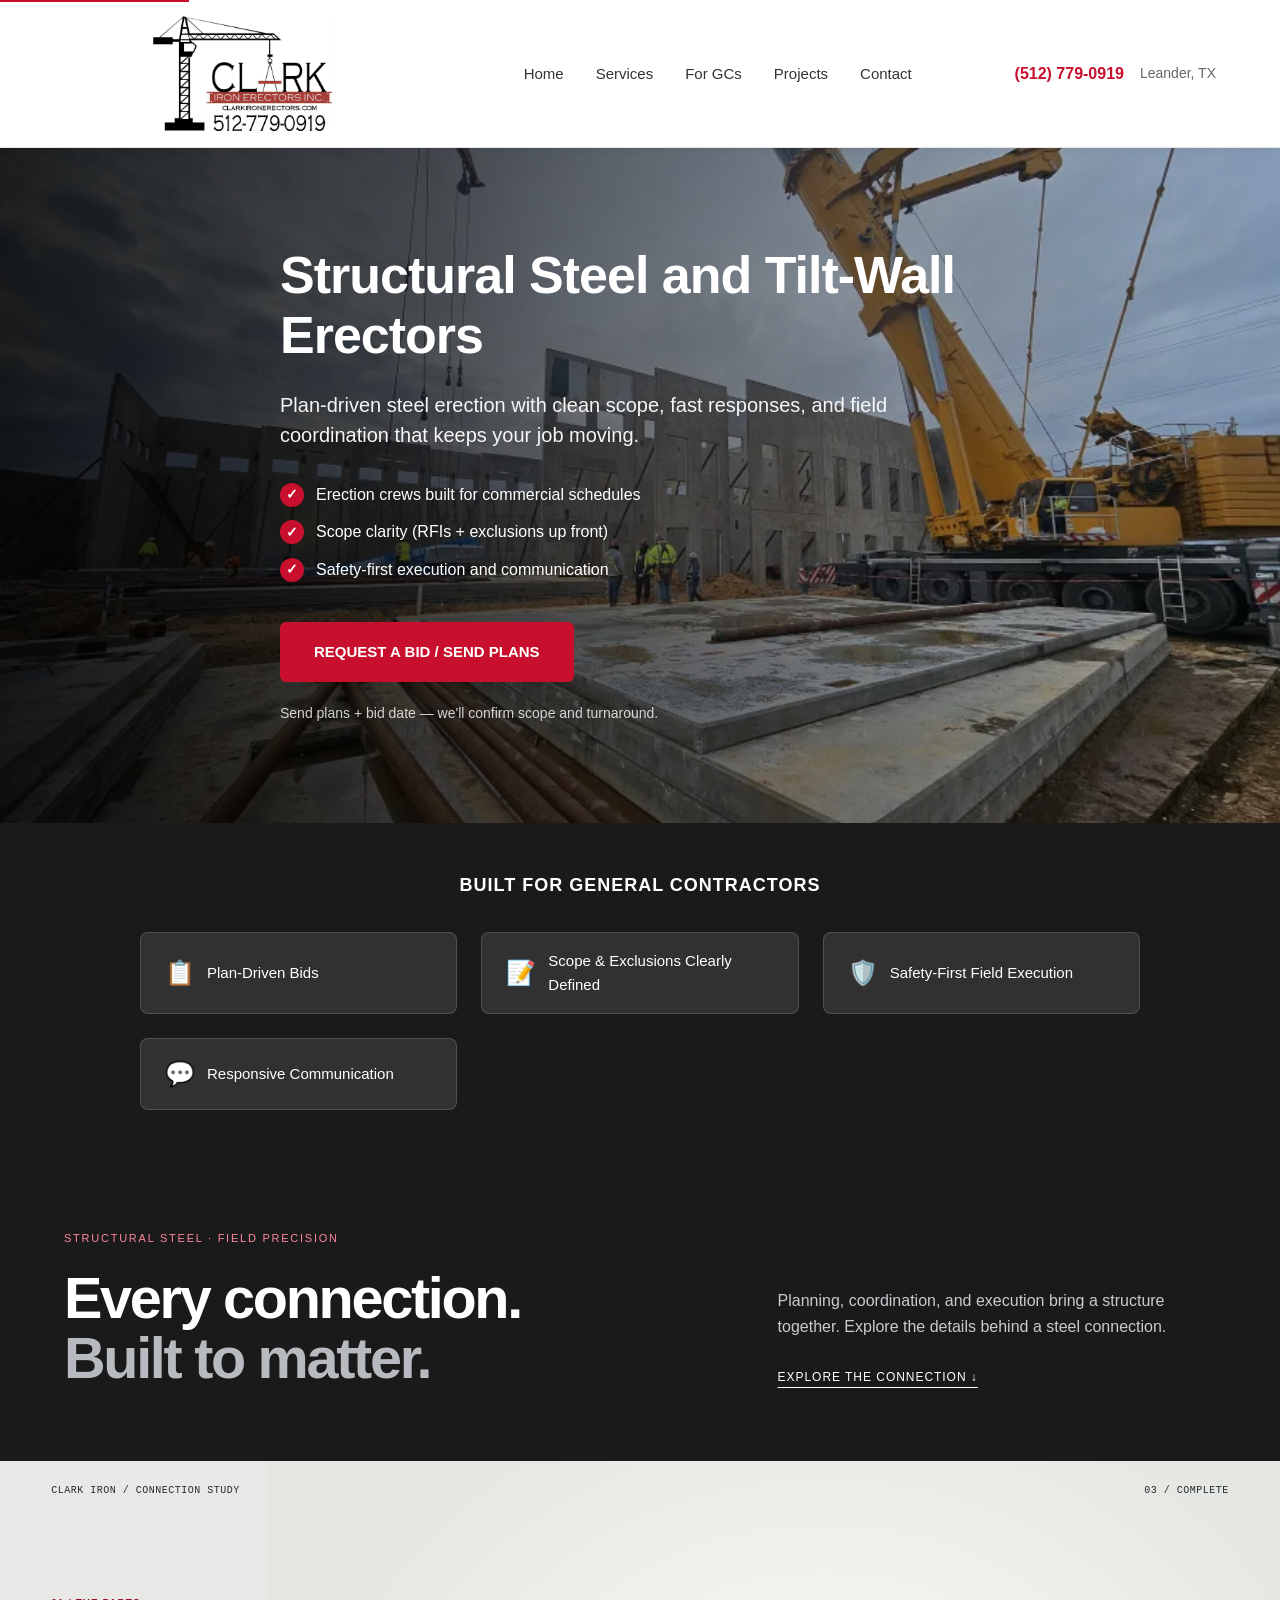
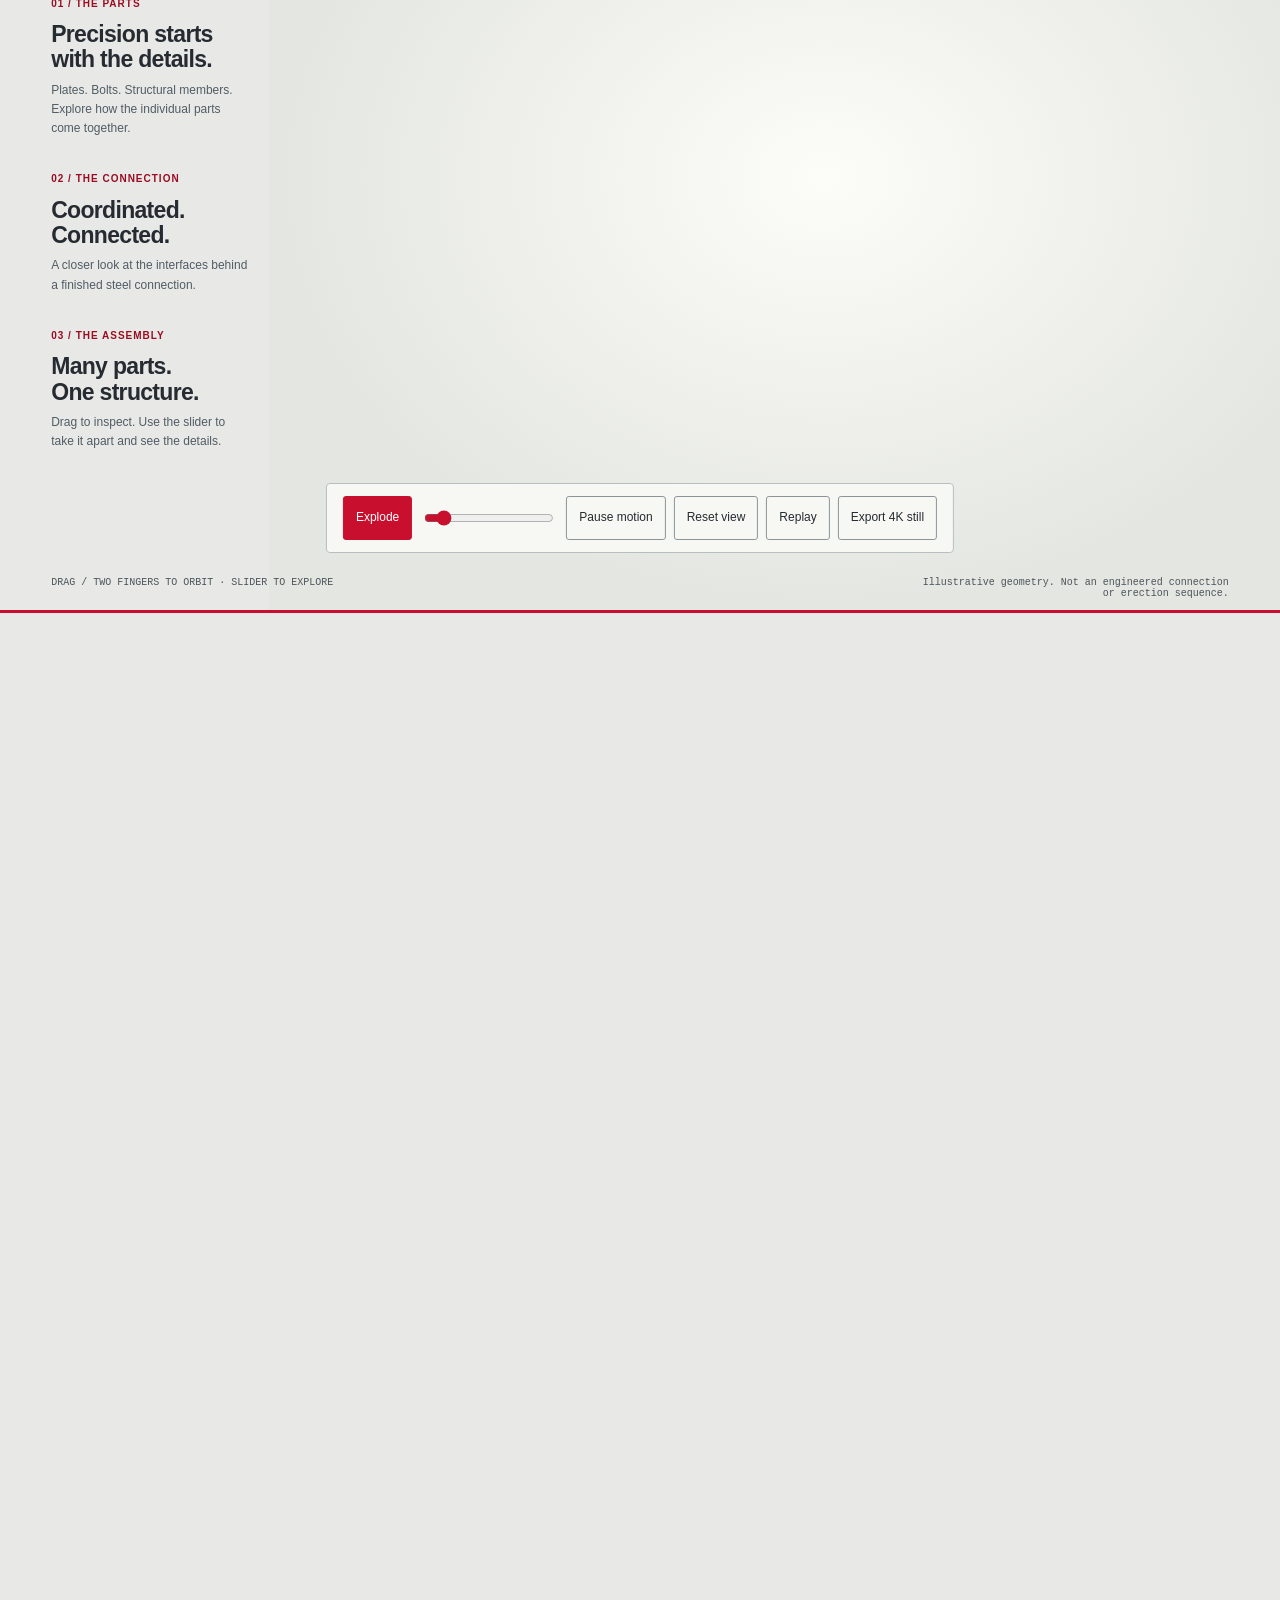
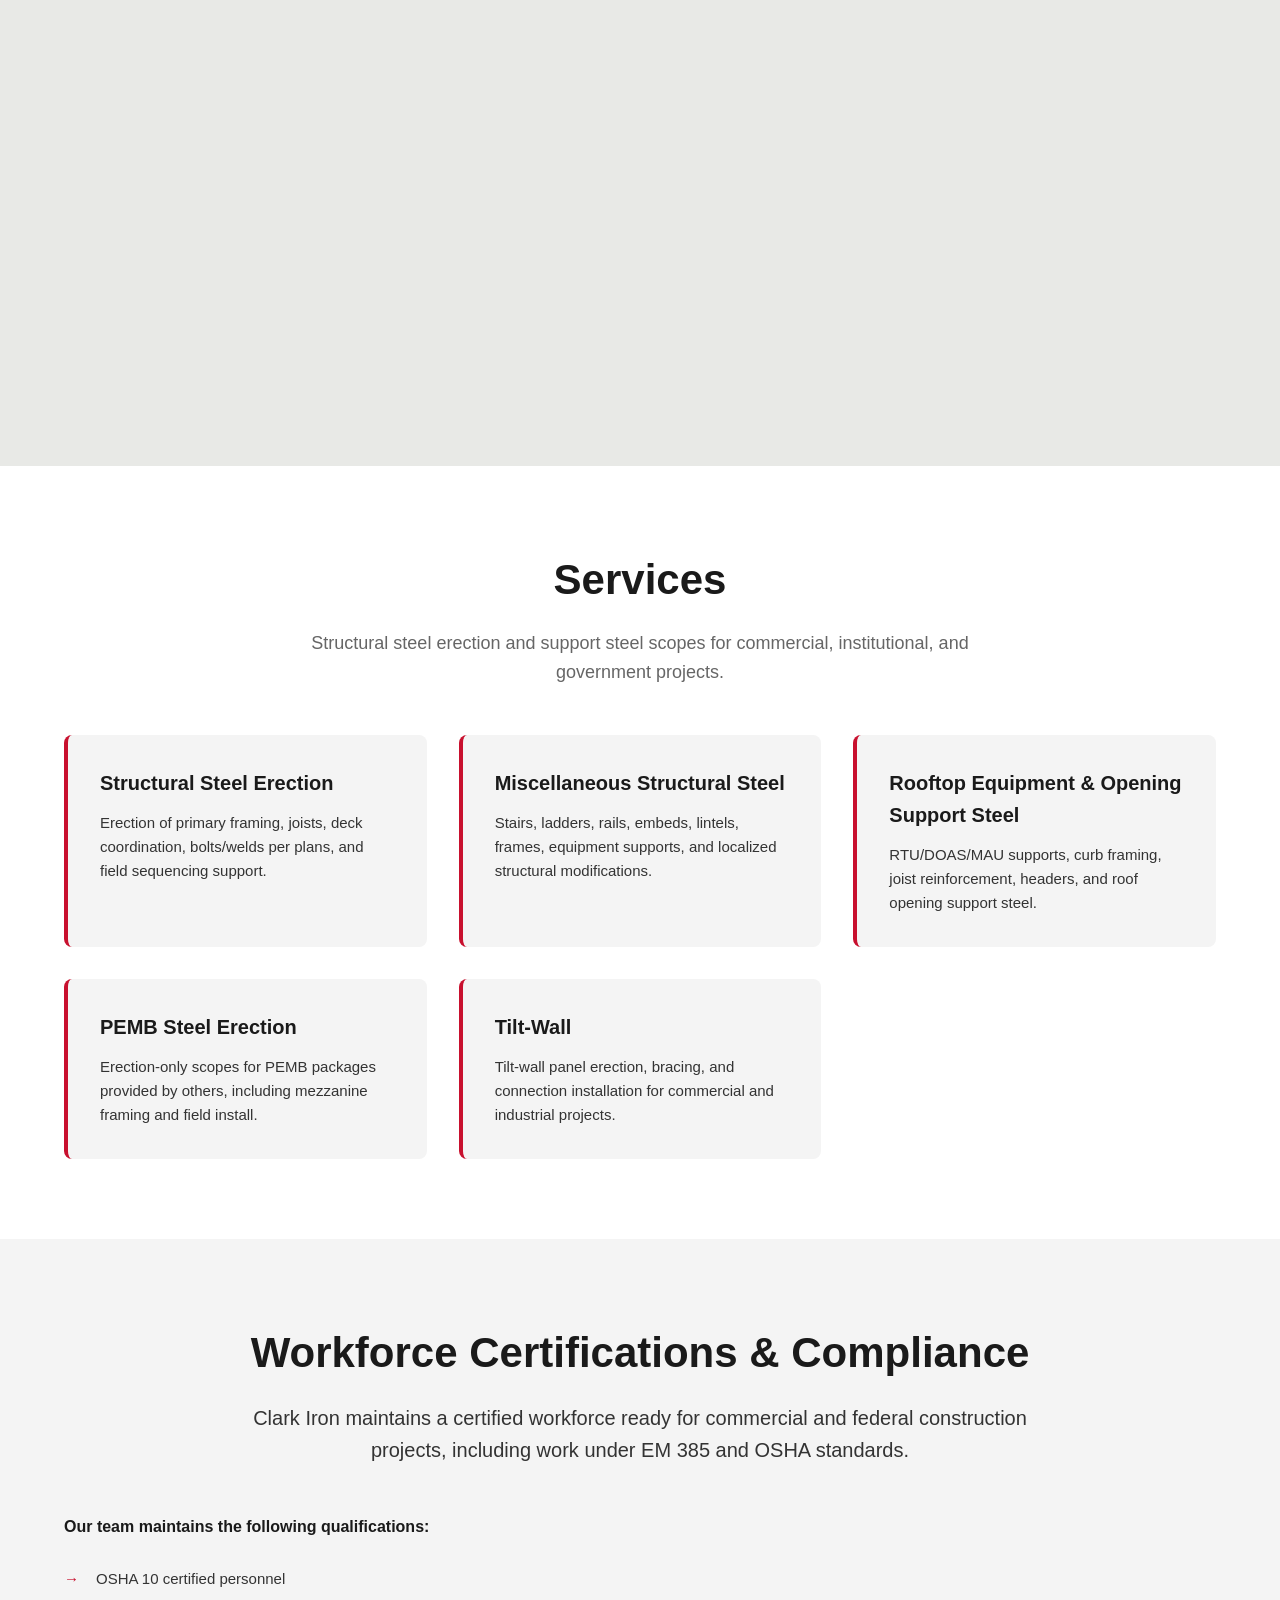
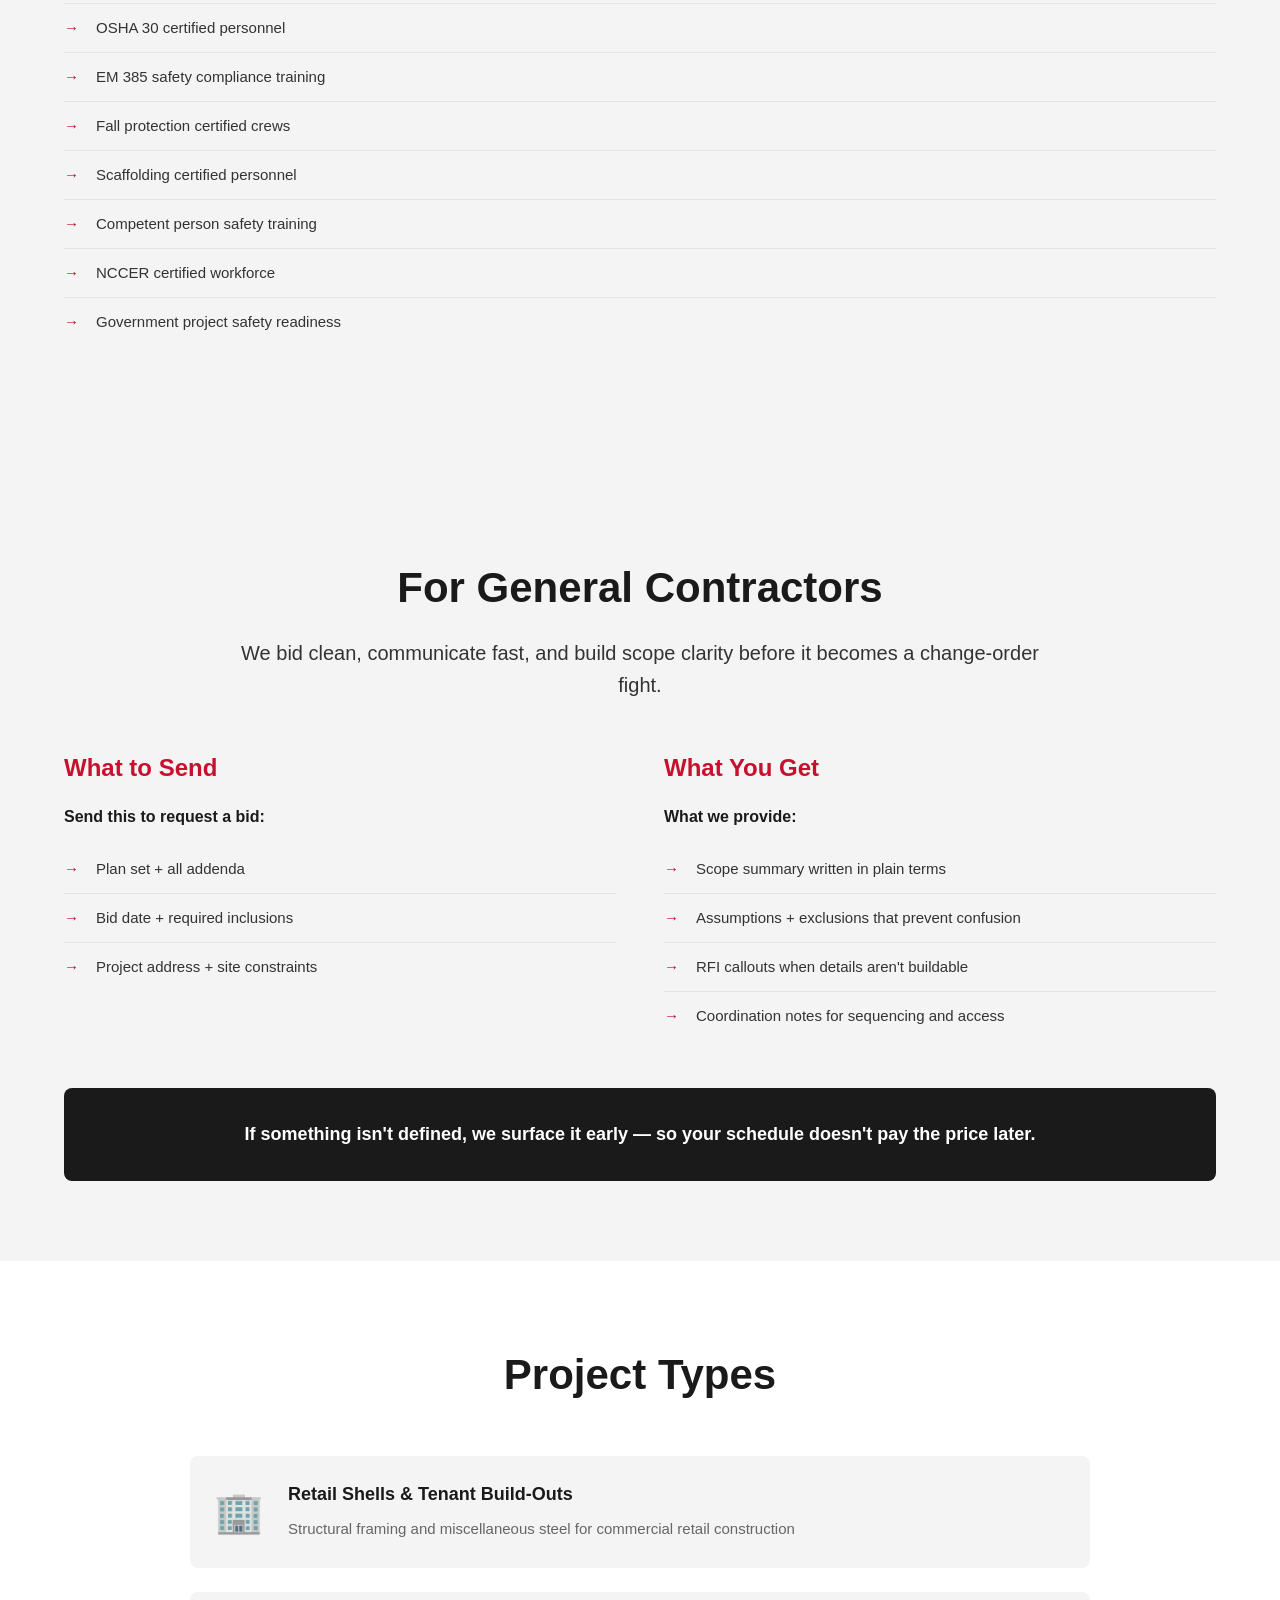
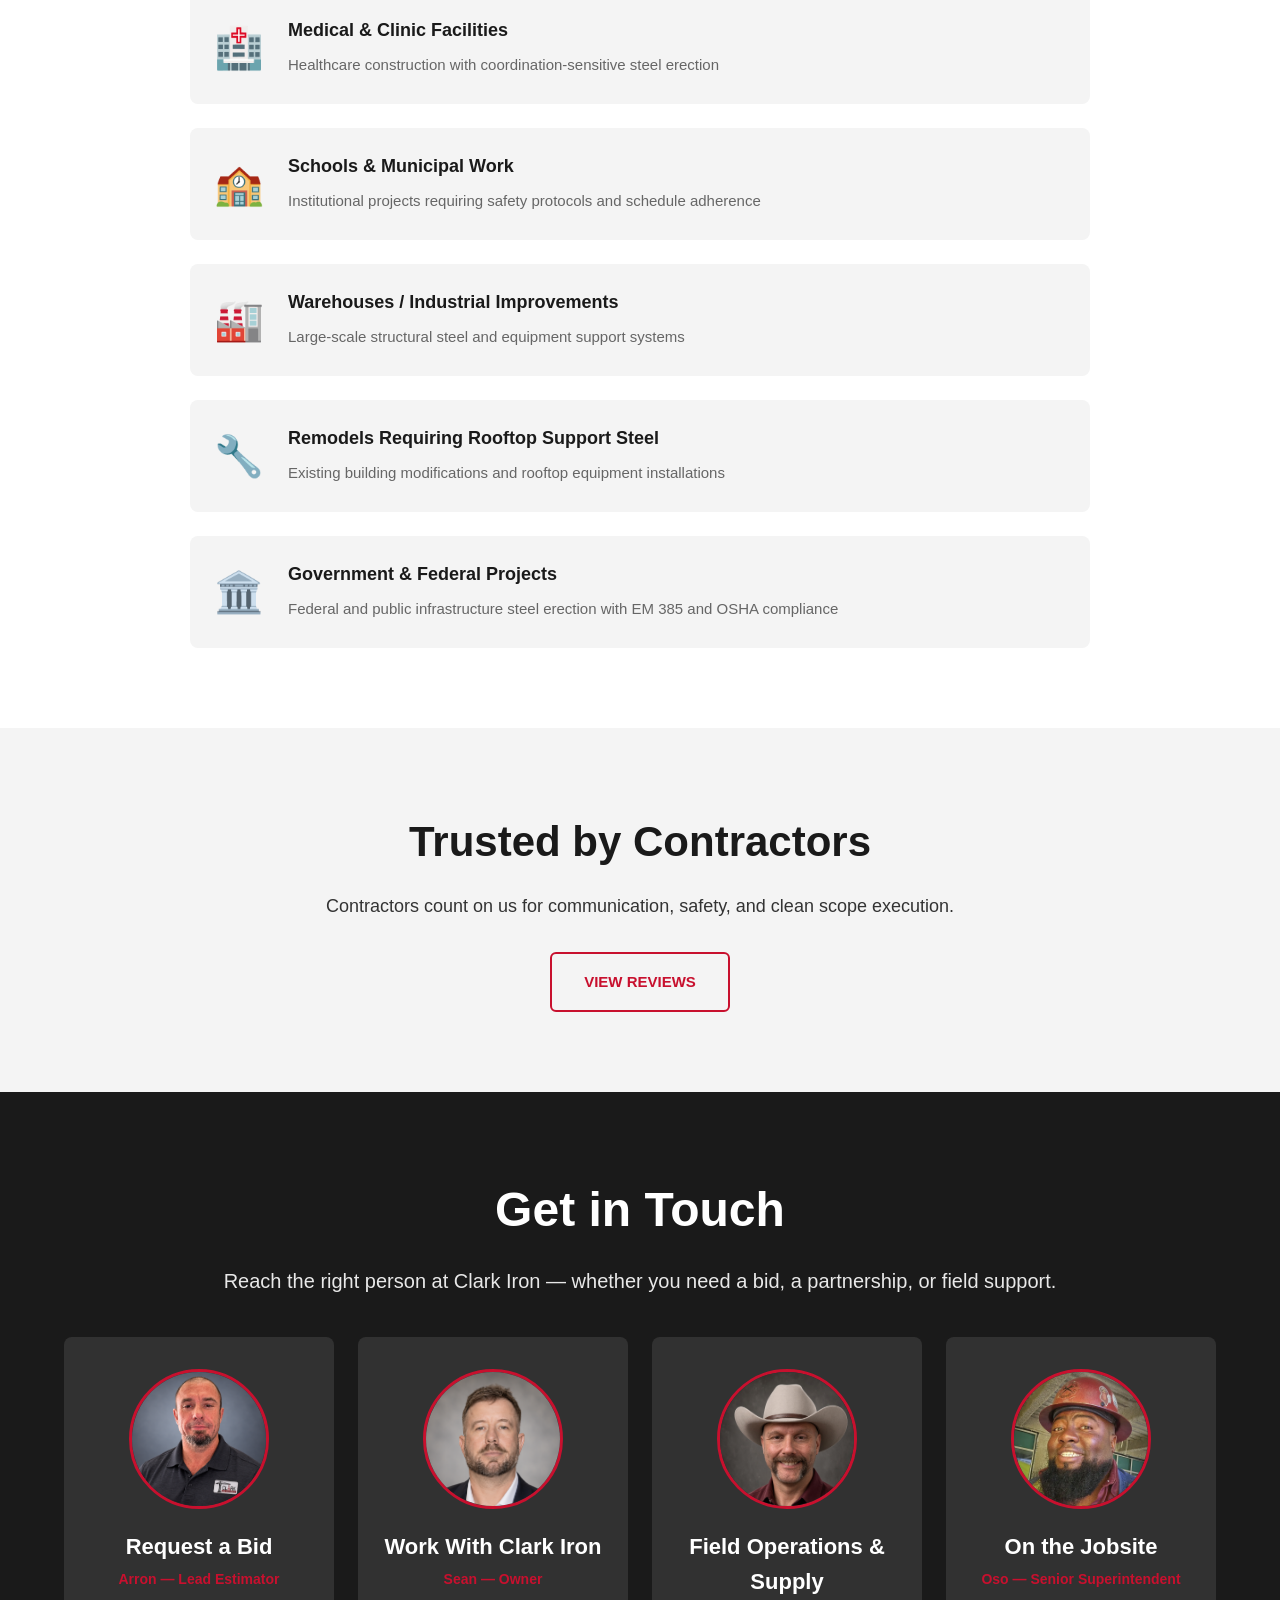
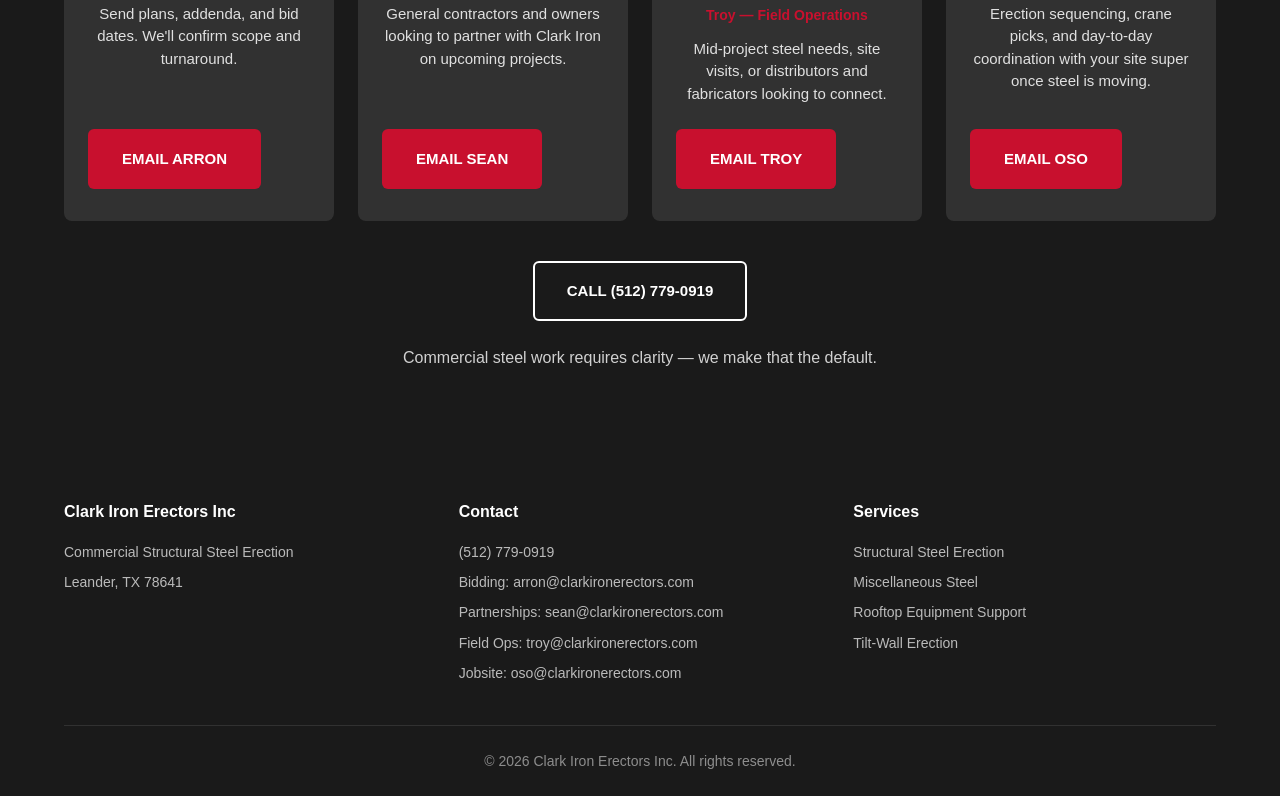
==== commit e41fcab7: "Integrate interactive steel connection study into homepage" ====
--- a/index.html
+++ b/index.html
@@ -42,6 +42,7 @@
     <link rel="sitemap" type="application/xml" title="Sitemap" href="/sitemap.xml">
 
     <link rel="stylesheet" href="css/styles.css">
+    <link rel="stylesheet" href="css/kinetic.css">
 
     <!-- Structured Data / Schema.org -->
     <script type="application/ld+json">
@@ -226,6 +227,69 @@
         </div>
     </section>
 
+    <section class="connection-intro" aria-labelledby="connection-heading">
+        <div class="container">
+            <div><p class="connection-eyebrow">STRUCTURAL STEEL · FIELD PRECISION</p>
+            <h2 id="connection-heading">Every connection.<br><span>Built to matter.</span></h2></div>
+            <div><p>Planning, coordination, and execution bring a structure together. Explore the details behind a steel connection.</p>
+            <a href="#connection-study">EXPLORE THE CONNECTION ↓</a></div>
+        </div>
+    </section>
+    <section class="kinetic-study" id="connection-study" aria-label="Interactive steel connection">
+        <div id="kinetic-narrative" class="narrative">
+        <div class="sticky">
+        <div class="stage" id="kinetic-stage">
+        <canvas id="kinetic-scene" role="img" aria-label="Illustrative 3D beam-to-column steel connection. Drag with a mouse or two fingers to rotate; use the assembly slider to explore.">
+        </canvas>
+        <div id="kinetic-callouts">
+        </div>
+        <div class="tip" id="kinetic-tip">
+        </div>
+        <div class="fallback">This illustrative steel connection joins a W21×62 beam to a W14×90 column with flange plates, a shear tab, and structural bolts. The interactive view requires JavaScript and WebGL.</div>
+        </div>
+        <div class="scene-top">
+        <span>CLARK IRON / CONNECTION STUDY</span>
+        <span id="kinetic-phase">01 / COMPONENTS</span>
+        </div>
+        <div class="chapters">
+        <div class="chapter active">
+        <b>01 / THE PARTS</b>
+        <h2>Precision starts <br>with the details.</h2>
+        <p>Plates. Bolts. Structural members. Explore how the individual parts come together.</p>
+        </div>
+        <div class="chapter">
+        <b>02 / THE CONNECTION</b>
+        <h2>Coordinated. <br>Connected.</h2>
+        <p>A closer look at the interfaces behind a finished steel connection.</p>
+        </div>
+        <div class="chapter">
+        <b>03 / THE ASSEMBLY</b>
+        <h2>Many parts. <br>One structure.</h2>
+        <p>Drag to inspect. Use the slider to take it apart and see the details.</p>
+        </div>
+        </div>
+        <div class="hud">
+        <button type="button" disabled id="kinetic-toggle">Assemble</button>
+        <input disabled id="kinetic-scrub" type="range" min="0" max="1000" value="1000" aria-label="Exploded view amount">
+        <div class="control-row">
+        <button type="button" disabled id="kinetic-motion">Pause motion</button>
+        <button type="button" disabled id="kinetic-view">Reset view</button>
+        <button type="button" disabled id="kinetic-replay">Replay</button>
+        <button type="button" disabled id="kinetic-export">Export 4K still</button>
+        </div>
+        </div>
+        <div class="scene-note">
+        <span>DRAG / TWO FINGERS TO ORBIT · SLIDER TO EXPLORE</span>
+        <span>Illustrative geometry. Not an engineered connection or erection sequence.</span>
+        </div>
+        <div class="rail">
+        <i id="kinetic-progress">
+        </i>
+        </div>
+        </div>
+        </div>
+        </section>
+
     <!-- SECTION 3: SERVICES (Commercial buckets only) -->
     <section id="services" class="services">
         <div class="container">
@@ -475,5 +539,6 @@
     </footer>
 
     <script src="js/main.js"></script>
+    <script type="module" src="js/kinetic/load.js"></script>
 </body>
 </html>
--- a/css/kinetic.css
+++ b/css/kinetic.css
@@ -0,0 +1,72 @@
+/* Scoped connection study, adapted from the supplied kinetic review. */
+.connection-intro { background: #1a1a1a; color: #fff; padding: 72px 0; }
+.connection-intro .container { display: grid; grid-template-columns: 1.5fr 1fr; align-items: end; gap: 56px; }
+.connection-eyebrow { color: #ff899c; font-size: 11px; letter-spacing: .16em; margin-bottom: 20px; }
+.connection-intro h2 { font-size: clamp(36px, 4.5vw, 64px); line-height: 1.05; letter-spacing: -.04em; }
+.connection-intro h2 span { color: #b7bbc0; }
+.connection-intro p:not(.connection-eyebrow) { color: #c8cbd0; margin-bottom: 24px; }
+.connection-intro a { color: #fff; font-size: 12px; letter-spacing: .08em; text-underline-offset: 6px; }
+#connection-study { --study-header: 148px; color: #252b31; background: #e8e9e6; scroll-margin-top: var(--study-header); }
+#connection-study .narrative { height: 245vh; position: relative; }
+#connection-study .sticky { position: sticky; top: var(--study-header); height: calc(100svh - var(--study-header)); min-height: 420px; overflow: hidden; }
+#connection-study .stage { position: absolute; inset: 0 0 0 21%; background: radial-gradient(ellipse at 55% 42%, #fcfcf9, #e4e6e1 70%); }
+#connection-study canvas { width: 100%; height: 100%; display: block; touch-action: pan-y; }
+#connection-study .scene-top { position: absolute; top: 24px; left: 4%; right: 4%; display: flex; justify-content: space-between; gap: 16px; pointer-events: none; font: 10px monospace; letter-spacing: .05em; }
+#connection-study .chapters { position: absolute; left: 4%; top: 17%; width: 200px; pointer-events: none; }
+#connection-study .chapter { opacity: .3; margin-bottom: 26px; transition: opacity .4s; }
+#connection-study .chapter.active { opacity: 1; }
+#connection-study .chapter b { color: #9a0c23; font-size: 10px; letter-spacing: .1em; }
+#connection-study .chapter h2 { font-size: 23px; letter-spacing: -.03em; line-height: 1.1; margin: 8px 0; }
+#connection-study .chapter p { font-size: 12px; line-height: 1.6; color: #505c65; }
+#connection-study .hud { position: absolute; bottom: 60px; left: 50%; transform: translateX(-50%); display: flex; align-items: center; justify-content: center; gap: 12px; padding: 12px 16px; border: 1px solid #b8bec0; border-radius: 4px; background: #f8f9f5f2; max-width: 94%; z-index: 5; }
+#connection-study button { min-height: 44px; border: 1px solid #899398; border-radius: 3px; padding: 10px 12px; background: transparent; color: #252b31; font: inherit; font-size: 12px; cursor: pointer; white-space: nowrap; }
+#connection-study button:hover { background: #e1e4df; }
+#connection-study button:disabled { opacity: .45; cursor: default; }
+#connection-study #kinetic-toggle { background: var(--primary-color); color: #fff; border-color: var(--primary-color); }
+#connection-study input { width: 130px; min-height: 44px; accent-color: var(--primary-color); }
+#connection-study .control-row { display: flex; gap: 8px; }
+#connection-study .scene-note { position: absolute; bottom: 14px; left: 4%; right: 4%; display: flex; justify-content: space-between; gap: 20px; font: 10px monospace; color: #4b555b; pointer-events: none; }
+#connection-study .scene-note span:last-child { max-width: 310px; text-align: right; }
+#connection-study .rail { position: absolute; bottom: 0; width: 100%; height: 3px; background: #d3d8d0; }
+#connection-study .rail i { display: block; height: 100%; width: 0; background: var(--primary-color); }
+#kinetic-callouts { position: absolute; inset: 0; pointer-events: none; overflow: hidden; }
+#connection-study .callout { position: absolute; left: 0; top: 0; display: flex; align-items: center; white-space: nowrap; opacity: 0; pointer-events: none; font: 11px Arial, sans-serif; }
+#connection-study .callout.l { flex-direction: row-reverse; }
+#connection-study .callout .dot { width: 6px; height: 6px; border-radius: 50%; background: #c8102e; flex: none; }
+#connection-study .callout .lead { width: 25px; height: 1px; background: #c8102e80; flex: none; }
+#connection-study .callout .txt { padding: 5px 8px; background: #f8f9f2ed; border: 1px solid #bbc1b7; border-radius: 3px; }
+#connection-study .tip { position: absolute; top: 0; left: 0; opacity: 0; pointer-events: none; padding: 9px 12px; background: #252b31; color: #fff; font-size: 12px; z-index: 6; }
+#connection-study .tip b { display: block; }
+#connection-study .tip span { color: #d3d8da; font-size: 11px; }
+#connection-study .fallback { position: absolute; left: 10%; right: 10%; top: 35%; padding: 24px; background: #f8f9f2; border-left: 3px solid var(--primary-color); font-size: 16px; }
+#connection-study.ready .fallback { display: none; }
+#connection-study:not(.ready) canvas, #connection-study.unavailable canvas { visibility: hidden; }
+#connection-study.unavailable .fallback { display: block; }
+#connection-study:not(.ready) .narrative, #connection-study.unavailable .narrative { height: calc(100svh - var(--study-header)); min-height: 520px; }
+#connection-study :is(button, input):focus-visible, .connection-intro a:focus-visible { outline: 3px solid #c8102e; outline-offset: 4px; }
+@media (max-width: 1000px) {
+    #connection-study .stage { inset: 150px 0 155px; }
+    #connection-study .chapters { left: 5%; right: 5%; top: 55px; width: auto; }
+    #connection-study .chapter { display: none; }
+    #connection-study .chapter.active { display: block; }
+    #connection-study .chapter h2 { font-size: 21px; margin: 3px 0; }
+    #connection-study .chapter h2 br { display: none; }
+    #connection-study .chapter p { max-width: 450px; }
+    #connection-study .hud { flex-wrap: wrap; width: max-content; bottom: 65px; gap: 6px; padding: 8px; }
+    #connection-study .hud button { padding: 8px; font-size: 11px; }
+    #connection-study .control-row { justify-content: center; flex-wrap: wrap; gap: 6px; }
+    #connection-study .scene-note { font-size: 8px; gap: 16px; }
+    #connection-study .scene-note span { max-width: 48%; }
+    #connection-study .callout, #connection-study .tip { display: none; }
+    #connection-study .fallback { top: 10%; font-size: 13px; padding: 12px; }
+}
+@media (max-width: 768px) {
+    .connection-intro { padding: 48px 0; }
+    .connection-intro .container { grid-template-columns: 1fr; gap: 24px; }
+    #connection-study .scene-top { font-size: 8px; top: 18px; }
+    #connection-study .narrative { height: 200vh; }
+}
+@media (prefers-reduced-motion: reduce) {
+    #connection-study .narrative { height: calc(100svh - var(--study-header)); min-height: 520px; }
+    #connection-study .chapter { transition: none; }
+}
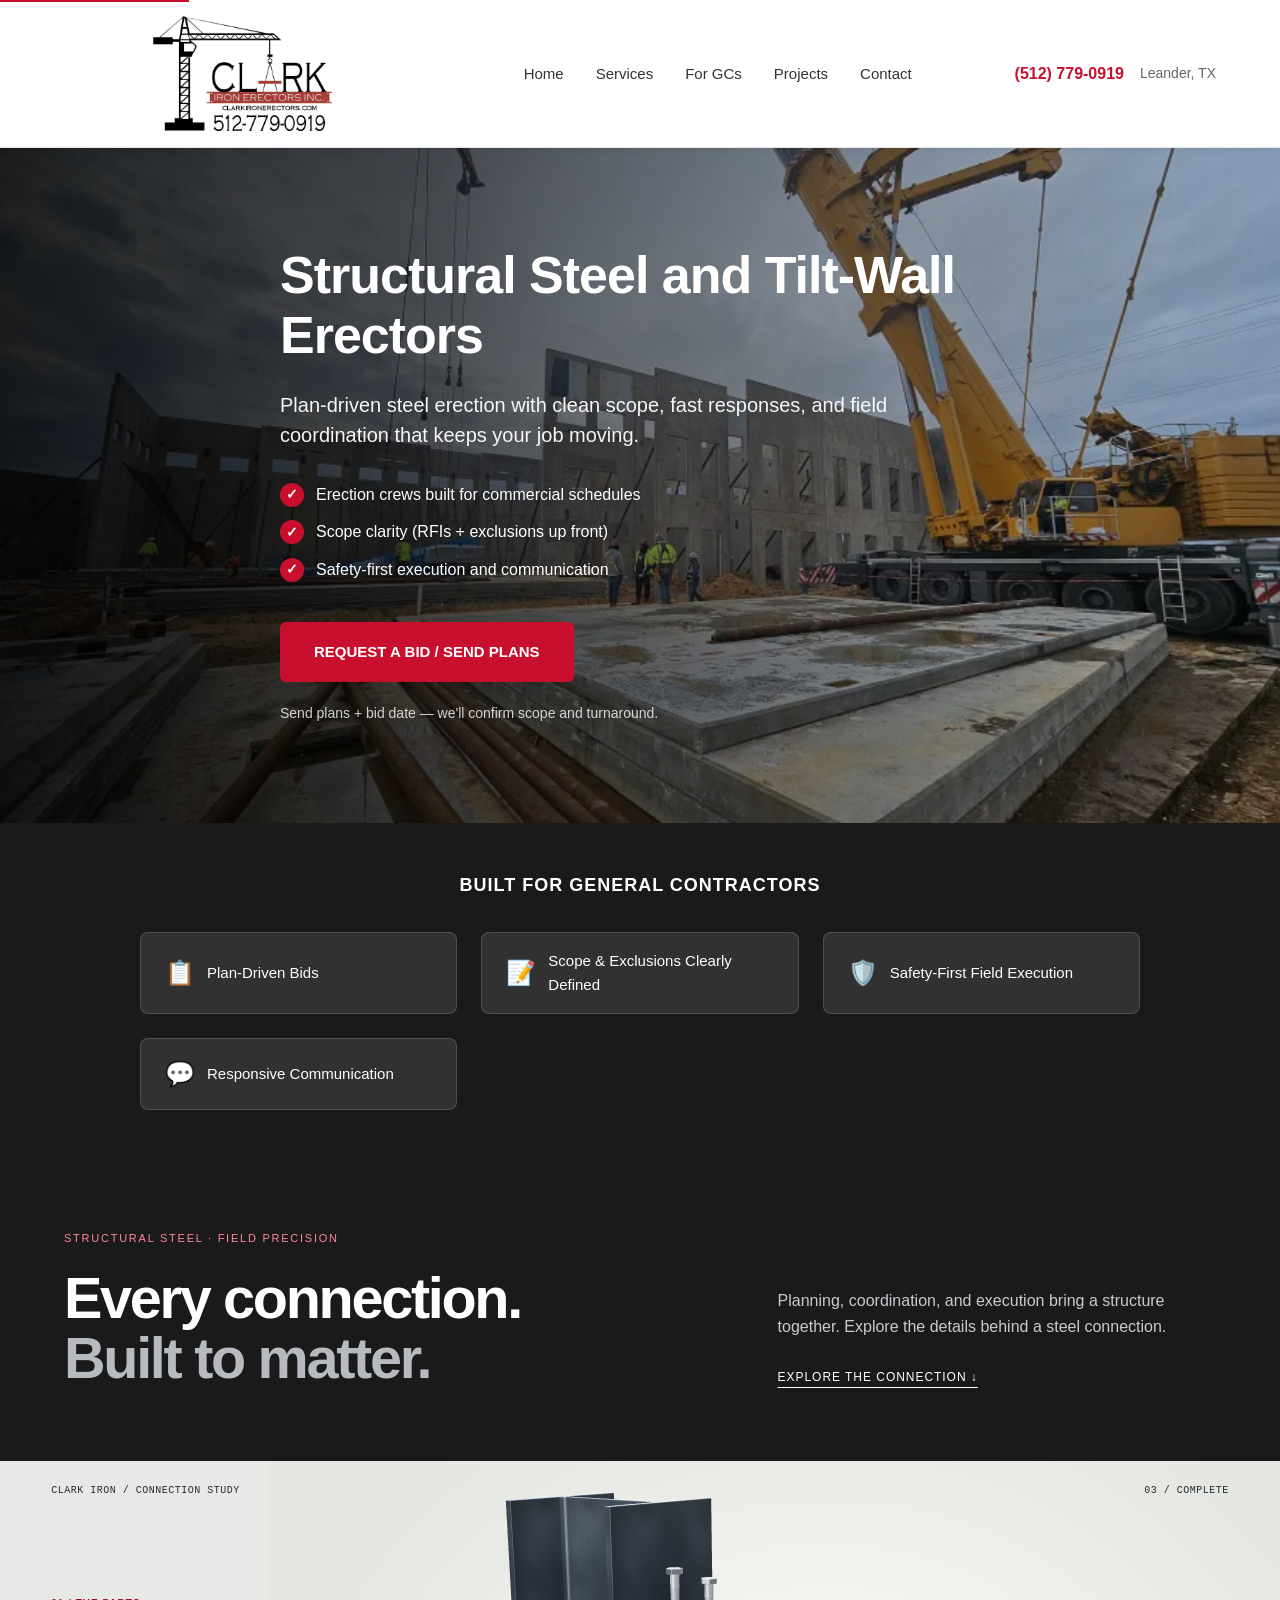
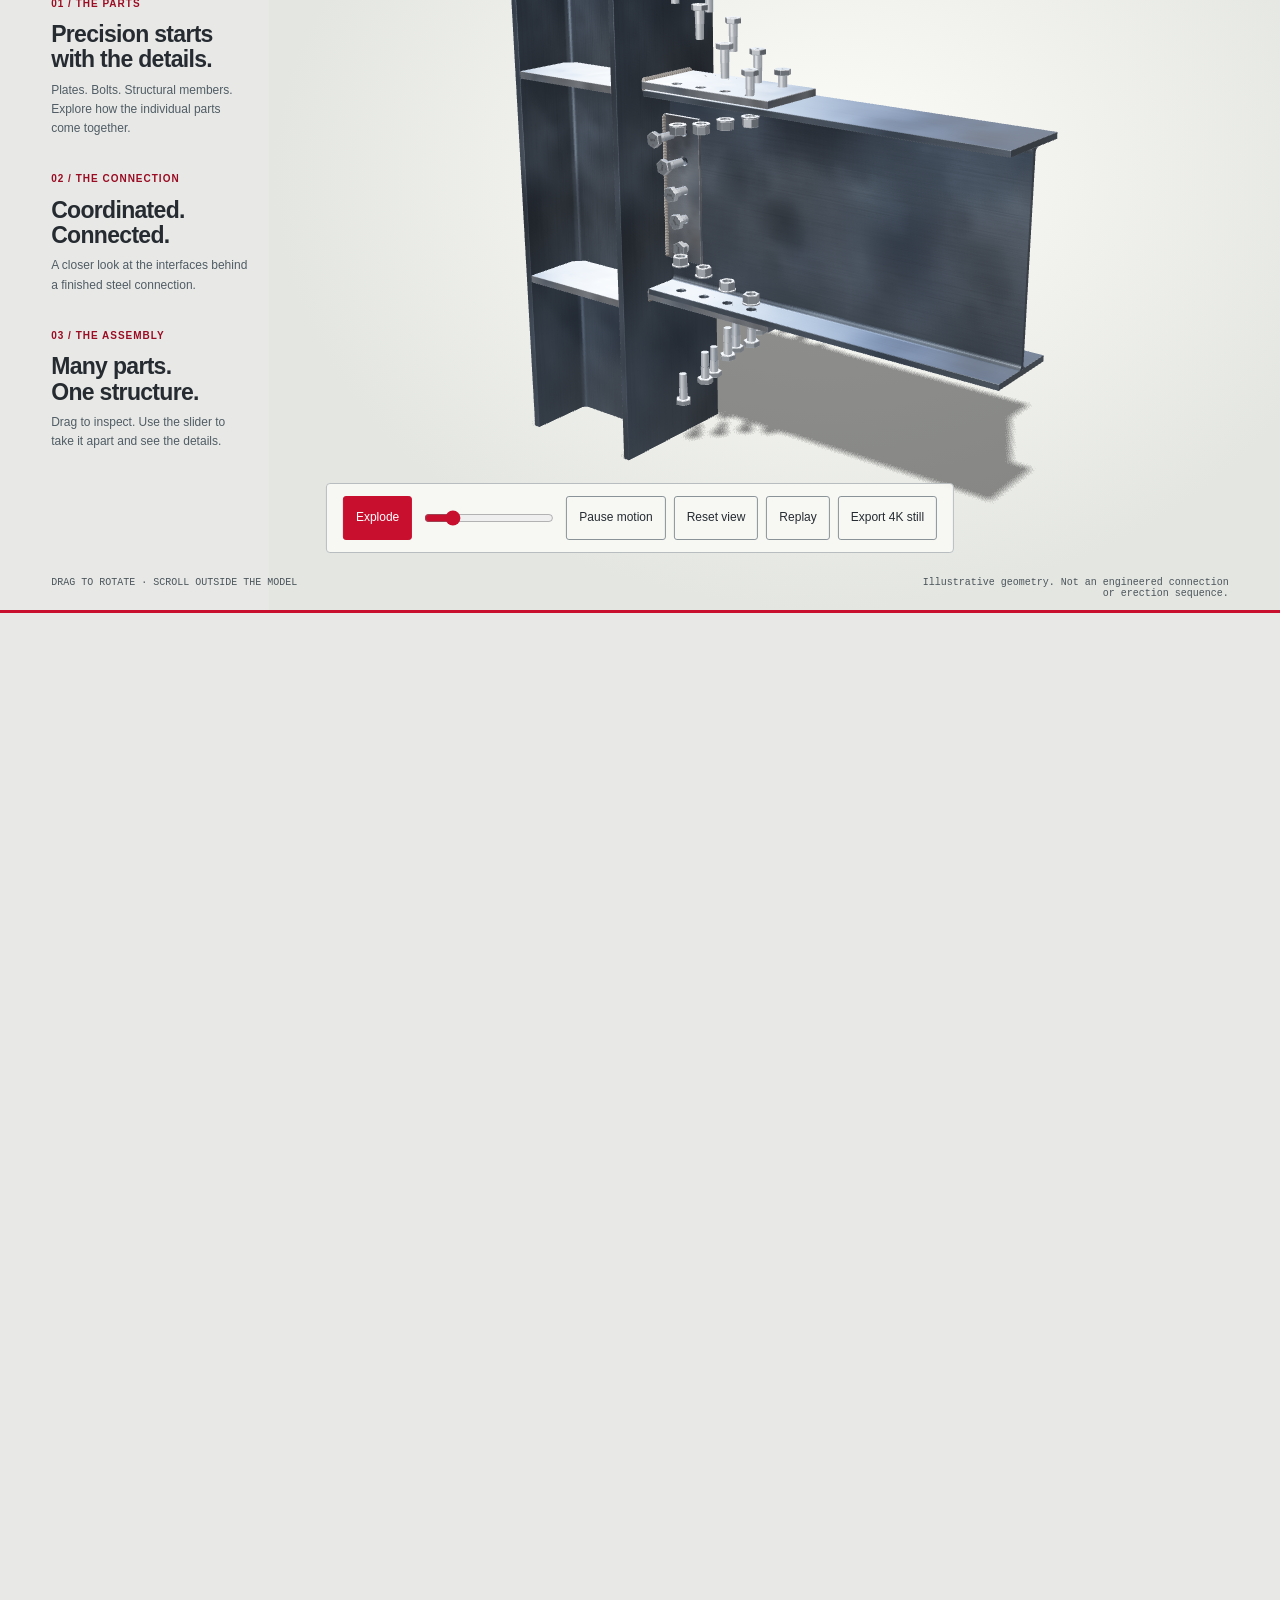
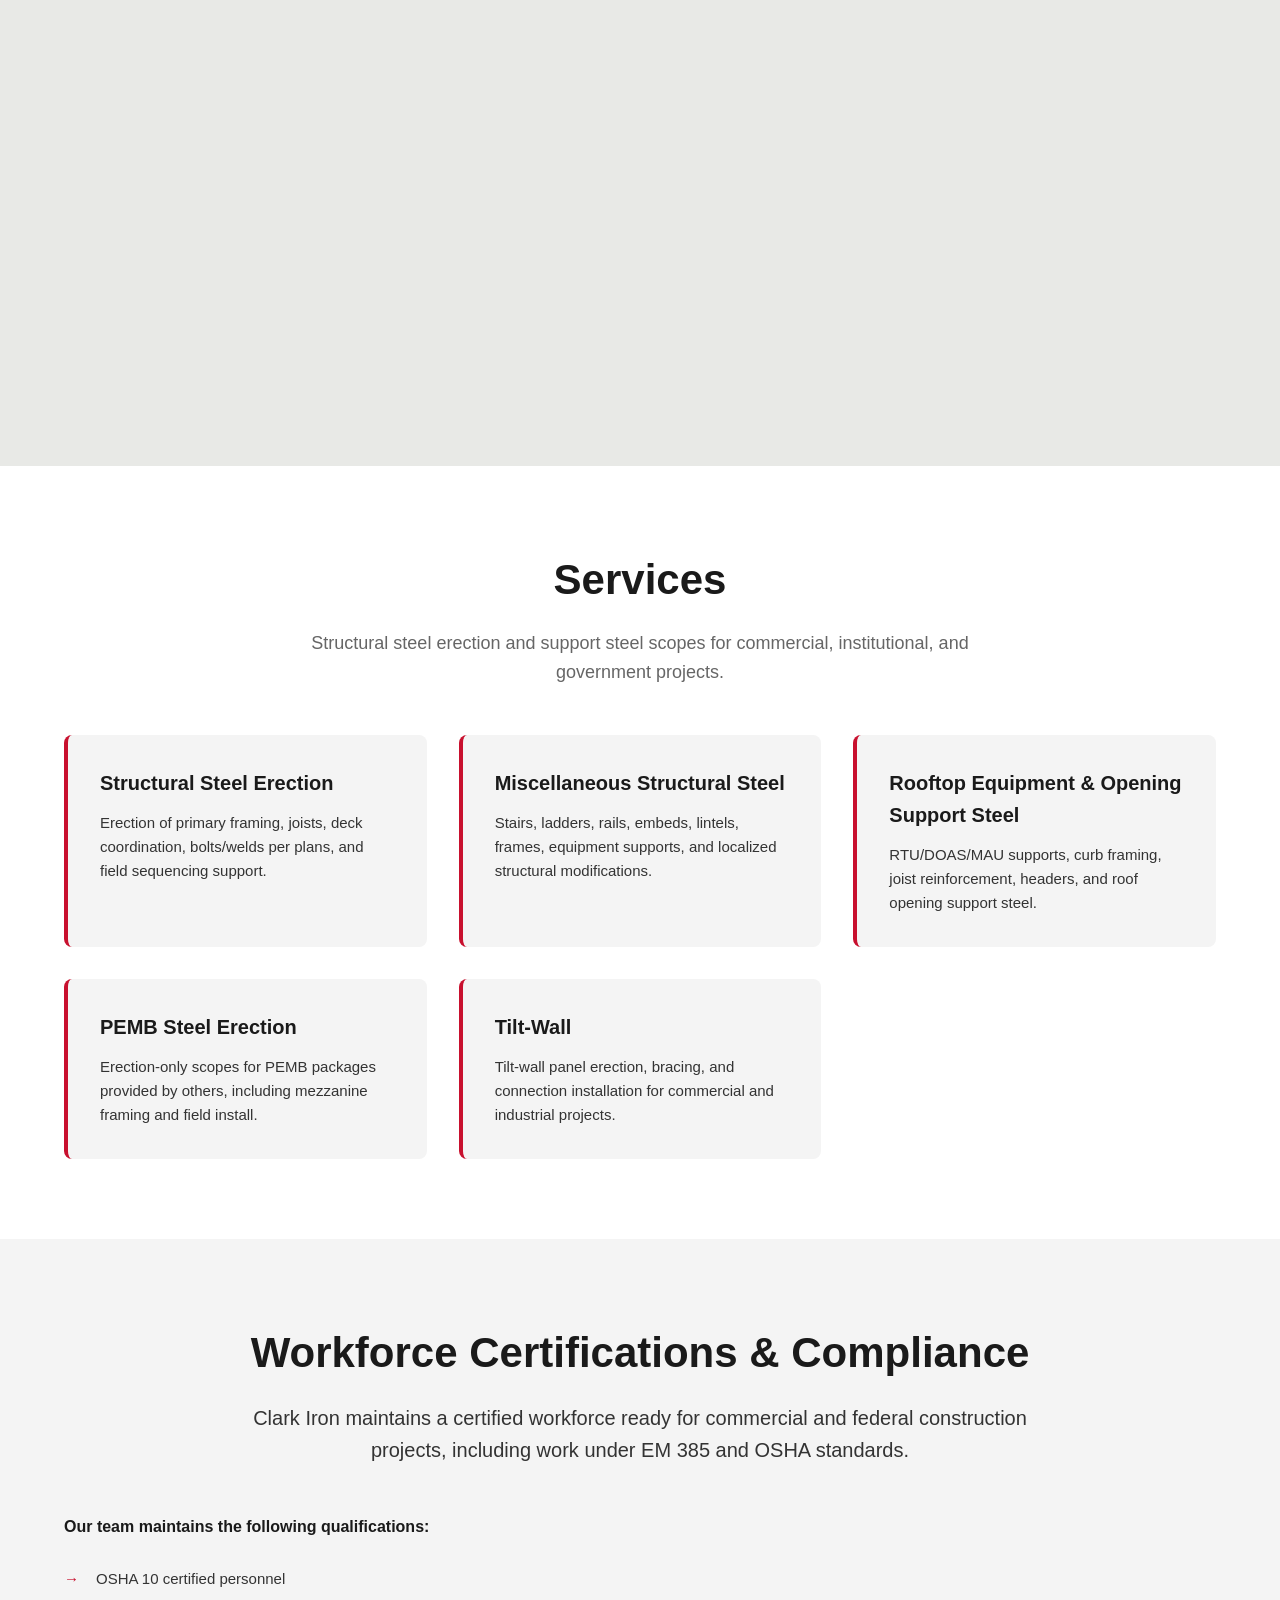
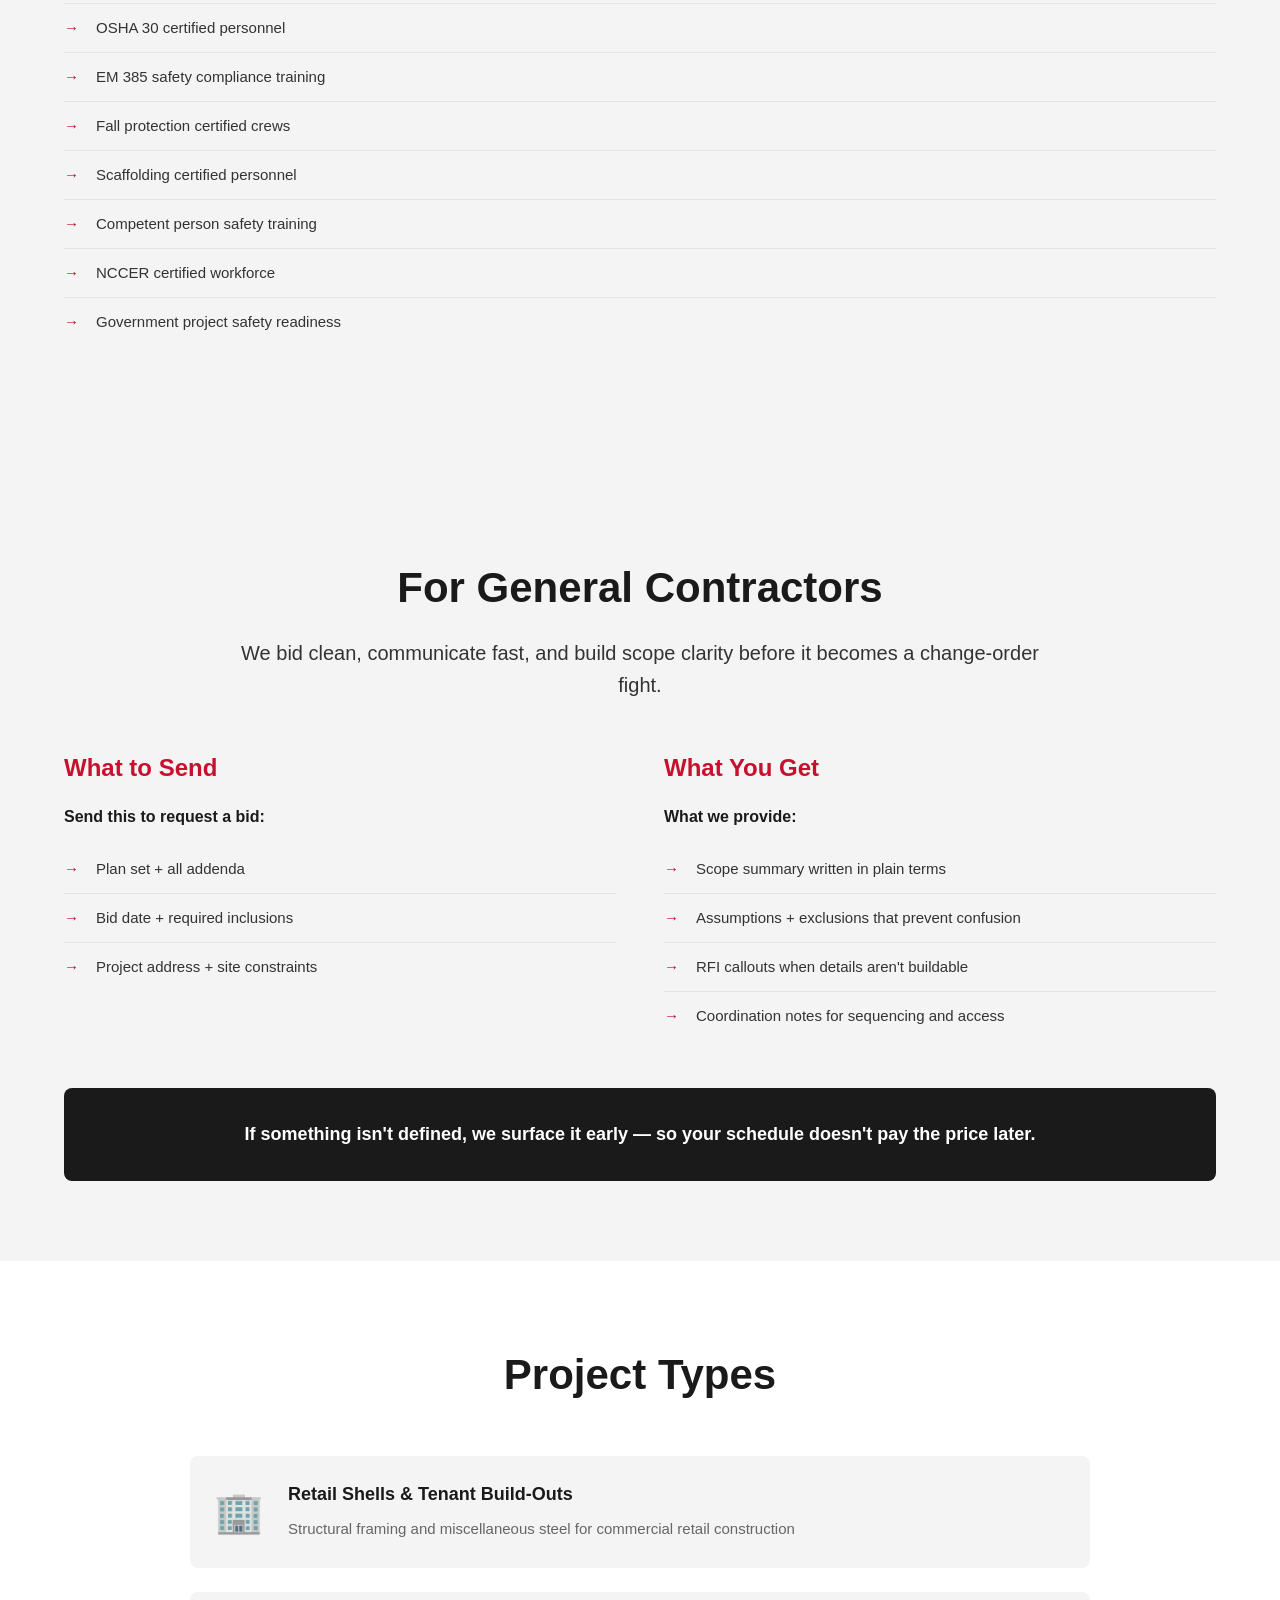
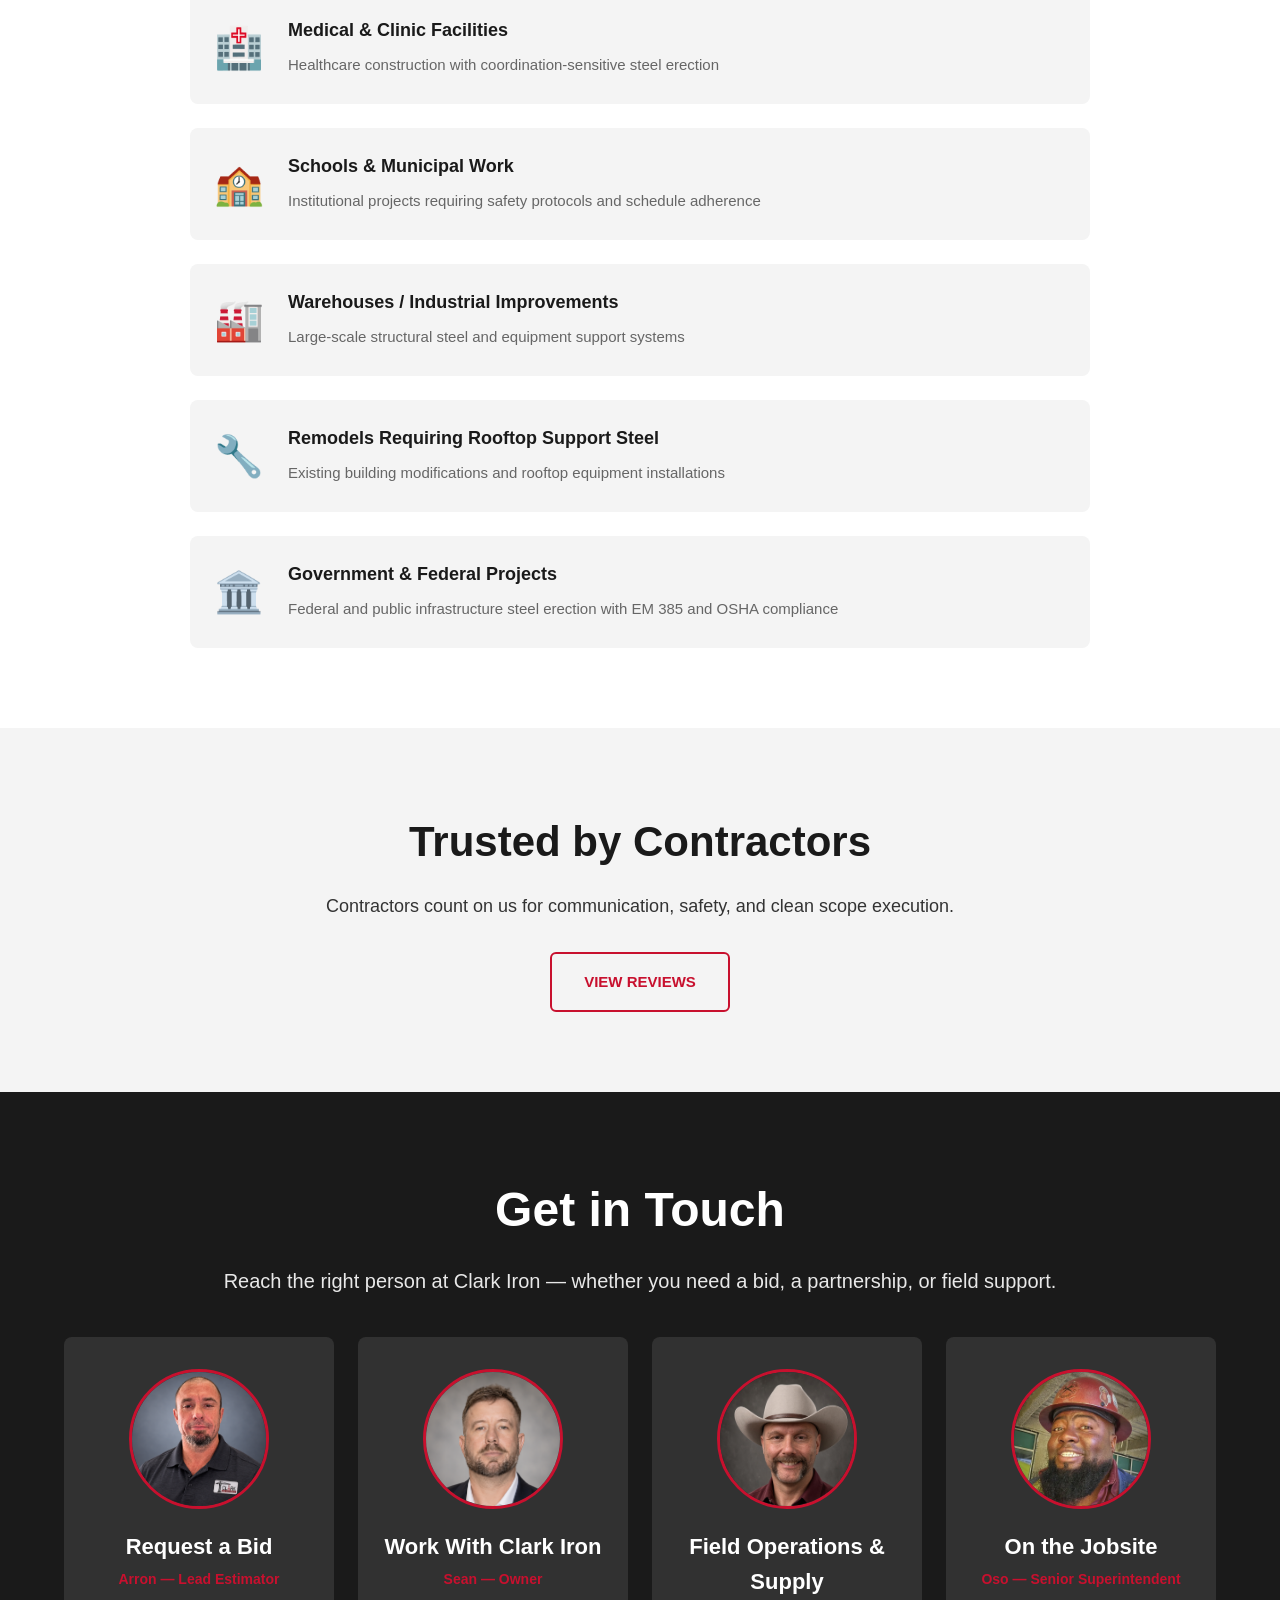
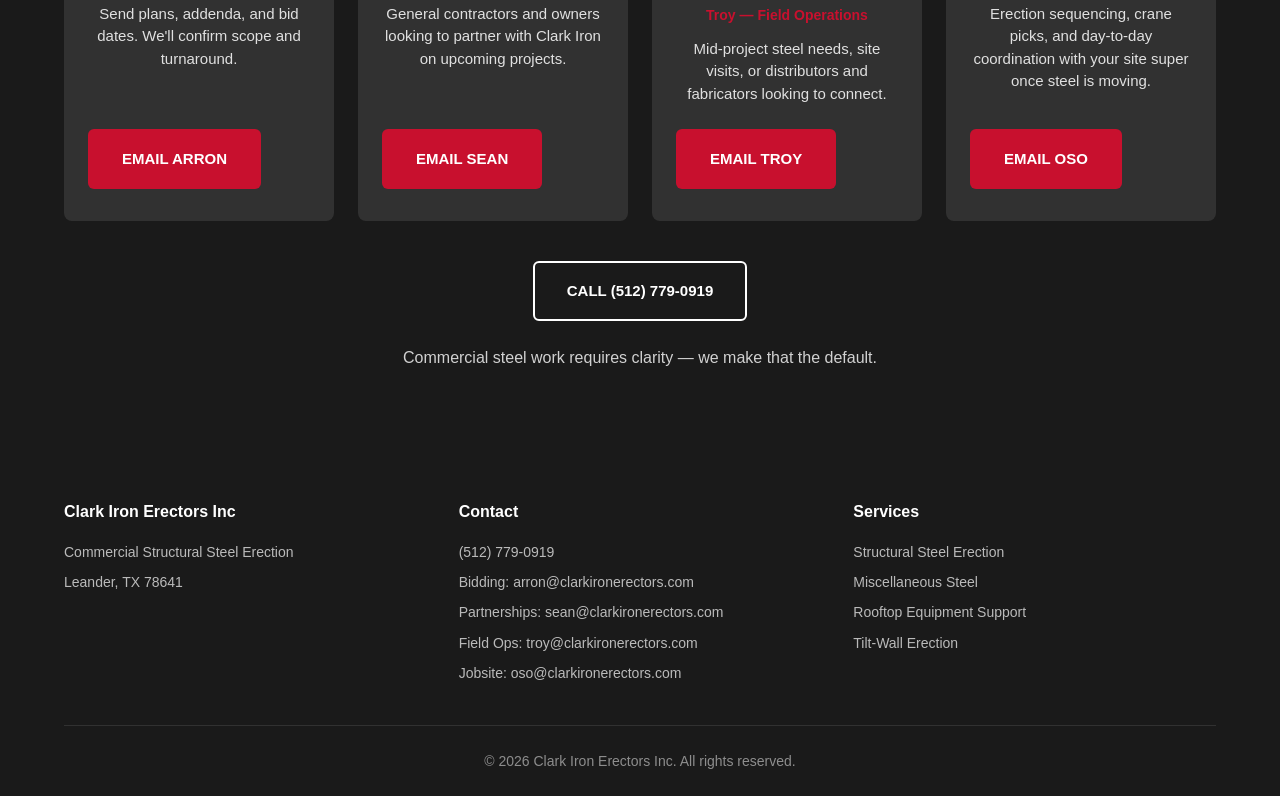
==== commit 110b160b: "Fix mobile touch rotation and show responsive part labels" ====
--- a/index.html
+++ b/index.html
@@ -239,7 +239,7 @@
         <div id="kinetic-narrative" class="narrative">
         <div class="sticky">
         <div class="stage" id="kinetic-stage">
-        <canvas id="kinetic-scene" role="img" aria-label="Illustrative 3D beam-to-column steel connection. Drag with a mouse or two fingers to rotate; use the assembly slider to explore.">
+        <canvas id="kinetic-scene" role="img" aria-label="Illustrative 3D beam-to-column steel connection. Drag with a mouse or one finger to rotate; use the assembly slider to explore.">
         </canvas>
         <div id="kinetic-callouts">
         </div>
@@ -279,7 +279,7 @@
         </div>
         </div>
         <div class="scene-note">
-        <span>DRAG / TWO FINGERS TO ORBIT · SLIDER TO EXPLORE</span>
+        <span>DRAG TO ROTATE · SCROLL OUTSIDE THE MODEL</span>
         <span>Illustrative geometry. Not an engineered connection or erection sequence.</span>
         </div>
         <div class="rail">
--- a/css/kinetic.css
+++ b/css/kinetic.css
@@ -10,7 +10,7 @@
 #connection-study .narrative { height: 245vh; position: relative; }
 #connection-study .sticky { position: sticky; top: var(--study-header); height: calc(100svh - var(--study-header)); min-height: 420px; overflow: hidden; }
 #connection-study .stage { position: absolute; inset: 0 0 0 21%; background: radial-gradient(ellipse at 55% 42%, #fcfcf9, #e4e6e1 70%); }
-#connection-study canvas { width: 100%; height: 100%; display: block; touch-action: pan-y; }
+#connection-study canvas { width: 100%; height: 100%; display: block; touch-action: none; }
 #connection-study .scene-top { position: absolute; top: 24px; left: 4%; right: 4%; display: flex; justify-content: space-between; gap: 16px; pointer-events: none; font: 10px monospace; letter-spacing: .05em; }
 #connection-study .chapters { position: absolute; left: 4%; top: 17%; width: 200px; pointer-events: none; }
 #connection-study .chapter { opacity: .3; margin-bottom: 26px; transition: opacity .4s; }
@@ -29,6 +29,8 @@
 #connection-study .scene-note span:last-child { max-width: 310px; text-align: right; }
 #connection-study .rail { position: absolute; bottom: 0; width: 100%; height: 3px; background: #d3d8d0; }
 #connection-study .rail i { display: block; height: 100%; width: 0; background: var(--primary-color); }
+#connection-study .mobile-leaders { display: none; position: absolute; inset: 0; width: 100%; height: 100%; overflow: hidden; pointer-events: none; }
+#connection-study .mobile-leaders line { stroke: #c8102e; stroke-width: 1; stroke-opacity: .65; }
 #kinetic-callouts { position: absolute; inset: 0; pointer-events: none; overflow: hidden; }
 #connection-study .callout { position: absolute; left: 0; top: 0; display: flex; align-items: center; white-space: nowrap; opacity: 0; pointer-events: none; font: 11px Arial, sans-serif; }
 #connection-study .callout.l { flex-direction: row-reverse; }
@@ -45,7 +47,7 @@
 #connection-study:not(.ready) .narrative, #connection-study.unavailable .narrative { height: calc(100svh - var(--study-header)); min-height: 520px; }
 #connection-study :is(button, input):focus-visible, .connection-intro a:focus-visible { outline: 3px solid #c8102e; outline-offset: 4px; }
 @media (max-width: 1000px) {
-    #connection-study .stage { inset: 150px 0 155px; }
+    #connection-study .stage { inset: 150px 0 185px; }
     #connection-study .chapters { left: 5%; right: 5%; top: 55px; width: auto; }
     #connection-study .chapter { display: none; }
     #connection-study .chapter.active { display: block; }
@@ -57,7 +59,11 @@
     #connection-study .control-row { justify-content: center; flex-wrap: wrap; gap: 6px; }
     #connection-study .scene-note { font-size: 8px; gap: 16px; }
     #connection-study .scene-note span { max-width: 48%; }
-    #connection-study .callout, #connection-study .tip { display: none; }
+    #connection-study .tip { display: none; }
+    #connection-study .callout { font-size: 9.5px; white-space: normal; }
+    #connection-study .callout .txt { max-width: 124px; padding: 3px 4px; line-height: 1.15; }
+    #connection-study .callout .dot, #connection-study .callout .lead { display: none; }
+    #connection-study .mobile-leaders { display: block; }
     #connection-study .fallback { top: 10%; font-size: 13px; padding: 12px; }
 }
 @media (max-width: 768px) {
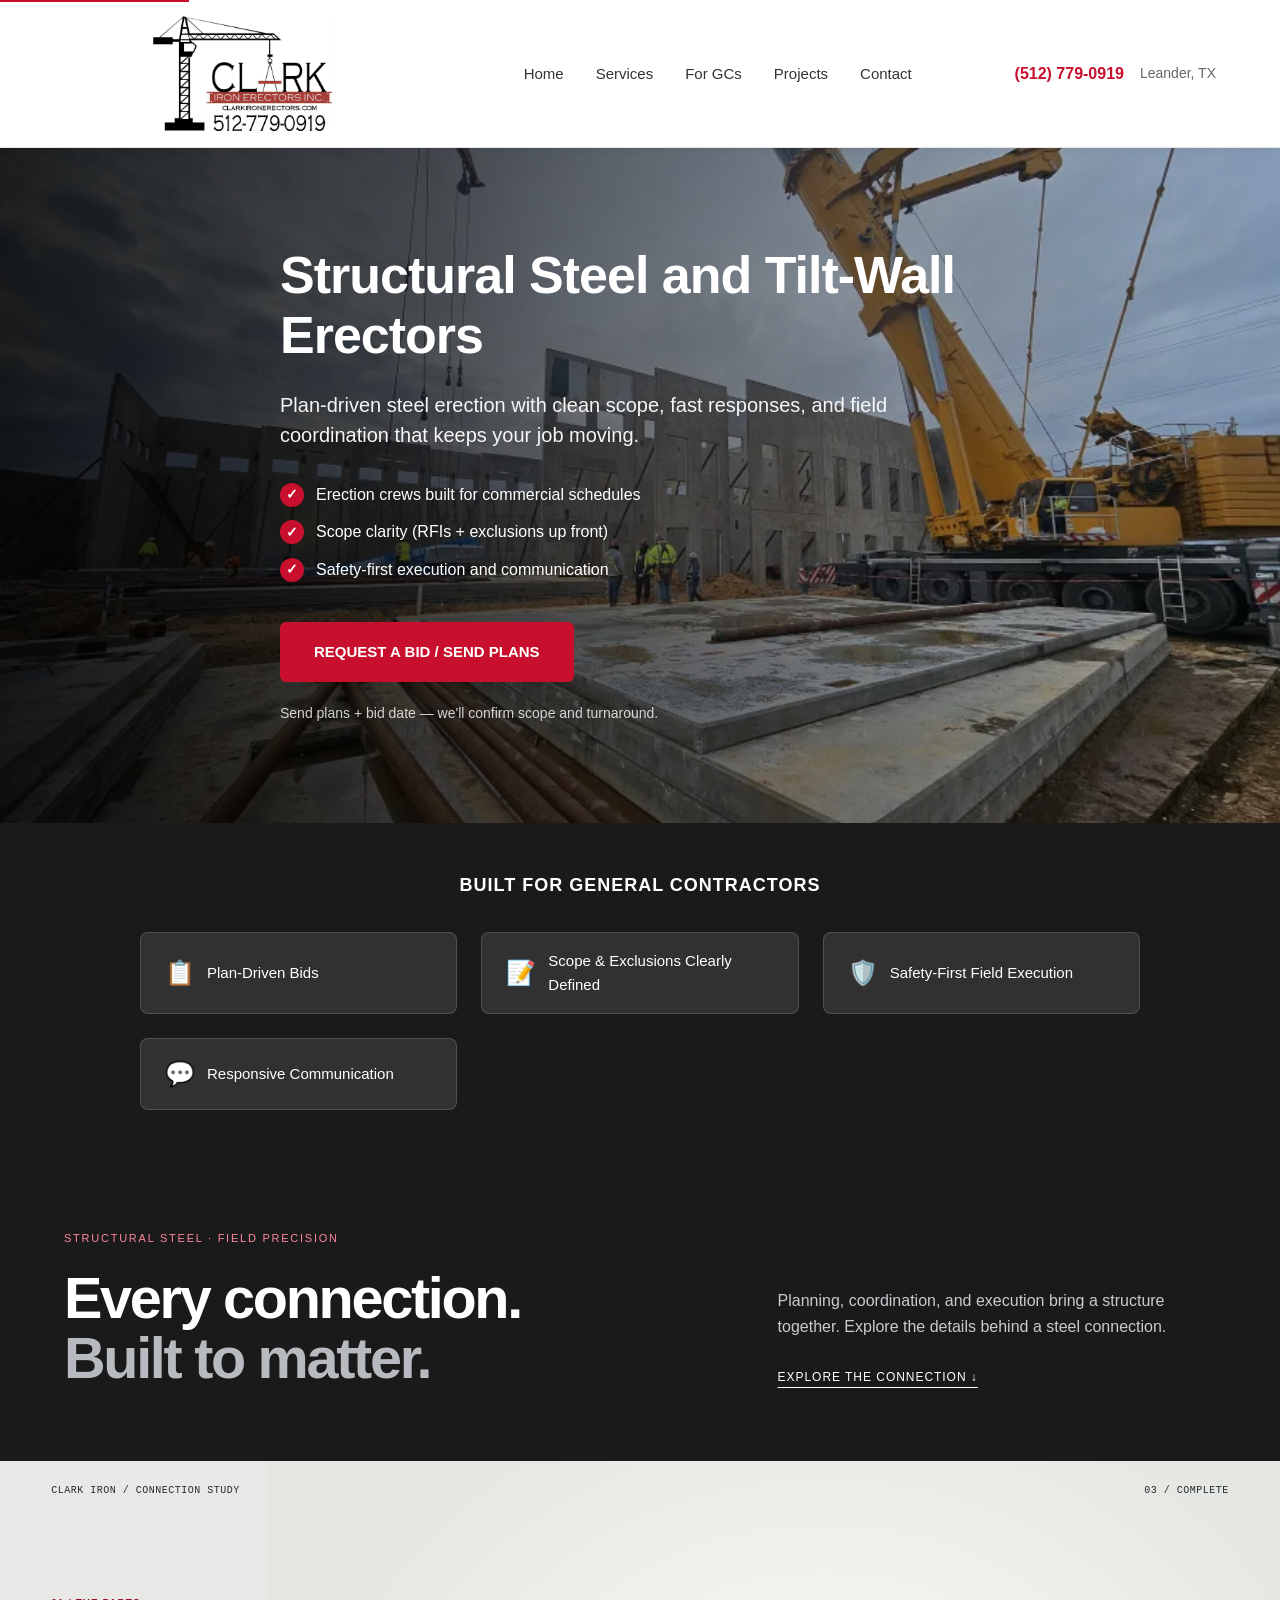
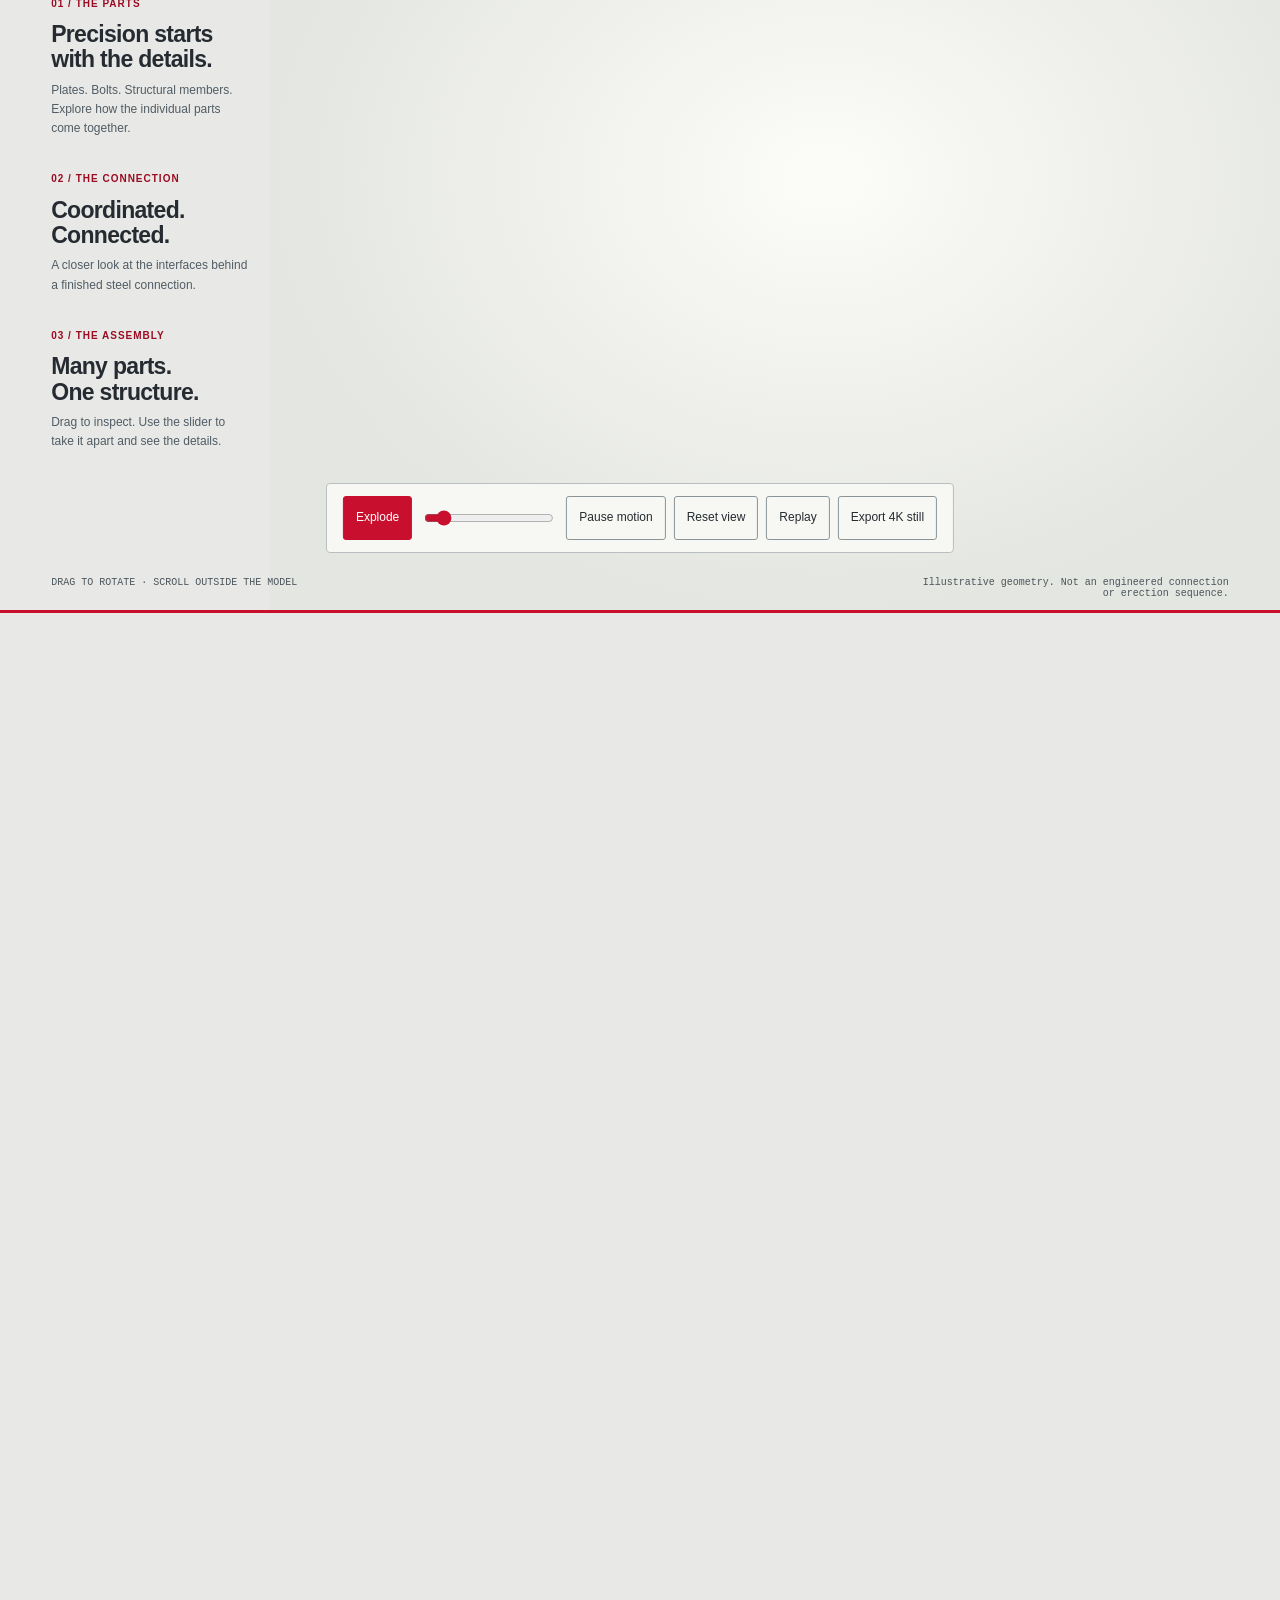
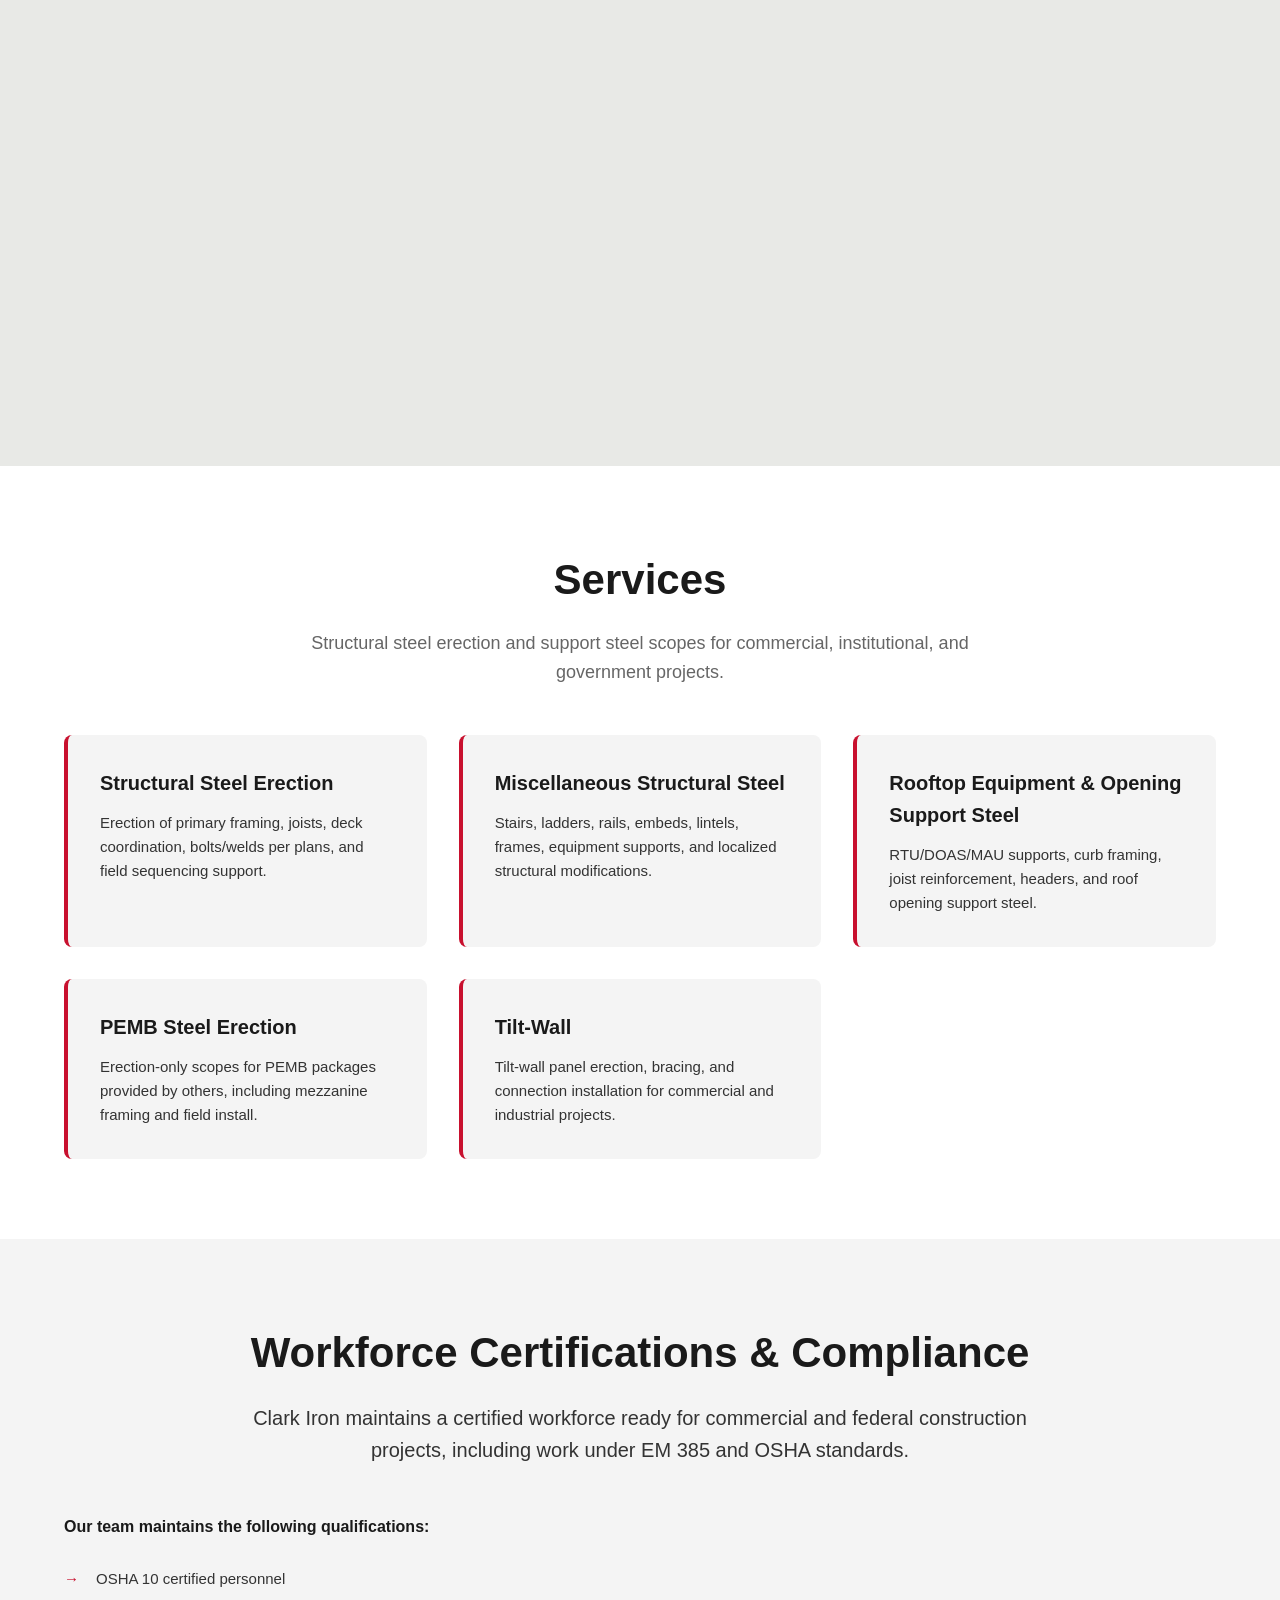
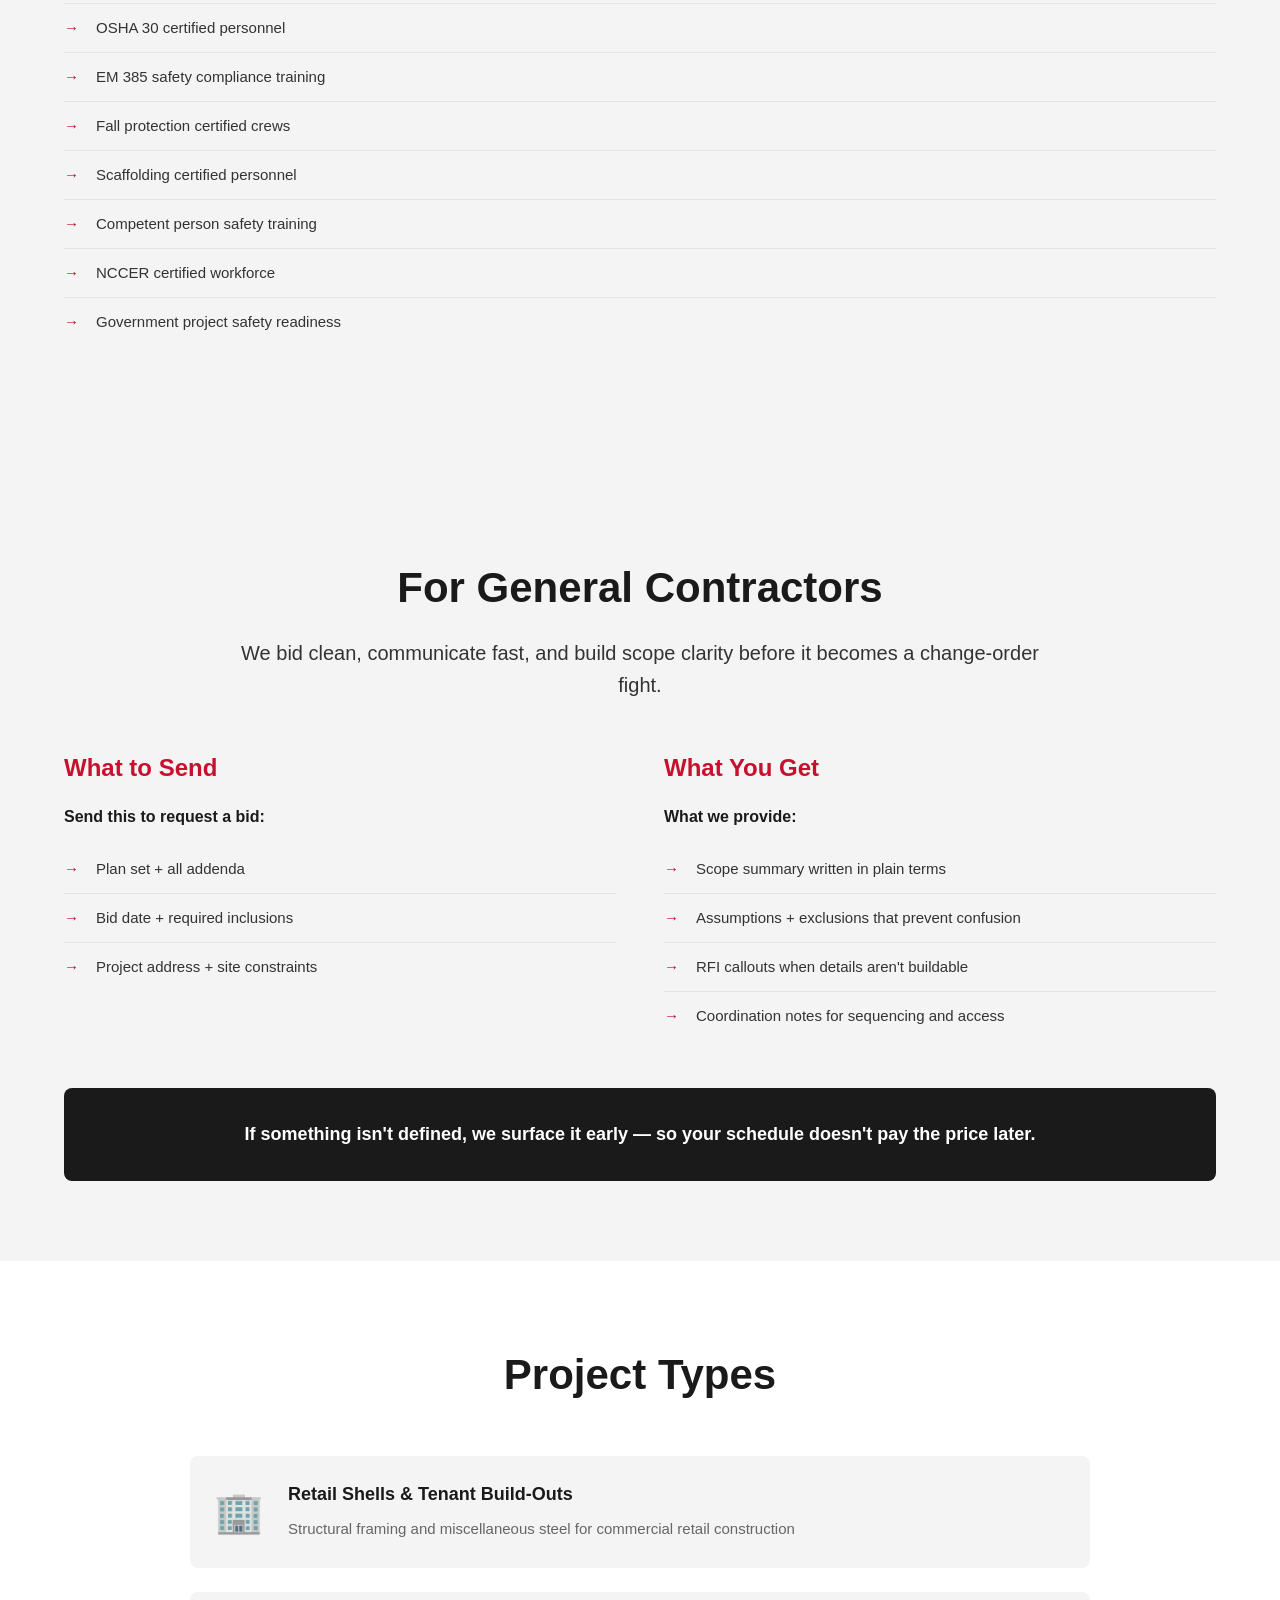
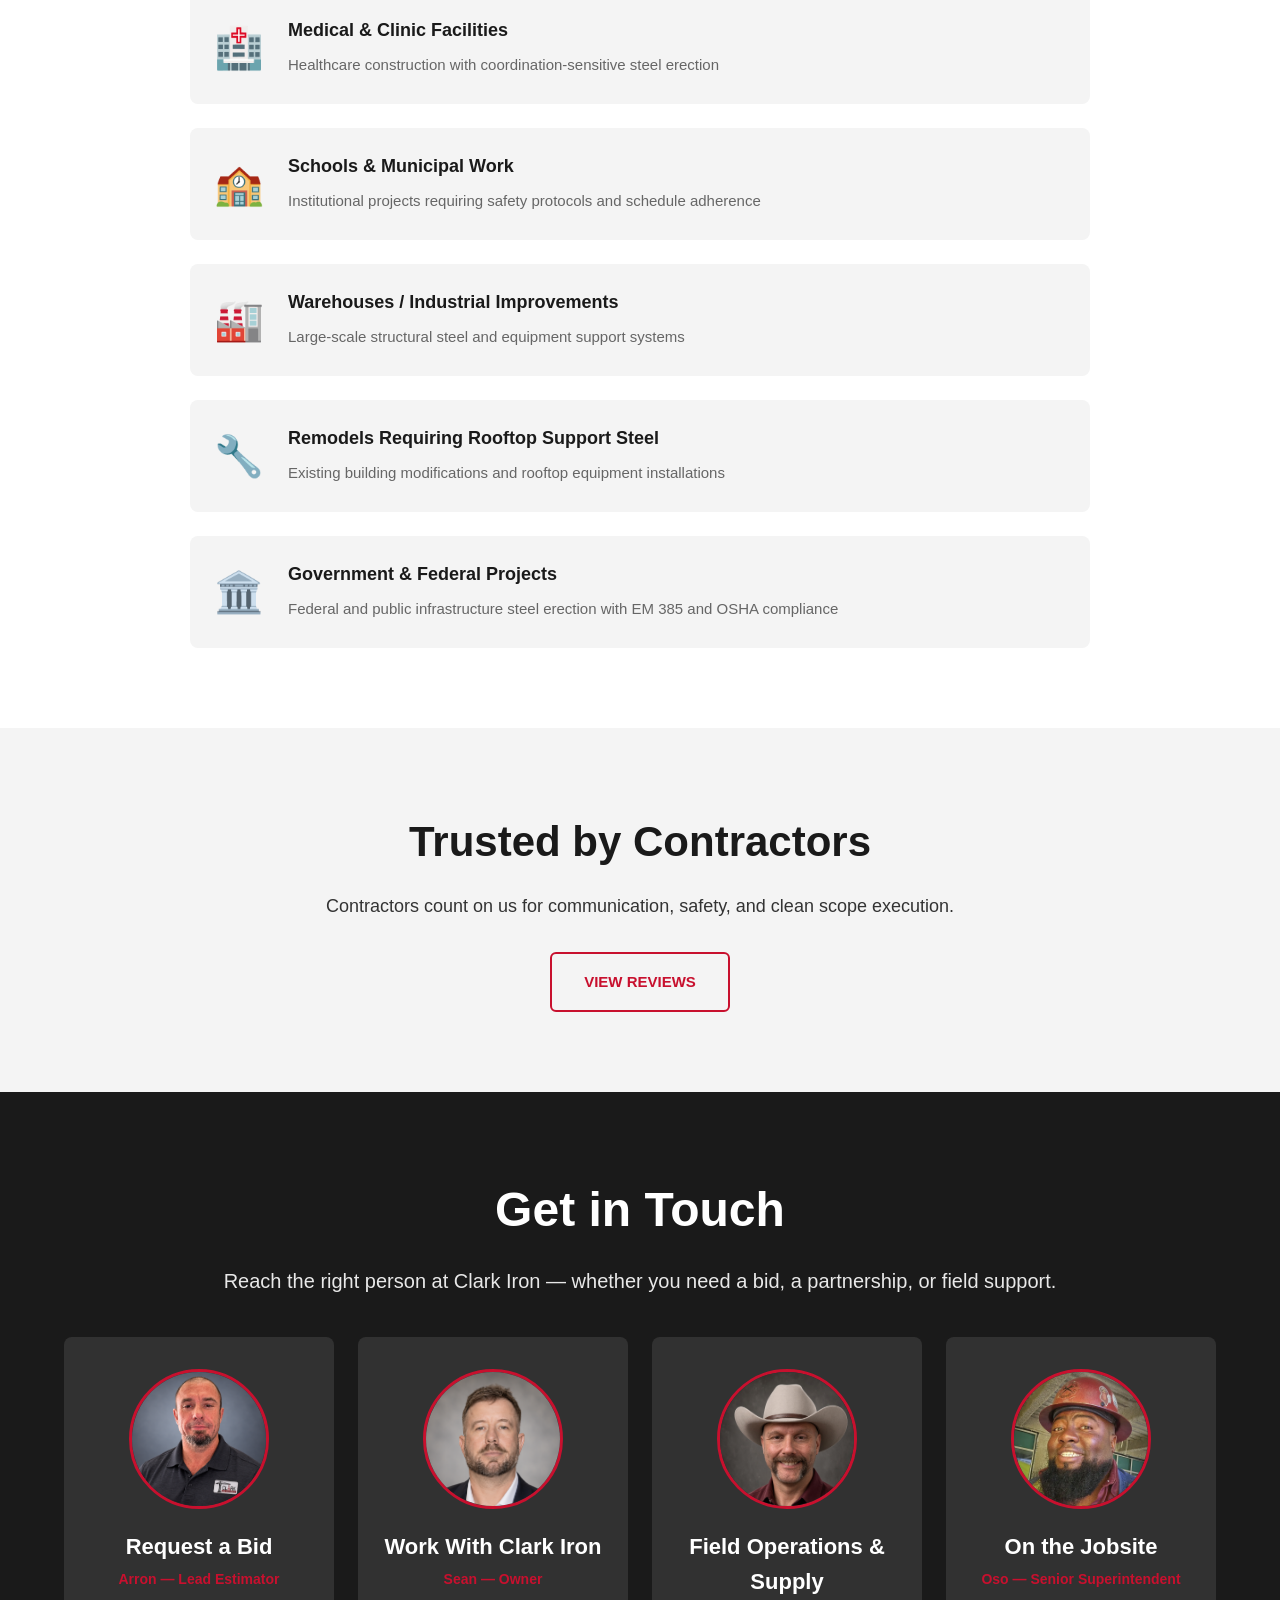
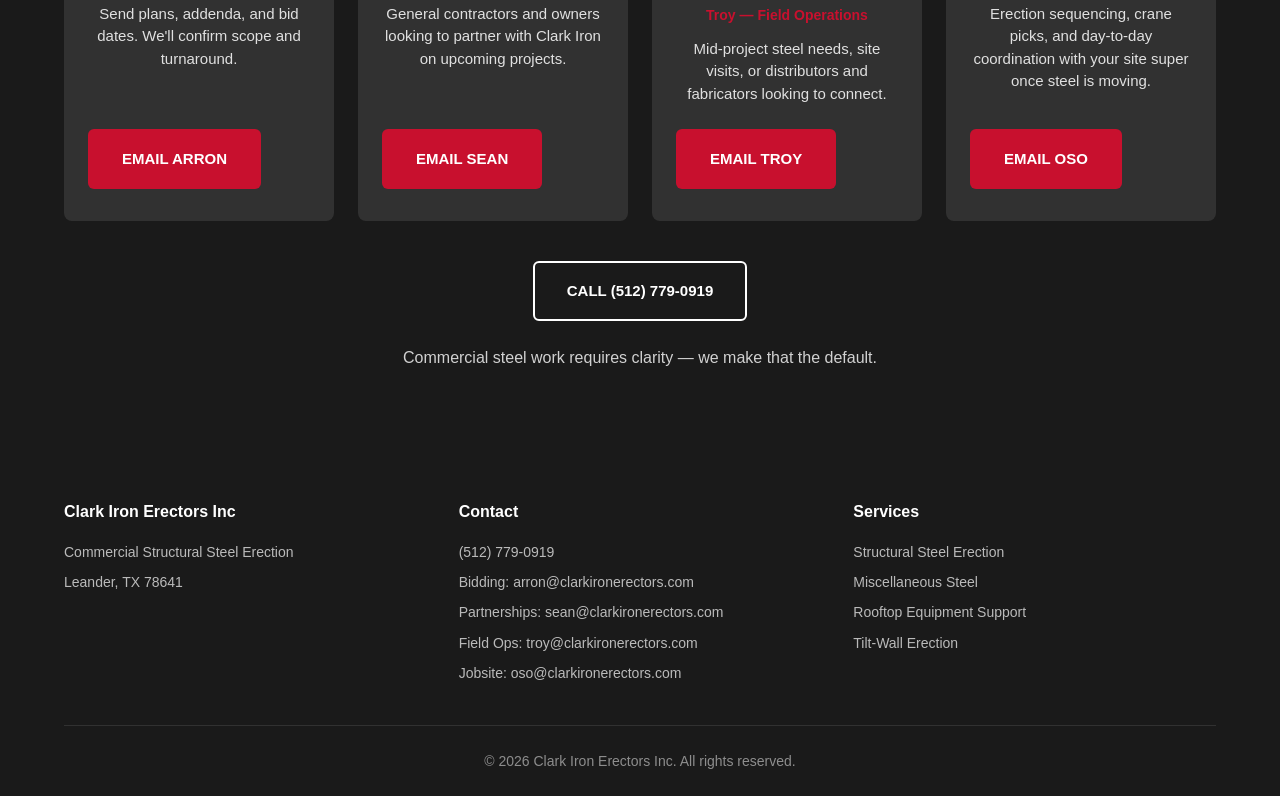
==== commit 08a34ff8: "Prevent native browser dragging from interrupting desktop orbit" ====
--- a/index.html
+++ b/index.html
@@ -42,7 +42,7 @@
     <link rel="sitemap" type="application/xml" title="Sitemap" href="/sitemap.xml">
 
     <link rel="stylesheet" href="css/styles.css">
-    <link rel="stylesheet" href="css/kinetic.css">
+    <link rel="stylesheet" href="css/kinetic.css?v=orbit-3">
 
     <!-- Structured Data / Schema.org -->
     <script type="application/ld+json">
@@ -239,7 +239,7 @@
         <div id="kinetic-narrative" class="narrative">
         <div class="sticky">
         <div class="stage" id="kinetic-stage">
-        <canvas id="kinetic-scene" role="img" aria-label="Illustrative 3D beam-to-column steel connection. Drag with a mouse or one finger to rotate; use the assembly slider to explore.">
+        <canvas id="kinetic-scene" draggable="false" role="img" aria-label="Illustrative 3D beam-to-column steel connection. Drag with a mouse or one finger to rotate; use the assembly slider to explore.">
         </canvas>
         <div id="kinetic-callouts">
         </div>
@@ -539,6 +539,6 @@
     </footer>
 
     <script src="js/main.js"></script>
-    <script type="module" src="js/kinetic/load.js"></script>
+    <script type="module" src="js/kinetic/load.js?v=orbit-3"></script>
 </body>
 </html>
--- a/css/kinetic.css
+++ b/css/kinetic.css
@@ -10,7 +10,8 @@
 #connection-study .narrative { height: 245vh; position: relative; }
 #connection-study .sticky { position: sticky; top: var(--study-header); height: calc(100svh - var(--study-header)); min-height: 420px; overflow: hidden; }
 #connection-study .stage { position: absolute; inset: 0 0 0 21%; background: radial-gradient(ellipse at 55% 42%, #fcfcf9, #e4e6e1 70%); }
-#connection-study canvas { width: 100%; height: 100%; display: block; touch-action: none; }
+#connection-study canvas { width: 100%; height: 100%; display: block; touch-action: none; cursor: grab; user-select: none; -webkit-user-select: none; -webkit-user-drag: none; }
+#connection-study .stage.dragging canvas { cursor: grabbing; }
 #connection-study .scene-top { position: absolute; top: 24px; left: 4%; right: 4%; display: flex; justify-content: space-between; gap: 16px; pointer-events: none; font: 10px monospace; letter-spacing: .05em; }
 #connection-study .chapters { position: absolute; left: 4%; top: 17%; width: 200px; pointer-events: none; }
 #connection-study .chapter { opacity: .3; margin-bottom: 26px; transition: opacity .4s; }
